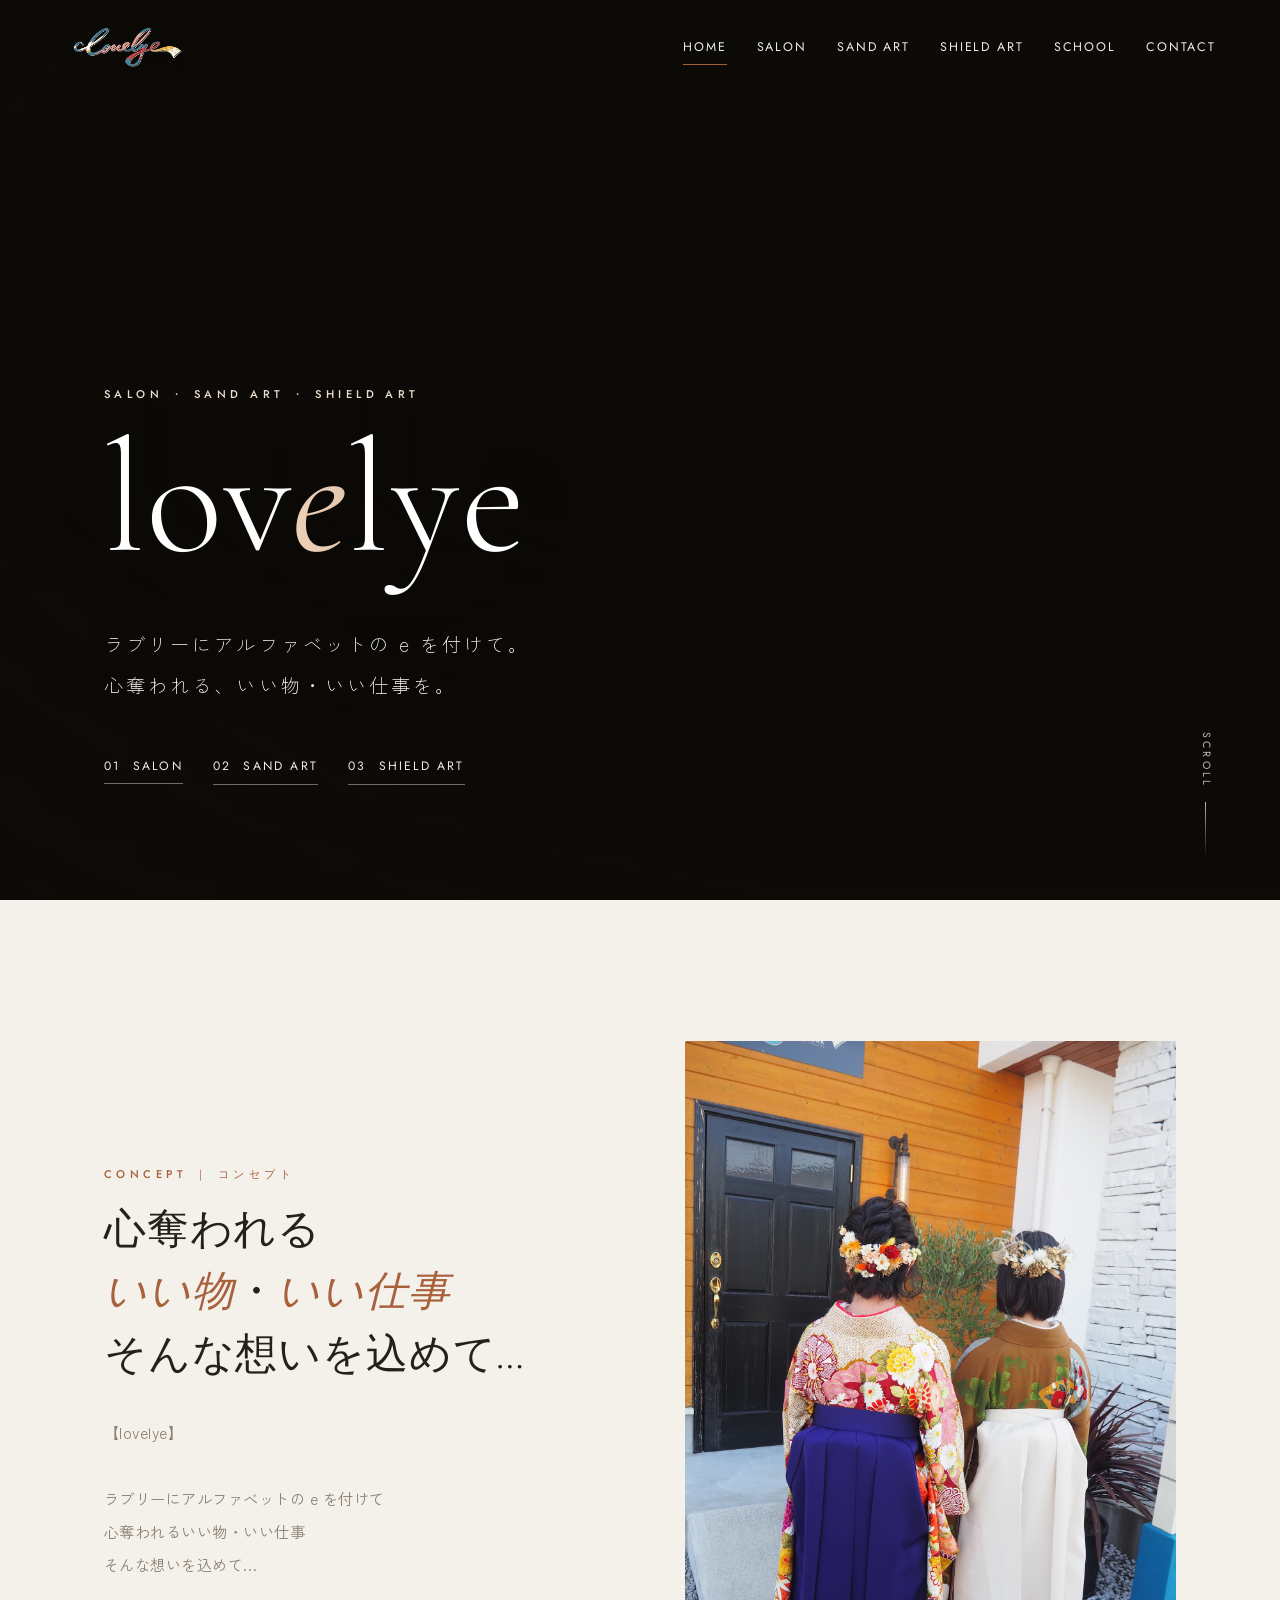
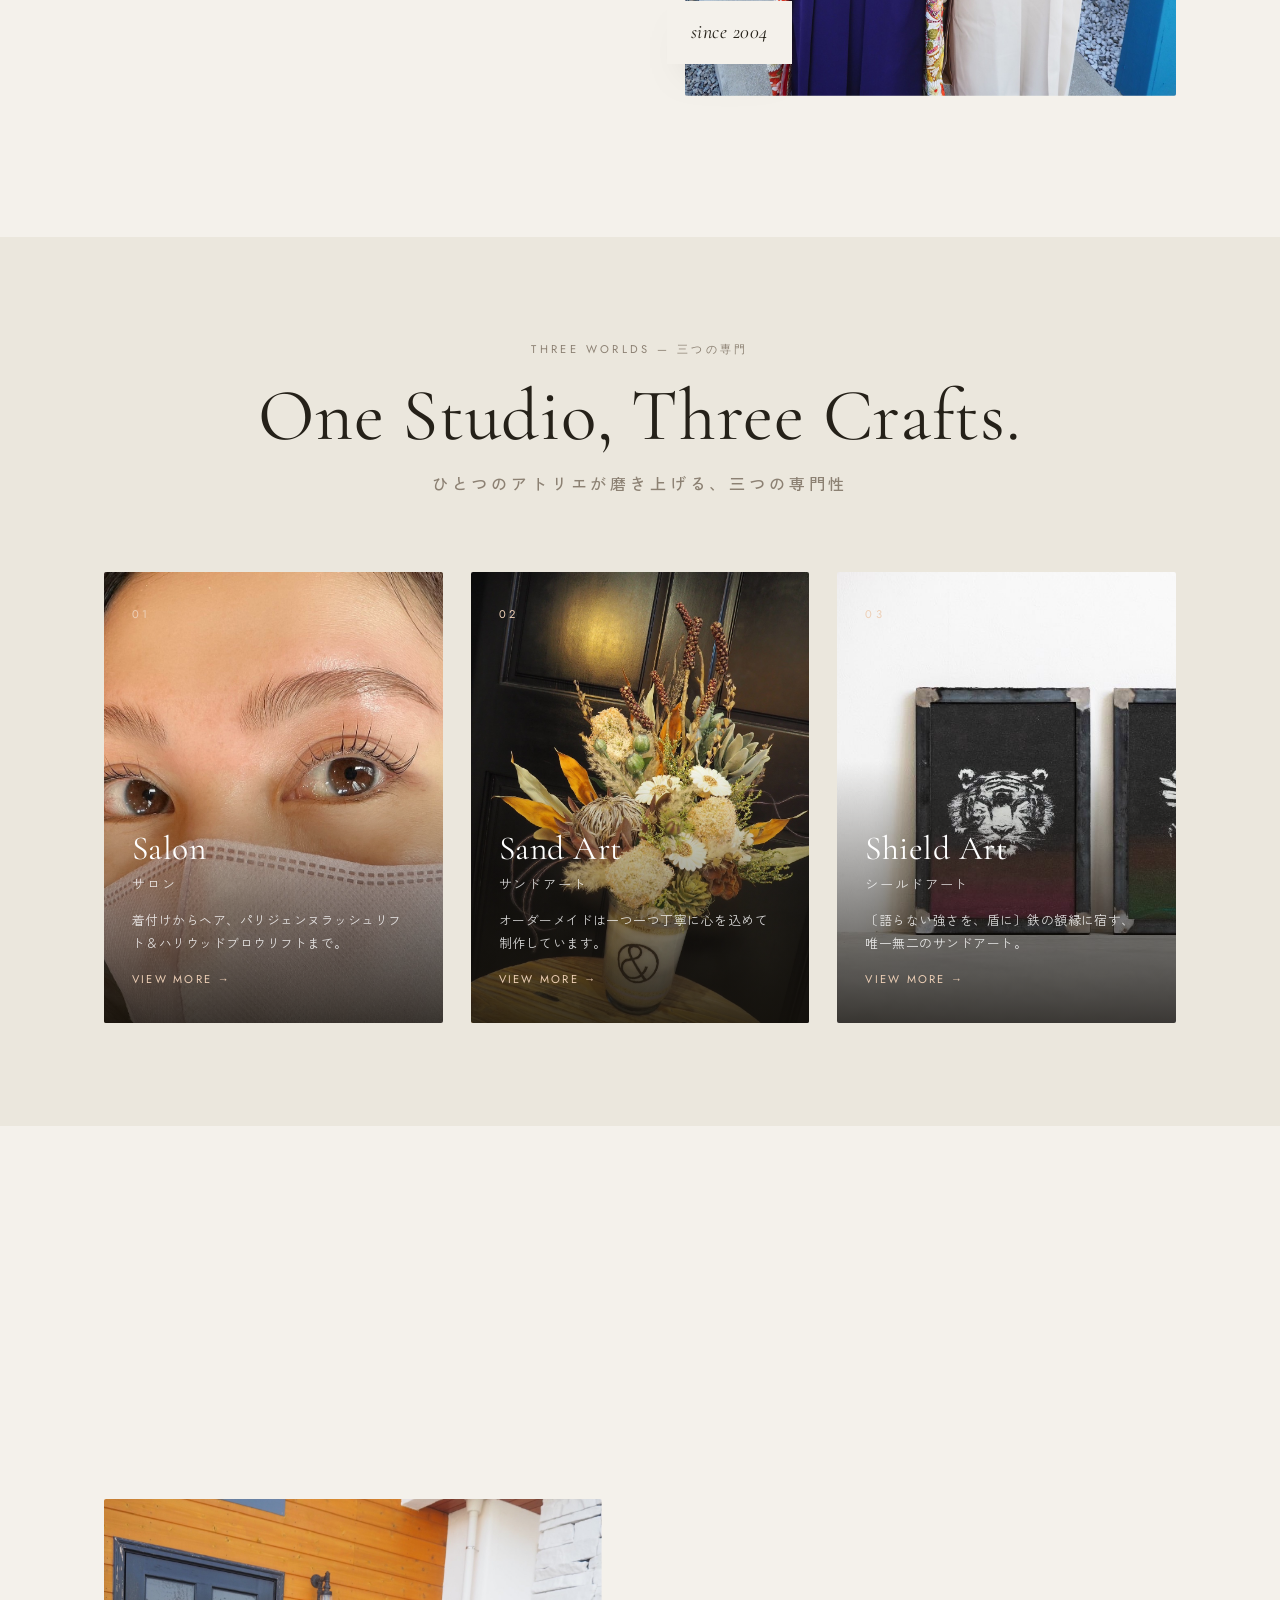
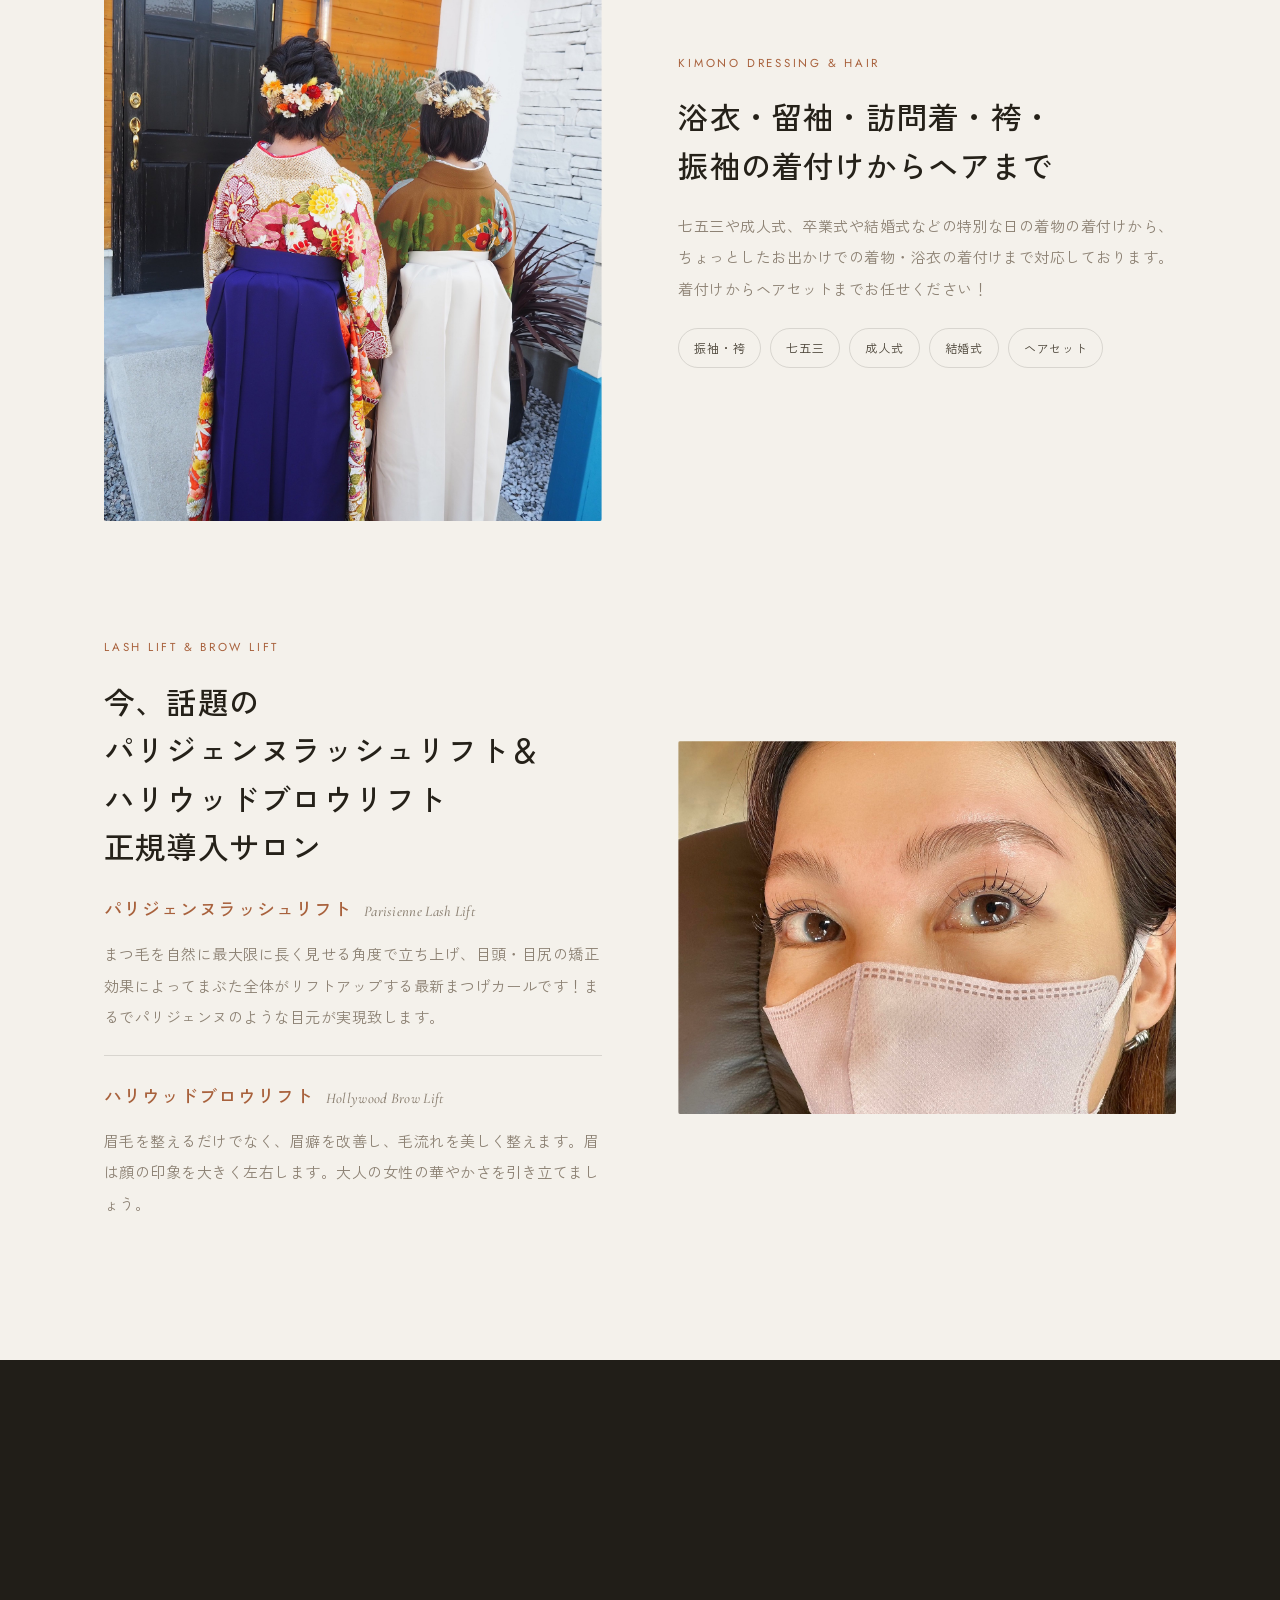
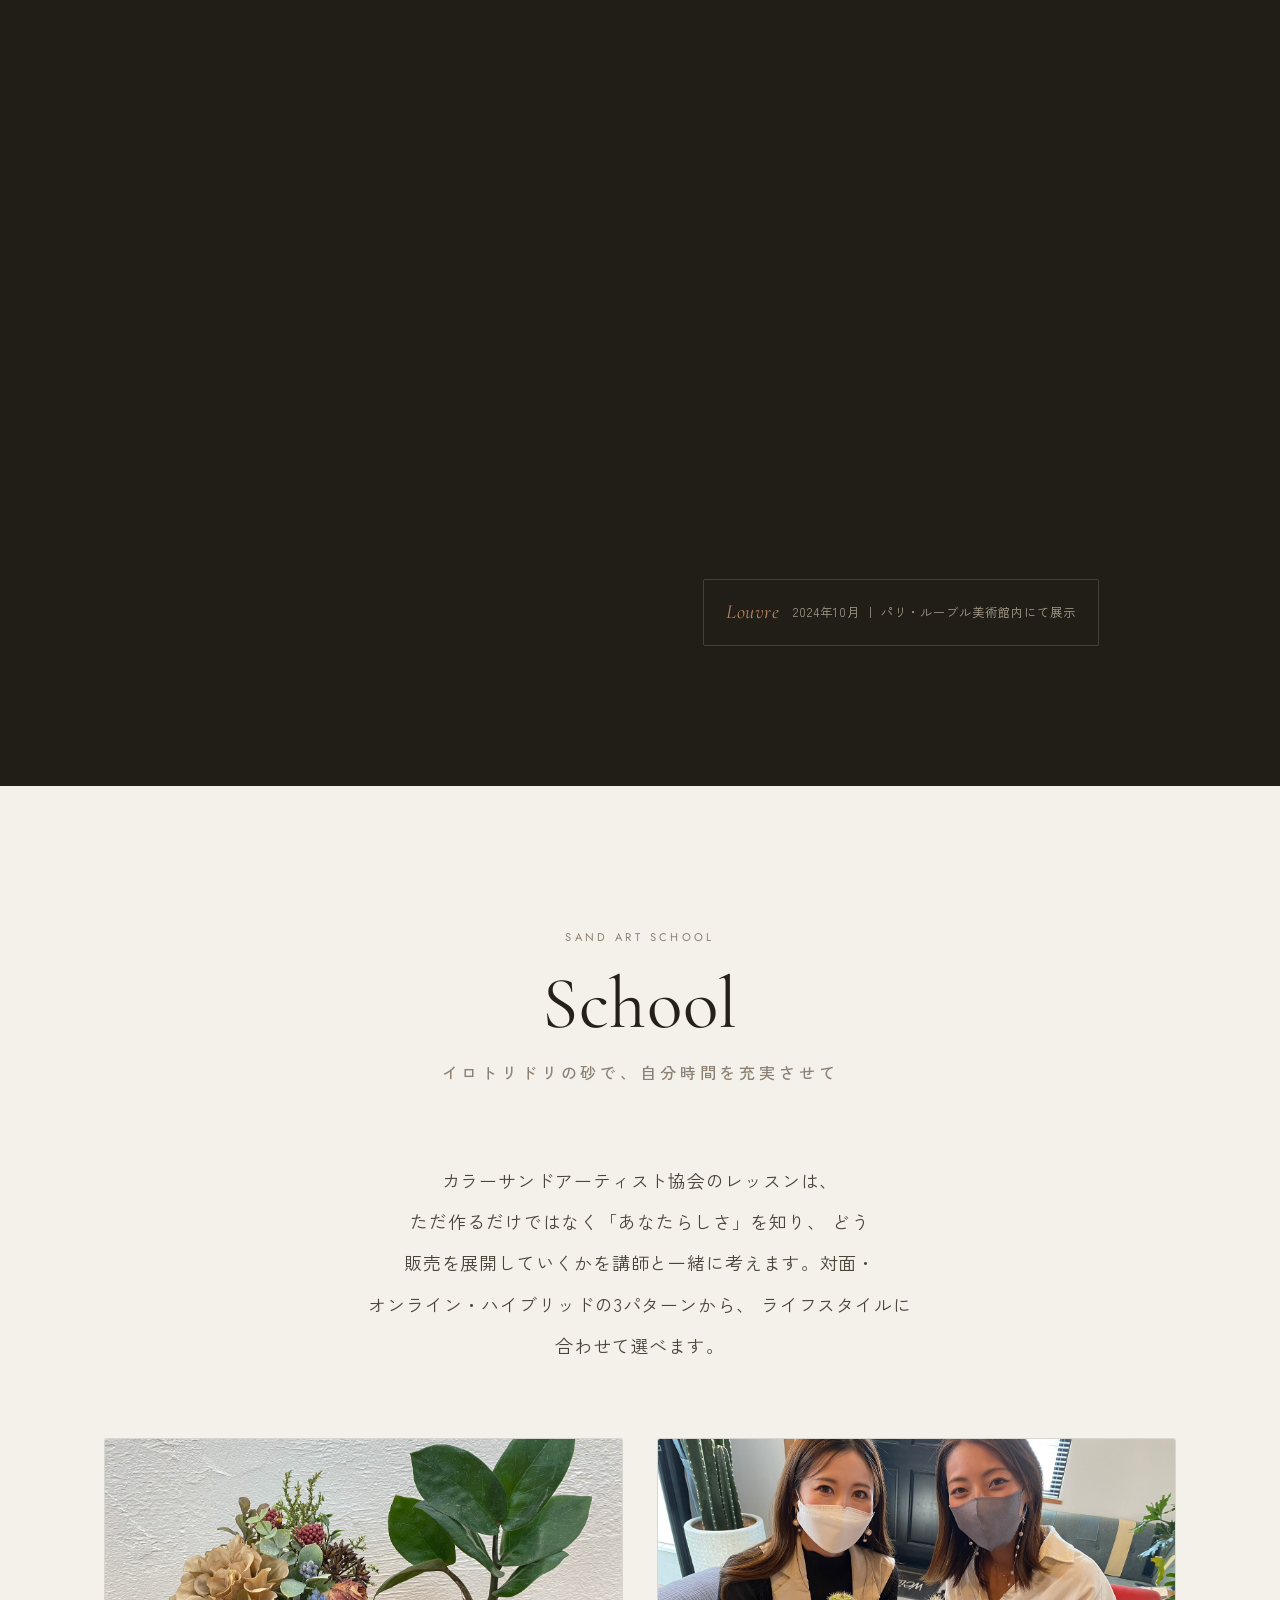
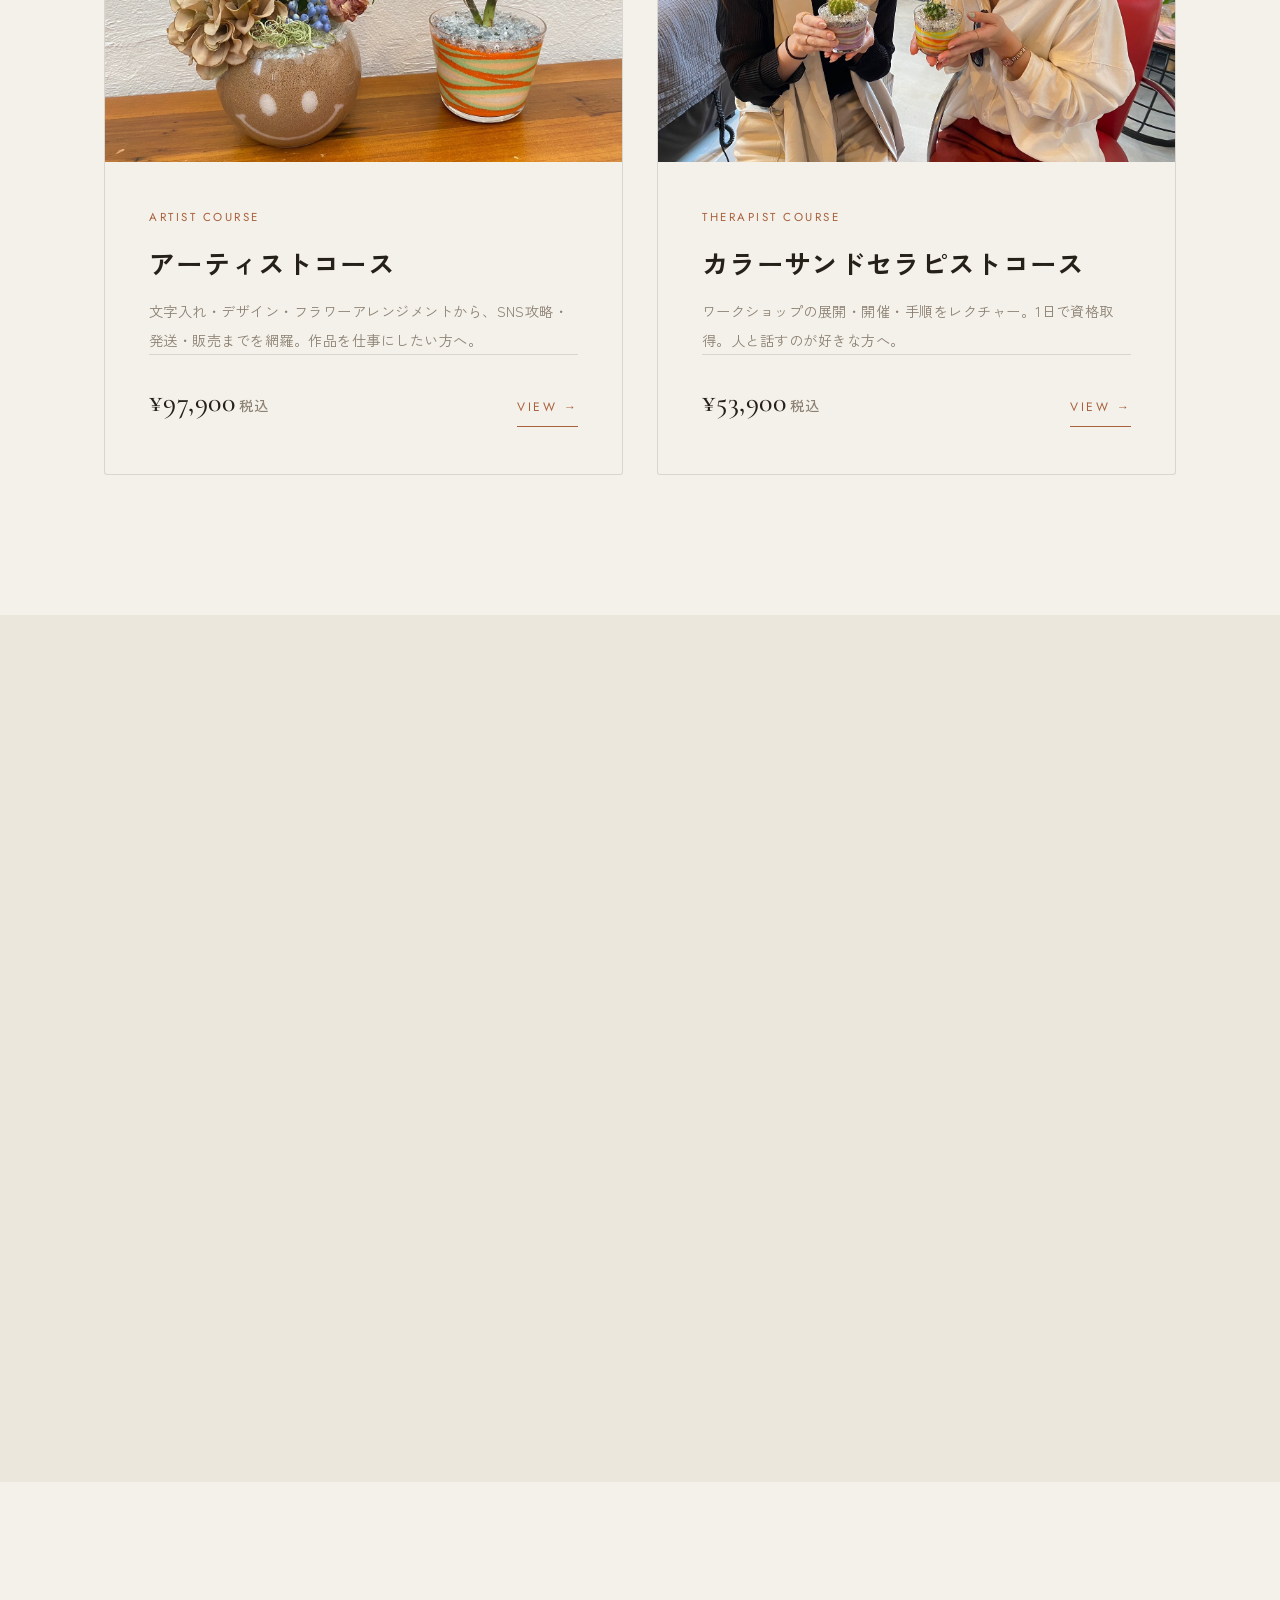
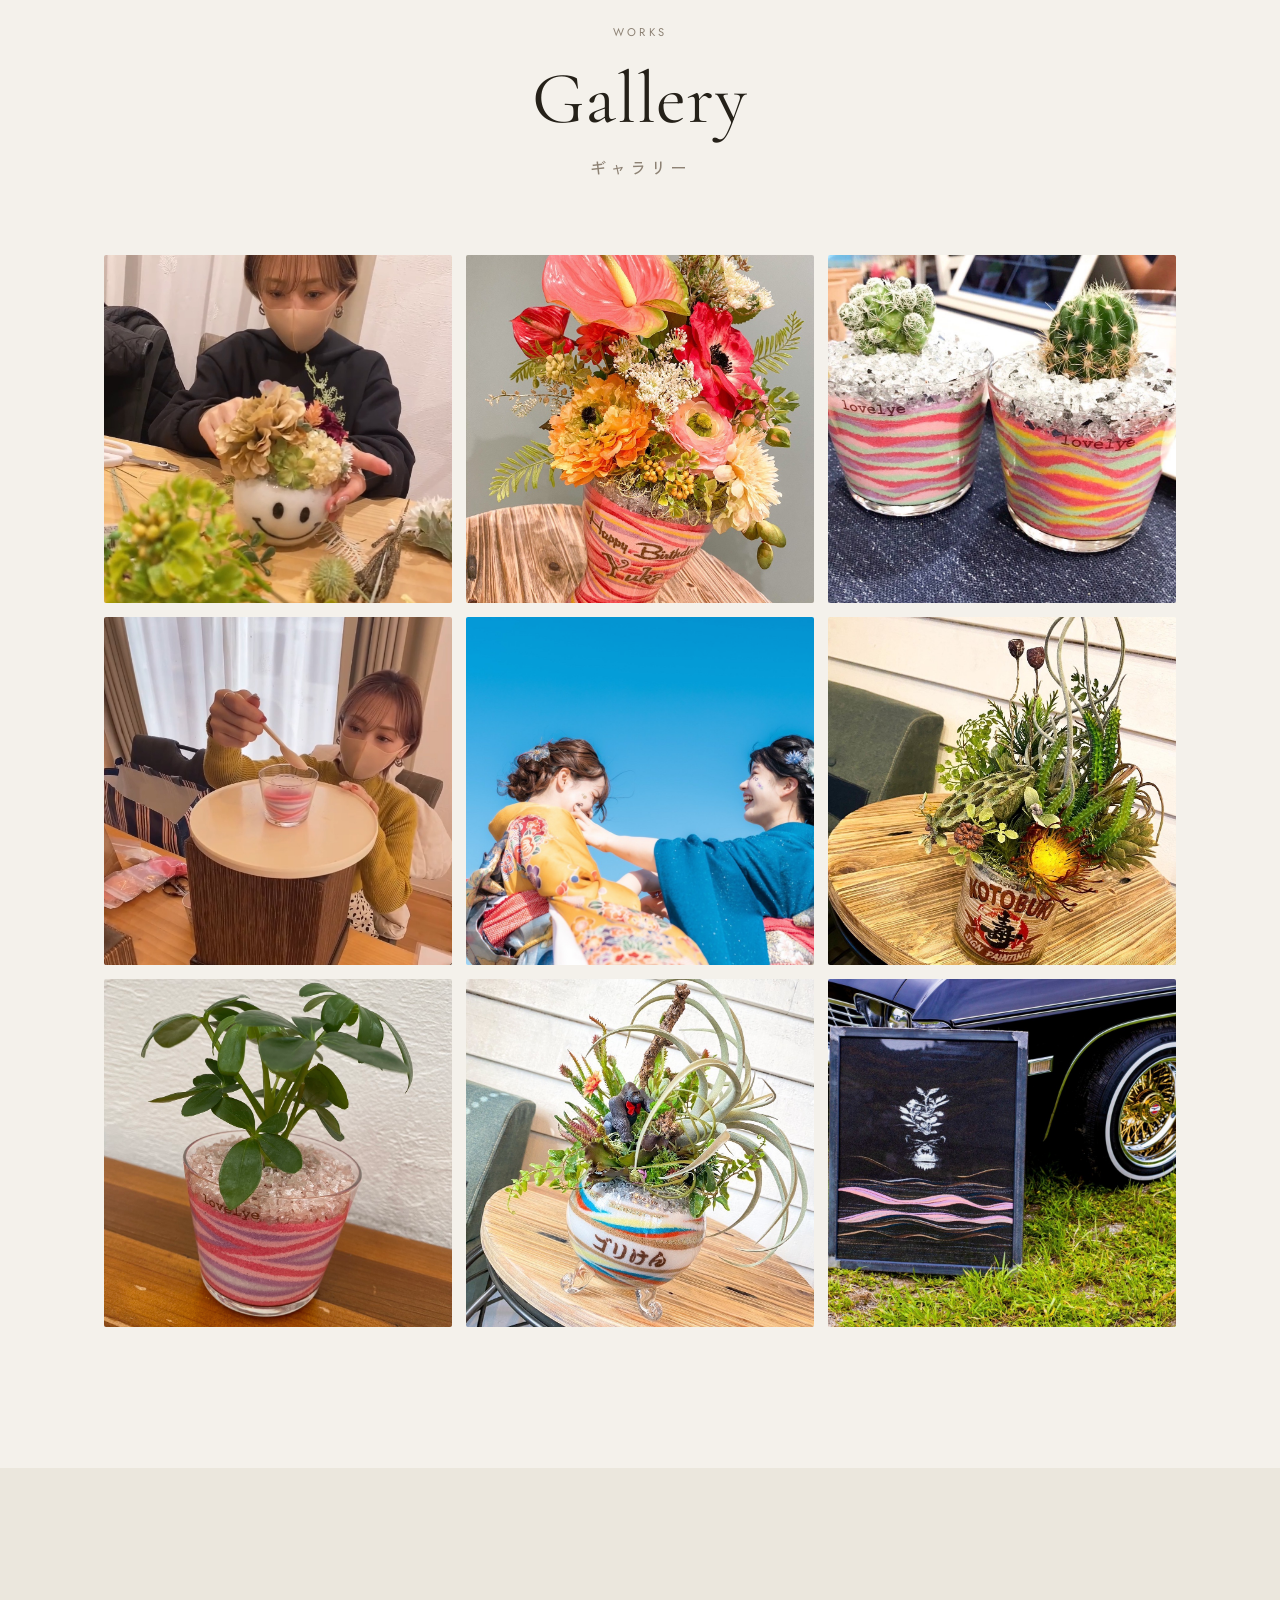
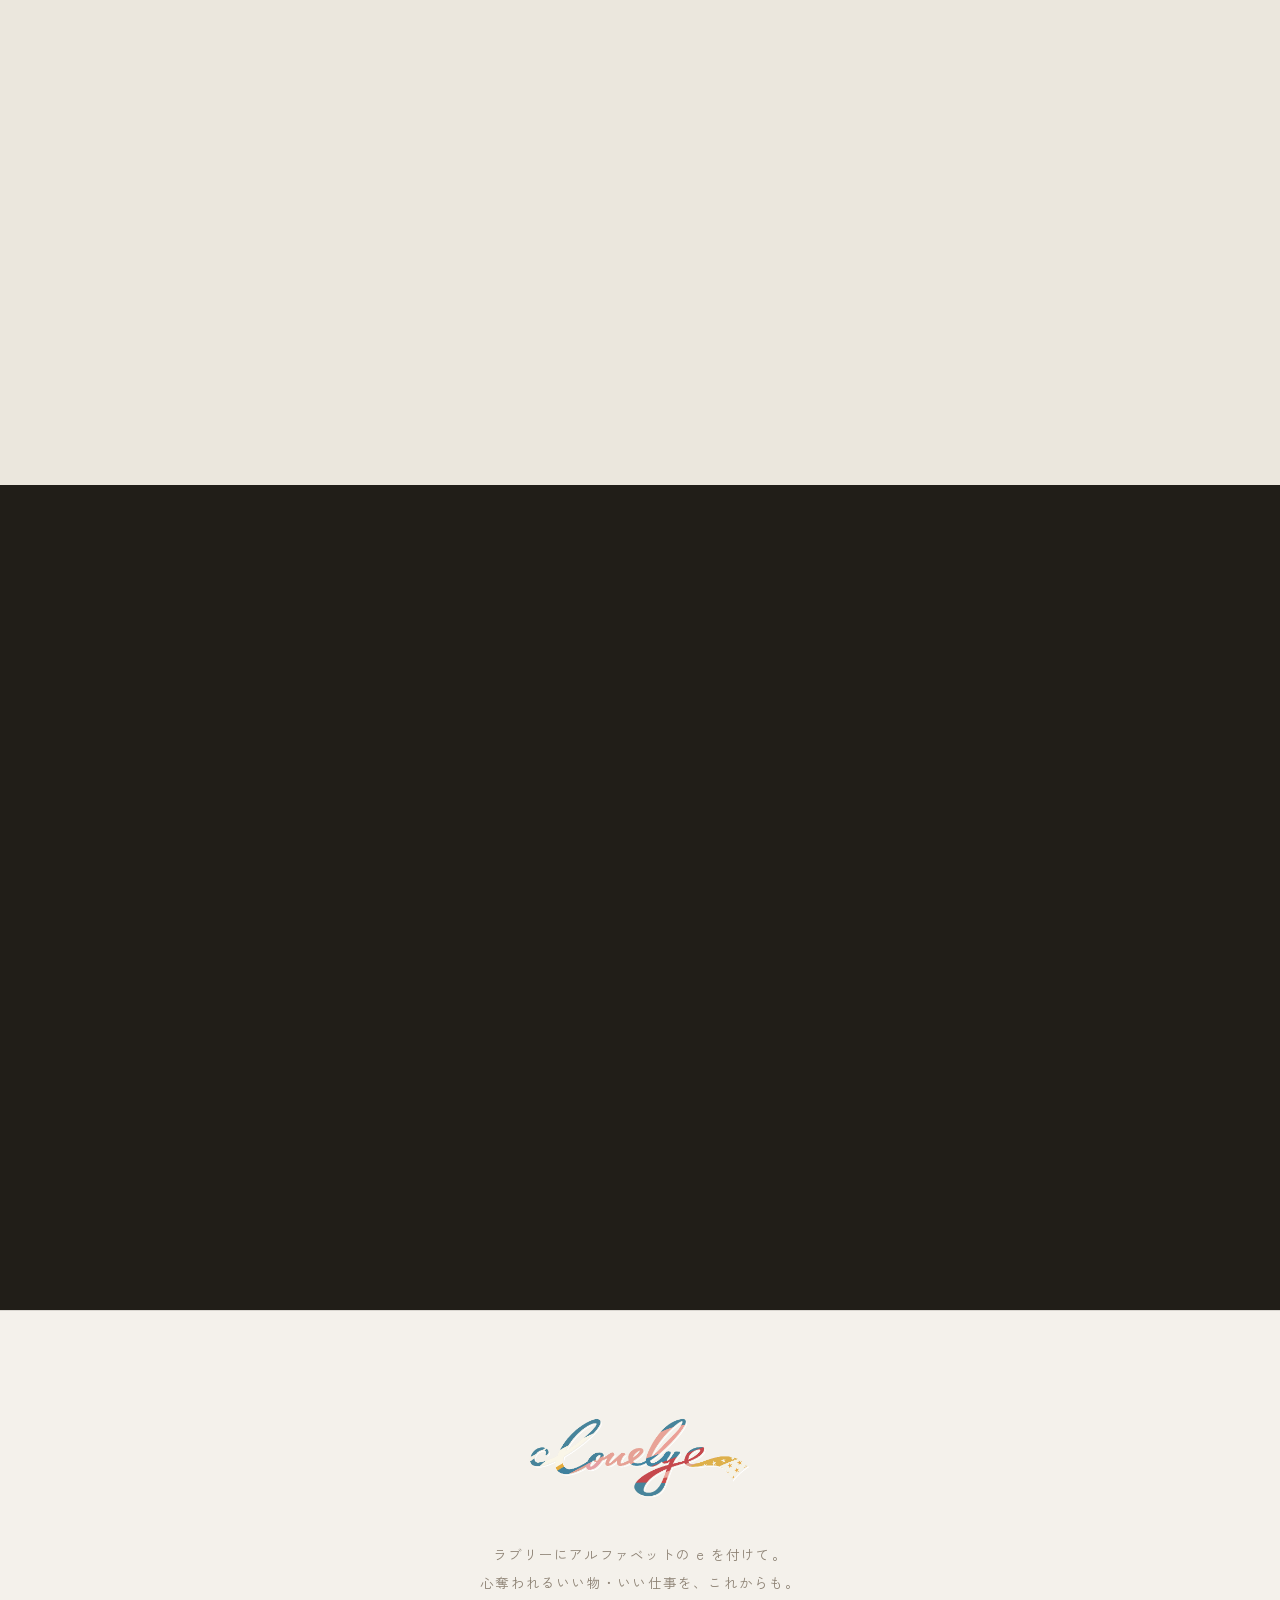
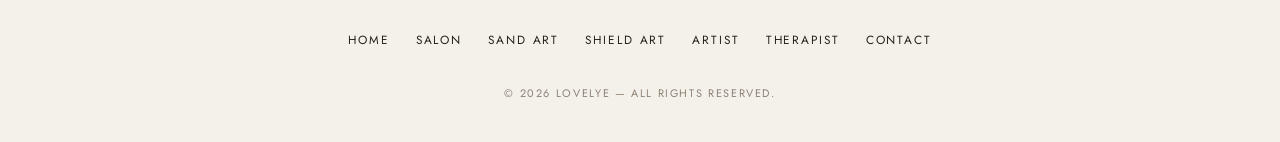
==== index.html @ d889514c "Swap Works gallery images 2/5/6 with high-res client photos - Replace positions 2, 5, 6 with high-qu" ====
<!DOCTYPE html>
<html lang="ja">
<head>
<meta charset="UTF-8">
<meta name="viewport" content="width=device-width, initial-scale=1.0">
<title>lovelye ｜ サロン・サンドアート・シールドアート</title>
<meta name="description" content="lovelye（ラブリエ）— 着付け・ヘア・まつ毛/眉のサロン、世界に一つの砂ギフト「サンドアート」、鉄額に宿す唯一無二の「シールドアート」。福岡・糸島。">
<link rel="preconnect" href="https://fonts.googleapis.com">
<link rel="preconnect" href="https://fonts.gstatic.com" crossorigin>
<link href="https://fonts.googleapis.com/css2?family=Cormorant+Garamond:ital,wght@0,300;0,400;0,500;1,300;1,400;1,500&family=Jost:wght@300;400;500&family=Zen+Kaku+Gothic+New:wght@300;400;500;700&display=swap" rel="stylesheet">
<link rel="stylesheet" href="assets/css/site.css?v=19">
</head>
<body>
<svg class="svg-defs" aria-hidden="true" focusable="false"><defs><filter id="sharpen"><feConvolveMatrix order="3" preserveAlpha="true" kernelMatrix="0 -0.45 0 -0.45 2.8 -0.45 0 -0.45 0"/></filter></defs></svg>

<header id="hdr">
  <a href="index.html" class="brand" aria-label="lovelye"><img src="assets/img/logo.png" alt="lovelye"></a>
  <nav class="nav">
    <a href="index.html" class="active">Home</a>
    <a href="index.html#salon">Salon</a>
    <a href="order.html">Sand&nbsp;Art</a>
    <a href="index.html#shieldart">Shield&nbsp;Art</a>
    <a href="artist.html">School</a>
    <a href="index.html#contact">Contact</a>
  </nav>
  <button class="burger" id="burger" aria-label="menu"><span></span><span></span><span></span></button>
</header>
<div class="mobile-nav" id="mnav">
  <a href="index.html">Home<span class="jp">ホーム</span></a>
  <a href="index.html#salon">Salon<span class="jp">サロン</span></a>
  <a href="order.html">Sand Art<span class="jp">サンドアート</span></a>
  <a href="index.html#shieldart">Shield Art<span class="jp">シールドアート</span></a>
  <a href="artist.html">Artist<span class="jp">アーティストコース</span></a>
  <a href="therapist.html">Therapist<span class="jp">セラピストコース</span></a>
  <a href="index.html#contact">Contact<span class="jp">お問い合わせ</span></a>
</div>

<!-- HERO -->
<section class="hero" id="home">
  <div class="hero-bg">
    <div class="hs s1"><img class="hbg" src="assets/img/top-orig-2.jpg" alt="" aria-hidden="true"><img class="hfg" src="assets/img/top-orig-2.jpg" alt="着物のふたり"></div>
    <div class="hs s2"><img class="hbg" src="assets/img/top-orig-3.jpg" alt="" aria-hidden="true"><img class="hfg" src="assets/img/top-orig-3.jpg" alt="庭園での着物姿"></div>
    <div class="hs s3"><img class="hbg" src="assets/img/top-orig-1.jpg" alt="" aria-hidden="true"><img class="hfg" src="assets/img/top-orig-1.jpg" alt="シールドアート作品"></div>
  </div>
  <div class="wrap hero-in">
    <span class="eyebrow">Salon ・ Sand Art ・ Shield Art</span>
    <h1>lov<em>e</em>lye</h1>
    <p class="tag">ラブリーにアルファベットの e を付けて。<br>心奪われる、いい物・いい仕事を。</p>
    <div class="hero-tri">
      <a href="index.html#salon">01&nbsp;&nbsp;Salon</a>
      <a href="order.html">02&nbsp;&nbsp;Sand Art</a>
      <a href="index.html#shieldart">03&nbsp;&nbsp;Shield Art</a>
    </div>
  </div>
  <div class="scrollcue">Scroll</div>
</section>

<!-- CONCEPT -->
<section class="pad" id="concept">
  <div class="wrap">
    <div class="split">
      <div>
        <span class="eyebrow reveal">Concept ｜ コンセプト</span>
        <p class="big reveal d1">心奪われる<br><em>いい物</em>・<em>いい仕事</em><br>そんな想いを込めて…</p>
        <p class="lead reveal d2">
          【lovelye】<br><br>
          ラブリーにアルファベットの e を付けて<br>
          心奪われるいい物・いい仕事<br>
          そんな想いを込めて…
        </p>
      </div>
      <div class="split-fig reveal d2">
        <img src="assets/img/hero-portrait.jpg" alt="着付け・ヘアセット">
        <span class="cap">since 2004</span>
      </div>
    </div>
  </div>
</section>

<!-- WORLDS -->
<section class="pad-s" style="background:var(--paper-2)">
  <div class="wrap">
    <div class="shead center reveal">
      <span class="num">Three Worlds — 三つの専門</span>
      <h2>One Studio, Three Crafts.</h2>
      <span class="jp">ひとつのアトリエが磨き上げる、三つの専門性</span>
    </div>
    <div class="tri">
      <a href="index.html#salon" class="tri-card reveal d1">
        <div class="ph"><img src="assets/img/feature-3.jpg" alt="サロン"></div>
        <div class="body"><span class="idx">01</span><h3>Salon</h3><span class="jp">サロン</span>
          <p>着付けからヘア、パリジェンヌラッシュリフト＆ハリウッドブロウリフトまで。</p>
          <span class="go">View more →</span></div>
      </a>
      <a href="order.html" class="tri-card reveal d2">
        <div class="ph"><img src="assets/img/prod-20-a.jpg" alt="サンドアート"></div>
        <div class="body"><span class="idx">02</span><h3>Sand Art</h3><span class="jp">サンドアート</span>
          <p>オーダーメイドは一つ一つ丁寧に心を込めて制作しています。</p>
          <span class="go">View more →</span></div>
      </a>
      <a href="index.html#shieldart" class="tri-card reveal d3">
        <div class="ph"><img src="assets/img/feature-4.jpg" alt="シールドアート" style="object-position:24% center"></div>
        <div class="body"><span class="idx">03</span><h3>Shield Art</h3><span class="jp">シールドアート</span>
          <p>〔語らない強さを、盾に〕鉄の額縁に宿す、唯一無二のサンドアート。</p>
          <span class="go">View more →</span></div>
      </a>
    </div>
  </div>
</section>

<!-- SALON -->
<section class="pad" id="salon">
  <div class="wrap">
    <div class="shead reveal">
      <span class="num">01 — Salon</span>
      <h2>Salon</h2>
      <span class="jp">サロン ｜ 特別な日を、いちばん美しく</span>
    </div>
    <div class="frow reveal">
      <div class="fig tall"><img src="assets/img/hero-portrait.jpg" alt="着付け・ヘア"></div>
      <div class="txt">
        <span class="kick">Kimono Dressing & Hair</span>
        <h3>浴衣・留袖・訪問着・袴・振袖の着付けからヘアまで</h3>
        <p>七五三や成人式、卒業式や結婚式などの特別な日の着物の着付けから、ちょっとしたお出かけでの着物・浴衣の着付けまで対応しております。着付けからヘアセットまでお任せください！</p>
        <div class="chips"><span>振袖・袴</span><span>七五三</span><span>成人式</span><span>結婚式</span><span>ヘアセット</span></div>
      </div>
    </div>
    <div class="frow rev reveal">
      <div class="fig"><img src="assets/img/feature-3.jpg" alt="まつ毛・眉"></div>
      <div class="txt">
        <span class="kick">Lash Lift & Brow Lift</span>
        <h3>今、話題の<br>パリジェンヌラッシュリフト＆<br>ハリウッドブロウリフト 正規導入サロン</h3>
        <div class="subitem">
          <h4>パリジェンヌラッシュリフト<span class="en">Parisienne Lash Lift</span></h4>
          <p>まつ毛を自然に最大限に長く見せる角度で立ち上げ、目頭・目尻の矯正効果によってまぶた全体がリフトアップする最新まつげカールです！まるでパリジェンヌのような目元が実現致します。</p>
        </div>
        <div class="subitem">
          <h4>ハリウッドブロウリフト<span class="en">Hollywood Brow Lift</span></h4>
          <p>眉毛を整えるだけでなく、眉癖を改善し、毛流れを美しく整えます。眉は顔の印象を大きく左右します。大人の女性の華やかさを引き立てましょう。</p>
        </div>
      </div>
    </div>
  </div>
</section>

<!-- SHIELD ART -->
<section class="dark pad" id="shieldart">
  <div class="wrap">
    <div class="shield-grid">
      <div class="shield-fig reveal">
        <img src="assets/img/profile.jpg" alt="シールドアート — 鉄額のサンドアート" style="aspect-ratio:4/3;object-position:center 40%">
        <span class="frame"></span>
      </div>
      <div class="shield-txt">
        <span class="eyebrow reveal">03 — Shield Art</span>
        <h2 class="reveal d1">Shield Art</h2>
        <p class="subt reveal d1">〔 語らない強さを、盾に 〕</p>
        <p class="poem reveal d2">
          日本が世界に誇る技術を持つ職人により仕立てられた<b>鉄の額縁</b>に、色砂をスプーンで一層ずつ丁寧に積み重ねて創り出す、唯一無二のサンドアート。<br><br>
          一度閉じ込めた砂は、もう戻せない。それは、後戻りのできない“今”を生きる覚悟の象徴でもあります。
          無骨で重厚な鉄のフレームは、<b>“信念を守る盾”</b>となり、語らない強さを、静かに支える。<br><br>
          内に込められた想いをそっと宿しながら、空間と心に、静かな力をもたらす──それが、Shield Art です。
        </p>
        <div class="louvre reveal d3">
          <span class="b">Louvre</span>
          <span class="s">2024年10月 ｜ パリ・ルーブル美術館内にて展示</span>
        </div>
      </div>
    </div>
  </div>
</section>

<!-- SCHOOL teaser -->
<section class="pad" id="school">
  <div class="wrap">
    <div class="shead center reveal">
      <span class="num">Sand Art School</span>
      <h2>School</h2>
      <span class="jp">イロトリドリの砂で、自分時間を充実させて</span>
    </div>
    <p class="intro reveal d1">
      カラーサンドアーティスト協会のレッスンは、ただ作るだけではなく「あなたらしさ」を知り、
      どう販売を展開していくかを講師と一緒に考えます。対面・オンライン・ハイブリッドの3パターンから、
      ライフスタイルに合わせて選べます。
    </p>
    <div class="courses" style="margin-top:clamp(44px,7vw,72px)">
      <a href="artist.html" class="course reveal d1">
        <div class="ph"><img src="assets/img/art-4.jpg" alt="アーティストコース"></div>
        <div class="cb">
          <span class="tag">Artist Course</span>
          <h3>アーティストコース</h3>
          <p>文字入れ・デザイン・フラワーアレンジメントから、SNS攻略・発送・販売までを網羅。作品を仕事にしたい方へ。</p>
          <div class="pr"><span class="amt">¥97,900<small>税込</small></span><span class="tlink" style="border-color:var(--clay);color:var(--clay)">View →</span></div>
        </div>
      </a>
      <a href="therapist.html" class="course reveal d2">
        <div class="ph"><img src="assets/img/ws-1.jpg" alt="セラピストコース"></div>
        <div class="cb">
          <span class="tag">Therapist Course</span>
          <h3>カラーサンドセラピストコース</h3>
          <p>ワークショップの展開・開催・手順をレクチャー。1日で資格取得。人と話すのが好きな方へ。</p>
          <div class="pr"><span class="amt">¥53,900<small>税込</small></span><span class="tlink" style="border-color:var(--clay);color:var(--clay)">View →</span></div>
        </div>
      </a>
    </div>
  </div>
</section>

<!-- PROFILE -->
<section class="pad-s" style="background:var(--paper-2)" id="profile">
  <div class="wrap">
    <div class="prof-grid">
      <div class="prof-fig reveal">
        <img src="assets/img/shield-louvre.jpg" alt="井上真衣子" style="object-position:center 32%">
        <span class="sig">Maiko</span>
      </div>
      <div class="prof-txt">
        <span class="eyebrow reveal">Profile</span>
        <h2 class="reveal d1">Maiko Inoue</h2>
        <p class="role reveal d1">井上 真衣子 ｜ 美容師・サンドアーティスト</p>
        <p class="reveal d2">
          2004年に美容師免許を取得し、特別な日の笑顔のお手伝いや、女性の美を追求するために美容業界で活動しています。また、2016年からはサンドアートの制作や資格取得のスクールも行っています。美容の経験を活かし、「笑顔のお手伝い」をコンセプトに、贈る方や贈られる方のパイプ役となり、一つ一つの作品に思いを込めて制作しています。<br><br>
          弊社のスクールでは、サンドアートの生徒数で業界トップの実績を持っており、制作することの楽しさも伝えています。さらに、2023年からは「シールドアート」という形でサンドアートの制作を始めました。このシールドは矛と盾を象徴しており、技術や自己表現、サンドアートへの信念を守り抜く意味が込められています。より多くの方にサンドアートの魅力を知っていただき、笑顔につながるお手伝いをしたいと思っています。これからも全力で頑張ります。
        </p>
        <div class="timeline reveal d3">
          <div><div class="y">2004</div><div class="lb">美容師免許を取得</div></div>
          <div><div class="y">2016</div><div class="lb">サンドアート制作・スクール開講</div></div>
          <div><div class="y">2023</div><div class="lb">シールドアートを始動</div></div>
        </div>
      </div>
    </div>
  </div>
</section>

<!-- GALLERY -->
<section class="pad">
  <div class="wrap">
    <div class="shead center reveal">
      <span class="num">Works</span>
      <h2>Gallery</h2>
      <span class="jp">ギャラリー</span>
    </div>
    <div class="masonry reveal d1">
      <figure><img src="assets/img/art-2.jpg" alt="作品"></figure>
      <figure><img src="assets/img/prod-20-b.jpg" alt="作品"></figure>
      <figure><img src="assets/img/ws-2.jpg" alt="作品"></figure>
      <figure><img src="assets/img/art-1.jpg" alt="作品"></figure>
      <figure><img src="assets/img/salon-1.jpg" alt="作品"></figure>
      <figure><img src="assets/img/prod-10-b.jpg" alt="作品"></figure>
      <figure><img src="assets/img/art-3.jpg" alt="作品"></figure>
      <figure><img src="assets/img/prod-15-b.jpg" alt="作品"></figure>
      <figure><img src="assets/img/profile.jpg" alt="シールドアート作品"></figure>
    </div>
  </div>
</section>

<!-- NEWS -->
<section class="pad-s" style="background:var(--paper-2)">
  <div class="wrap">
    <div class="shead reveal">
      <span class="num">Information</span>
      <h2>News</h2>
      <span class="jp">お知らせ</span>
    </div>
    <div class="news-list reveal d1">
      <div class="news-item">
        <span class="date">2025 . 03 . 12</span><span class="cat">Salon</span>
        <span class="t">📢 早朝料金改定のお知らせ（4月1日より）</span>
      </div>
      <div class="news-item">
        <span class="date">2024 . 09 . 19</span><span class="cat">Shield Art</span>
        <span class="t">2024年10月、パリ・ルーブル美術館内にシールドアートを展示いたします。</span>
      </div>
    </div>
  </div>
</section>

<!-- CONTACT -->
<section class="dark pad" id="contact">
  <div class="wrap cta">
    <span class="eyebrow reveal">Get in Touch</span>
    <h2 class="reveal d1">Contact</h2>
    <p class="reveal d1">お得なサービスやキャンペーンを配信しております。<br>各種SNS・メールにて、お気軽にお問い合わせください。</p>
    <div class="channels reveal d2">
      <a class="channel" href="https://www.instagram.com/lovelye_colorsand/" target="_blank" rel="noopener"><div class="ic">Instagram</div><div class="v">@lovelye_colorsand</div><div class="v2">Sand / Shield Art</div></a>
      <a class="channel" href="https://www.instagram.com/lovelye_salon/" target="_blank" rel="noopener"><div class="ic">Instagram</div><div class="v">@lovelye_salon</div><div class="v2">Salon</div></a>
      <a class="channel" href="https://line.me/R/ti/p/@ecl8422y" target="_blank" rel="noopener"><div class="ic">LINE</div><div class="v">@ecl8422y</div><div class="v2">ご相談・ご注文</div></a>
      <a class="channel" href="mailto:info@lovelye-salon.com"><div class="ic">Mail</div><div class="v">お問い合わせ</div><div class="v2">Email us</div></a>
    </div>
    <p class="locrow reveal">FUKUOKA ・ ITOSHIMA — 福岡・糸島より</p>
    <p class="warn reveal">※ 営業電話はご遠慮ください。</p>
  </div>
</section>

<footer>
  <div class="wrap">
    <img class="logo-img" src="assets/img/logo.png" alt="lovelye">
    <p class="ft-tag">ラブリーにアルファベットの e を付けて。<br>心奪われるいい物・いい仕事を、これからも。</p>
    <nav class="ft-nav">
      <a href="index.html">Home</a>
      <a href="index.html#salon">Salon</a>
      <a href="order.html">Sand Art</a>
      <a href="index.html#shieldart">Shield Art</a>
      <a href="artist.html">Artist</a>
      <a href="therapist.html">Therapist</a>
      <a href="index.html#contact">Contact</a>
    </nav>
    <p class="copy">© 2026 lovelye — All Rights Reserved.</p>
  </div>
</footer>

<script src="assets/js/site.js?v=19"></script>
</body>
</html>
---- assets/css/site.css ----
/* =========================================================
   lovelye — shared stylesheet
   Light editorial / Japanese-European atelier
   ========================================================= */
:root{
  --paper:#F4F1EB;
  --paper-2:#EBE7DD;
  --paper-3:#E2DCCF;
  --ink:#252119;
  --ink-soft:#4B4438;
  --muted:#8C8173;
  --muted-l:#A79C8C;
  --line:rgba(37,33,25,.13);
  --line-d:rgba(244,241,235,.16);
  --clay:#A8613C;
  --clay-soft:#BE855F;
  --dark:#211E18;
  --dark-2:#2A251E;
  --serif:"Cormorant Garamond",serif;
  --gothic:"Zen Kaku Gothic New",sans-serif;
  --jost:"Jost",sans-serif;
  --e:cubic-bezier(.16,.8,.24,1);
}
*{margin:0;padding:0;box-sizing:border-box}
html{scroll-behavior:smooth;-webkit-text-size-adjust:100%}
body{
  font-family:var(--gothic);
  color:var(--ink);
  background:var(--paper);
  line-height:1.95;
  font-weight:400;
  letter-spacing:.03em;
  -webkit-font-smoothing:antialiased;
  overflow-x:hidden;
}
img{display:block;max-width:100%}
a{color:inherit;text-decoration:none}
::selection{background:var(--clay);color:#fff}

/* --- Japanese-aware line breaking (natural 改行) --- */
h1,h2,h3,h4,.disp,.subt{text-wrap:balance}
p,.lead,.intro,.poem,.voice p,.faq .a,.frow .txt p,.prof-txt p,.point p,.way p,.scene p,.subitem p{text-wrap:pretty}
.intro,.frow h3,.course h3,.subitem h4,.point h4,.way h4,.scene .n,.shead .jp,.subt,.step h4,.hero .tag,.subhero .sub{word-break:auto-phrase;line-break:strict}
.big{word-break:keep-all;text-wrap:wrap}

/* ---------- helpers ---------- */
.wrap{max-width:1200px;margin:0 auto;padding:0 clamp(22px,5vw,64px)}
.pad{padding:clamp(80px,11vw,150px) 0}
.pad-s{padding:clamp(60px,8vw,110px) 0}
.center{text-align:center}

.eyebrow{
  font-family:var(--jost);font-weight:500;font-size:.7rem;
  letter-spacing:.4em;text-transform:uppercase;color:var(--clay);
  display:inline-block;
}
.disp{font-family:var(--serif);font-weight:400;line-height:1.02;letter-spacing:.01em}
.lead{color:var(--muted);font-weight:400;font-size:.96rem;line-height:2.15}

/* section head */
.shead{margin-bottom:clamp(44px,6vw,72px)}
.shead .num{font-family:var(--jost);font-size:.7rem;letter-spacing:.3em;text-transform:uppercase;color:var(--muted);display:block;margin-bottom:18px}
.shead h2{font-family:var(--serif);font-weight:400;font-size:clamp(2.5rem,6.2vw,4.6rem);line-height:1;letter-spacing:.01em}
.shead .jp{font-family:var(--gothic);font-weight:500;font-size:clamp(.86rem,2.3vw,1rem);letter-spacing:.24em;color:var(--muted);margin-top:16px;display:block}
.center .shead{text-align:center}
.center .shead h2{display:block}

/* text link */
.tlink{
  font-family:var(--jost);font-size:.76rem;letter-spacing:.2em;text-transform:uppercase;
  color:var(--ink);display:inline-flex;align-items:center;gap:11px;padding-bottom:6px;
  border-bottom:1px solid var(--ink);transition:gap .4s var(--e),color .4s var(--e),border-color .4s var(--e);
}
.tlink:hover{gap:19px;color:var(--clay);border-color:var(--clay)}
.tlink.light{color:#fff;border-color:rgba(255,255,255,.6)}
.tlink.light:hover{color:var(--clay-soft);border-color:var(--clay-soft)}

/* button */
.btn{
  display:inline-flex;align-items:center;gap:12px;font-family:var(--jost);font-size:.78rem;
  letter-spacing:.18em;text-transform:uppercase;padding:17px 34px;border:1px solid var(--ink);
  color:var(--ink);transition:.45s var(--e);border-radius:2px;
}
.btn:hover{background:var(--ink);color:var(--paper)}
.btn.clay{background:var(--clay);border-color:var(--clay);color:#fff}
.btn.clay:hover{background:var(--ink);border-color:var(--ink)}

/* ---------- header ---------- */
header{
  position:fixed;top:0;left:0;width:100%;z-index:100;
  display:flex;align-items:center;justify-content:space-between;
  padding:18px clamp(22px,5vw,64px);
  transition:background .5s var(--e),padding .5s var(--e),box-shadow .5s var(--e);
}
header.solid{background:rgba(244,241,235,.9);backdrop-filter:blur(14px);
  padding:11px clamp(22px,5vw,64px);box-shadow:0 1px 0 var(--line)}
.brand{font-family:var(--serif);font-style:italic;font-weight:500;font-size:1.78rem;color:#fff;transition:color .5s var(--e);line-height:1;letter-spacing:.02em;display:flex;align-items:center}
.brand img{height:58px;width:auto;display:block;transition:height .5s var(--e),filter .5s var(--e)}
header:not(.solid) .brand img{filter:drop-shadow(0 2px 8px rgba(0,0,0,.6))}
header.solid .brand img{height:44px}
.brand .txt-mark{display:none}
header.solid .brand{color:var(--ink)}
/* header on light (inner pages without dark hero) */
header.on-light .brand{color:var(--ink)}
header.on-light .nav a{color:var(--ink)}
header.on-light .burger span{background:var(--ink)}
.nav{display:flex;align-items:center;gap:30px}
.nav a{font-family:var(--jost);font-size:.78rem;letter-spacing:.15em;text-transform:uppercase;color:rgba(255,255,255,.92);position:relative;transition:color .4s var(--e)}
header.solid .nav a{color:var(--ink)}
.nav a::after{content:"";position:absolute;left:0;bottom:-6px;width:0;height:1px;background:var(--clay);transition:width .4s var(--e)}
.nav a:hover{color:var(--clay-soft)}
header.solid .nav a:hover,header.on-light .nav a:hover{color:var(--clay)}
.nav a:hover::after{width:100%}
.nav a.active::after{width:100%}
.burger{display:none;flex-direction:column;gap:5px;background:none;border:0;cursor:pointer;padding:8px;z-index:110}
.burger span{width:25px;height:1.5px;background:#fff;transition:.4s var(--e)}
header.solid .burger span{background:var(--ink)}
.menu-open .burger span{background:var(--paper)}
.menu-open .burger span:nth-child(1){transform:translateY(6.5px) rotate(45deg)}
.menu-open .burger span:nth-child(2){opacity:0}
.menu-open .burger span:nth-child(3){transform:translateY(-6.5px) rotate(-45deg)}

.mobile-nav{position:fixed;inset:0;z-index:105;background:var(--dark);
  display:flex;flex-direction:column;align-items:center;justify-content:center;gap:22px;
  opacity:0;visibility:hidden;transition:opacity .5s var(--e),visibility .5s var(--e)}
.menu-open .mobile-nav{opacity:1;visibility:visible}
.mobile-nav a{font-family:var(--serif);font-size:1.9rem;color:var(--paper);letter-spacing:.02em;text-align:center}
.mobile-nav a .jp{display:block;font-family:var(--gothic);font-size:.74rem;letter-spacing:.2em;color:var(--muted-l);margin-top:2px}

/* ---------- reveal ---------- */
.reveal{opacity:0;transform:translateY(30px);transition:opacity 1s var(--e),transform 1s var(--e)}
.reveal.in{opacity:1;transform:none}
.d1{transition-delay:.1s}.d2{transition-delay:.22s}.d3{transition-delay:.34s}.d4{transition-delay:.46s}
/* image wipe-reveal on scroll */
.frow.reveal .fig img,.split-fig.reveal img,.prof-fig.reveal img,.shield-fig.reveal img{
  clip-path:inset(0 0 16% 0);transform:scale(1.05);
  transition:clip-path 1.2s var(--e) .12s,transform 1.5s var(--e) .12s}
.frow.reveal.in .fig img,.split-fig.reveal.in img,.prof-fig.reveal.in img,.shield-fig.reveal.in img{
  clip-path:inset(0 0 0 0);transform:scale(1)}
@media(prefers-reduced-motion:reduce){
  .frow.reveal .fig img,.split-fig.reveal img,.prof-fig.reveal img,.shield-fig.reveal img{clip-path:none;transform:none}
}

/* ---------- hero (home) ---------- */
.hero{min-height:100vh;min-height:100svh;display:flex;align-items:flex-end;position:relative;overflow:hidden;color:#fff}
.hero-bg{position:absolute;inset:0;z-index:-2;overflow:hidden;background:#0c0a07}
.hero-bg .hs{position:absolute;inset:0;display:block;width:100%;height:100%;
  opacity:0;animation:heroFade 21s infinite;will-change:opacity}
.hero-bg .hs img{position:absolute;inset:0;width:100%;height:100%;object-fit:cover;object-position:center 42%;
  filter:url(#sharpen) saturate(1) contrast(1.02) brightness(1.04);transform:scale(1.05)}
.hero-bg .hs .hbg{display:none}
.hero-bg .hs .hfg{z-index:1}
.hero-bg .s2{animation-delay:7s}
.hero-bg .s3{animation-delay:14s}
/* per-slide framing (desktop) */
.hero-bg .s1 img{object-position:center 34%}
.hero-bg .s2 img{object-position:64% 50%}
.hero-bg .s3 img{object-position:center 46%}
@keyframes heroFade{0%{opacity:0}4%{opacity:1}29%{opacity:1}34%{opacity:0}100%{opacity:0}}
.svg-defs{position:absolute;width:0;height:0;overflow:hidden}
@media(prefers-reduced-motion:reduce){.hero-bg .hs{transition:none}}
.hero::after{content:"";position:absolute;inset:0;z-index:-1;
  background:
    linear-gradient(92deg,rgba(14,11,8,.46) 0%,rgba(14,11,8,.16) 34%,rgba(14,11,8,0) 62%),
    linear-gradient(180deg,rgba(14,11,8,.2) 0%,rgba(14,11,8,0) 22%,rgba(14,11,8,0) 54%,rgba(14,11,8,.5) 100%)}
.hero-in{padding-bottom:clamp(54px,9vw,120px);width:100%}
.hero .eyebrow{color:#Ebdccb;opacity:0;animation:fu 1s var(--e) .3s forwards}
.hero h1{font-family:var(--serif);font-weight:300;font-size:clamp(3.8rem,12.5vw,10rem);line-height:.88;letter-spacing:.005em;margin:.14em 0 .34em;opacity:0;animation:fu 1.1s var(--e) .45s forwards;text-shadow:0 8px 60px rgba(0,0,0,.45)}
.hero h1 em{font-style:italic;font-weight:400;color:#EdCFB6}
.hero .tag{font-family:var(--gothic);font-weight:300;font-size:clamp(.94rem,2.4vw,1.2rem);letter-spacing:.16em;line-height:2.1;max-width:min(92vw,30em);opacity:0;animation:fu 1.1s var(--e) .6s forwards;text-shadow:0 2px 26px rgba(0,0,0,.55)}
.hero-tri{display:flex;gap:12px 30px;margin-top:clamp(30px,5vw,50px);flex-wrap:wrap;opacity:0;animation:fu 1.1s var(--e) .78s forwards}
.hero-tri a{font-family:var(--jost);font-size:.76rem;letter-spacing:.18em;text-transform:uppercase;padding-bottom:5px;border-bottom:1px solid rgba(255,255,255,.4);color:rgba(255,255,255,.92);transition:.4s var(--e)}
.hero-tri a:hover{border-color:var(--clay-soft);color:#EdCFB6}
.scrollcue{position:absolute;right:clamp(22px,5vw,64px);bottom:42px;z-index:2;writing-mode:vertical-rl;font-family:var(--jost);font-size:.66rem;letter-spacing:.3em;text-transform:uppercase;color:rgba(255,255,255,.72);display:flex;align-items:center;gap:14px}
.scrollcue::after{content:"";width:1px;height:56px;background:linear-gradient(rgba(255,255,255,.7),transparent);animation:cue 2.2s var(--e) infinite}
@keyframes cue{0%{transform:scaleY(0);transform-origin:top}45%{transform:scaleY(1);transform-origin:top}55%{transform:scaleY(1);transform-origin:bottom}100%{transform:scaleY(0);transform-origin:bottom}}
@keyframes fu{from{opacity:0;transform:translateY(26px)}to{opacity:1;transform:none}}

/* ---------- subhero (inner pages) ---------- */
.subhero{position:relative;min-height:64vh;min-height:64svh;display:flex;align-items:flex-end;overflow:hidden;color:#fff}
.subhero-bg{position:absolute;inset:0;z-index:-2;overflow:hidden}
.subhero-bg picture{position:absolute;inset:0;display:block;width:100%;height:100%}
.subhero-bg img{position:absolute;inset:0;width:100%;height:100%;object-fit:cover;object-position:center 42%;transform:scale(1.03);filter:url(#sharpen) saturate(.9) contrast(1.03) brightness(.94)}
/* whole-photo (no crop) with soft blurred fill */
.subhero-bg .sbg{object-fit:cover;object-position:center;transform:scale(1.14);filter:blur(28px) saturate(1.08) brightness(.58)}
.subhero-bg .sfg{object-fit:contain;object-position:center;transform:none;filter:url(#sharpen) saturate(.95) contrast(1.03) brightness(.98);z-index:1}
.subhero::after{content:"";position:absolute;inset:0;z-index:-1;background:
  linear-gradient(94deg,rgba(14,11,8,.6) 0%,rgba(14,11,8,.28) 36%,rgba(14,11,8,0) 70%),
  linear-gradient(180deg,rgba(14,11,8,.24),rgba(14,11,8,0) 38%,rgba(14,11,8,.55))}
.subhero-in{padding-bottom:clamp(44px,7vw,84px);width:100%}
.subhero .crumb{font-family:var(--jost);font-size:.7rem;letter-spacing:.24em;text-transform:uppercase;color:#Ebdccb;margin-bottom:20px;opacity:0;animation:fu .9s var(--e) .2s forwards}
.subhero .crumb a{color:rgba(255,255,255,.7)}
.subhero .crumb a:hover{color:#fff}
.subhero h1{font-family:var(--serif);font-weight:300;font-size:clamp(2.9rem,8vw,6rem);line-height:.98;opacity:0;animation:fu 1s var(--e) .34s forwards}
.subhero .sub{font-family:var(--gothic);font-weight:500;font-size:clamp(.9rem,2.3vw,1.05rem);letter-spacing:.2em;margin-top:14px;color:rgba(255,255,255,.9);opacity:0;animation:fu 1s var(--e) .5s forwards}

/* ---------- concept split ---------- */
.split{display:grid;grid-template-columns:1fr 1fr;gap:clamp(38px,7vw,92px);align-items:center}
.split .big{font-family:var(--serif);font-weight:400;font-size:clamp(1.7rem,4vw,2.6rem);line-height:1.5;letter-spacing:.02em;margin:12px 0 30px}
.split .big em{font-style:italic;color:var(--clay)}
.split-fig{position:relative}
.split-fig img{width:100%;aspect-ratio:3/4;object-fit:cover;border-radius:2px}
.split-fig .cap{position:absolute;left:-18px;bottom:32px;background:var(--paper);color:var(--ink);font-family:var(--serif);font-style:italic;font-size:1.25rem;padding:12px 24px;box-shadow:0 20px 40px -26px rgba(37,33,25,.5)}

/* ---------- worlds triad ---------- */
.tri{display:grid;grid-template-columns:repeat(3,1fr);gap:clamp(16px,2.4vw,28px)}
.tri-card{position:relative;overflow:hidden;border-radius:2px;background:var(--paper-2)}
.tri-card .ph{aspect-ratio:3/4;overflow:hidden}
.tri-card img{width:100%;height:100%;object-fit:cover;transition:transform 1.2s var(--e);filter:saturate(.98)}
.tri-card:hover img{transform:scale(1.06)}
.tri-card .body{position:absolute;inset:0;display:flex;flex-direction:column;justify-content:flex-end;padding:32px 28px;background:linear-gradient(180deg,transparent 42%,rgba(20,17,12,.82) 100%);color:#fff}
.tri-card .idx{font-family:var(--jost);font-size:.7rem;letter-spacing:.3em;color:#EdCFB6;margin-bottom:auto}
.tri-card h3{font-family:var(--serif);font-weight:400;font-size:2.1rem;line-height:1;margin-bottom:5px}
.tri-card .jp{font-family:var(--gothic);font-size:.82rem;letter-spacing:.14em;color:rgba(255,255,255,.8)}
.tri-card p{font-size:.8rem;color:rgba(255,255,255,.82);margin-top:12px;line-height:1.8}
.tri-card .go{margin-top:15px;font-family:var(--jost);font-size:.7rem;letter-spacing:.2em;text-transform:uppercase;color:#EdCFB6;display:inline-flex;gap:9px;transition:gap .4s var(--e)}
.tri-card:hover .go{gap:16px}

/* ---------- feature rows ---------- */
.frow{display:grid;grid-template-columns:1fr 1fr;gap:clamp(34px,6vw,82px);align-items:center;margin-bottom:clamp(56px,9vw,116px)}
.frow:last-child{margin-bottom:0}
.frow.rev .fig{order:2}
.frow .fig img{width:100%;aspect-ratio:4/3;object-fit:cover;border-radius:2px}
.frow .fig.tall img{aspect-ratio:4/5}
.frow .txt .kick{font-family:var(--jost);font-size:.72rem;letter-spacing:.24em;text-transform:uppercase;color:var(--clay);display:block;margin-bottom:18px}
.frow .txt h3{font-family:var(--gothic);font-weight:500;font-size:clamp(1.35rem,3vw,1.9rem);line-height:1.6;letter-spacing:.04em;margin-bottom:20px}
.frow .txt p{color:var(--muted);font-size:.94rem;line-height:2.1}
.chips{display:flex;flex-wrap:wrap;gap:9px;margin-top:24px}
.chips span{font-size:.75rem;letter-spacing:.06em;color:var(--ink-soft);border:1px solid var(--line);padding:7px 15px;border-radius:100px}
/* separated sub items (e.g. lash / brow) */
.subitem{padding-top:22px;margin-top:22px;border-top:1px solid var(--line)}
.subitem:first-of-type{border-top:none;padding-top:0;margin-top:0}
.subitem h4{font-family:var(--gothic);font-weight:500;font-size:1.12rem;letter-spacing:.06em;color:var(--clay);margin-bottom:12px;display:flex;align-items:baseline;gap:12px}
.subitem h4 .en{font-family:var(--serif);font-style:italic;font-size:.92rem;color:var(--muted);letter-spacing:.02em}
.subitem p{color:var(--muted);font-size:.92rem;line-height:2.05}

/* ---------- intro copy ---------- */
.intro{max-width:62ch;margin:0 auto;text-align:center;font-family:var(--gothic);font-weight:400;font-size:clamp(.98rem,2.2vw,1.12rem);line-height:2.3;letter-spacing:.05em;color:var(--ink-soft)}

/* ---------- scenes grid ---------- */
.scenes{display:grid;grid-template-columns:repeat(3,1fr);gap:1px;background:var(--line);border:1px solid var(--line);margin-top:clamp(44px,7vw,76px)}
.scene{background:var(--paper);padding:34px 28px;transition:background .5s var(--e)}
.scene:hover{background:var(--paper-2)}
.scene .t{font-family:var(--serif);font-style:italic;font-size:1.45rem;color:var(--clay);margin-bottom:8px}
.scene .n{font-family:var(--gothic);font-weight:500;font-size:1rem;letter-spacing:.05em;margin-bottom:7px}
.scene p{font-size:.82rem;color:var(--muted);line-height:1.85}

/* ---------- products ---------- */
.prods{display:grid;grid-template-columns:repeat(4,1fr);gap:clamp(14px,2vw,24px)}
.prod{background:var(--paper);border:1px solid var(--line);border-radius:2px;overflow:hidden;transition:transform .6s var(--e),box-shadow .6s var(--e);display:flex;flex-direction:column}
.prod:hover{transform:translateY(-6px);box-shadow:0 24px 48px -30px rgba(37,33,25,.4)}
.prod .ph{aspect-ratio:3/4;overflow:hidden;flex-shrink:0}
.prod .ph img{width:100%;height:100%;object-fit:cover;object-position:center;transition:transform 1s var(--e)}
.prod:hover .ph img{transform:scale(1.05)}
.prod .info{padding:22px 20px 24px;flex:1;display:flex;flex-direction:column}
.prod .size{font-family:var(--jost);font-size:.68rem;letter-spacing:.14em;text-transform:uppercase;color:var(--muted);display:block;margin-bottom:8px}
.prod .price{font-family:var(--serif);font-weight:500;font-size:1.7rem;letter-spacing:.01em;line-height:1}
.prod .price small{font-size:.55em;color:var(--muted);margin-left:3px;font-family:var(--gothic)}
.prod .desc{font-size:.8rem;color:var(--muted);line-height:1.8;margin-top:12px;margin-bottom:16px}
.prod .cust{display:inline-block;align-self:flex-start;margin-top:auto;font-size:.66rem;letter-spacing:.08em;color:var(--clay);border:1px solid var(--line);border-radius:100px;padding:5px 12px}

/* ---------- flow ---------- */
.flow{display:grid;grid-template-columns:repeat(4,1fr);gap:clamp(20px,3vw,40px);counter-reset:st}
.step{position:relative;padding-top:36px}
.step::before{counter-increment:st;content:"0" counter(st);position:absolute;top:0;left:0;font-family:var(--serif);font-style:italic;font-size:2.2rem;color:var(--clay);line-height:1}
.step .l{height:1px;background:var(--line);margin-bottom:20px;position:relative;top:18px}
.step h4{font-family:var(--gothic);font-weight:500;font-size:1.08rem;letter-spacing:.06em;margin-bottom:11px}
.step p{font-size:.83rem;color:var(--muted);line-height:1.85}
.note{margin-top:clamp(36px,6vw,56px);font-size:.82rem;color:var(--muted);border-left:2px solid var(--clay);padding:5px 0 5px 20px;max-width:72ch;line-height:1.95}

/* ---------- voices ---------- */
.voices{display:grid;grid-template-columns:repeat(3,1fr);gap:clamp(18px,2.5vw,28px)}
.voice{background:var(--paper);border:1px solid var(--line);padding:32px 28px;border-radius:2px}
.voice .q{font-family:var(--serif);font-style:italic;font-size:3.2rem;color:var(--clay-soft);line-height:.6;height:24px;display:block}
.voice p{font-size:.85rem;color:var(--ink-soft);line-height:1.95;margin:8px 0 16px}
.voice .who{font-family:var(--jost);font-size:.7rem;letter-spacing:.16em;text-transform:uppercase;color:var(--clay)}

/* ---------- faq ---------- */
.faq{max-width:860px;margin:0 auto;border-top:1px solid var(--line)}
.faq details{border-bottom:1px solid var(--line)}
.faq summary{list-style:none;cursor:pointer;padding:26px 44px 26px 40px;position:relative;font-family:var(--gothic);font-weight:500;font-size:1rem;letter-spacing:.03em;transition:color .3s var(--e)}
.faq summary::-webkit-details-marker{display:none}
.faq summary::before{content:"Q";position:absolute;left:0;top:26px;font-family:var(--serif);font-style:italic;font-size:1.2rem;color:var(--clay)}
.faq summary::after{content:"+";position:absolute;right:6px;top:24px;font-size:1.5rem;font-weight:300;color:var(--muted);transition:transform .3s var(--e)}
.faq details[open] summary::after{transform:rotate(45deg)}
.faq summary:hover{color:var(--clay)}
.faq .a{padding:0 6px 28px 40px;font-size:.9rem;color:var(--muted);line-height:2.05}

/* ---------- course cards ---------- */
.courses{display:grid;grid-template-columns:1fr 1fr;gap:clamp(22px,3vw,34px)}
.course{border:1px solid var(--line);border-radius:3px;overflow:hidden;display:flex;flex-direction:column;background:var(--paper)}
.course .ph{aspect-ratio:16/10;overflow:hidden}
.course .ph img{width:100%;height:100%;object-fit:cover;transition:transform 1s var(--e)}
.course:hover .ph img{transform:scale(1.05)}
.course .cb{padding:clamp(28px,3.5vw,44px);display:flex;flex-direction:column;flex:1}
.course .tag{font-family:var(--jost);font-size:.72rem;letter-spacing:.22em;text-transform:uppercase;color:var(--clay);margin-bottom:14px}
.course h3{font-family:var(--gothic);font-weight:700;font-size:clamp(1.3rem,2.6vw,1.65rem);letter-spacing:.05em;line-height:1.5;margin-bottom:15px}
.course p{font-size:.89rem;color:var(--muted);line-height:2}
.course ul{list-style:none;margin:20px 0;display:flex;flex-direction:column;gap:10px}
.course ul li{font-size:.85rem;padding-left:22px;position:relative;color:var(--ink-soft)}
.course ul li::before{content:"";position:absolute;left:0;top:.72em;width:7px;height:7px;border:1px solid var(--clay);border-radius:50%}
.course .pr{margin-top:auto;padding-top:20px;border-top:1px solid var(--line);display:flex;align-items:baseline;justify-content:space-between;flex-wrap:wrap;gap:6px}
.course .pr .amt{font-family:var(--serif);font-weight:500;font-size:1.75rem}
.course .pr .amt small{font-size:.5em;color:var(--muted);margin-left:4px;font-family:var(--gothic)}
.course .pr .n{font-size:.73rem;color:var(--muted);letter-spacing:.05em}

/* course toggle (school pages) */
.toggle{display:inline-flex;border:1px solid var(--line);border-radius:100px;padding:5px;background:var(--paper);gap:4px}
.toggle a{font-family:var(--jost);font-size:.76rem;letter-spacing:.14em;text-transform:uppercase;padding:11px 26px;border-radius:100px;color:var(--muted);transition:.4s var(--e)}
.toggle a.on{background:var(--ink);color:var(--paper)}
.toggle a:not(.on):hover{color:var(--ink)}

/* pattern list (3 ways) */
.ways{display:grid;grid-template-columns:repeat(3,1fr);gap:clamp(16px,2.4vw,26px)}
.way{border:1px solid var(--line);border-radius:2px;padding:34px 28px;background:var(--paper);transition:.5s var(--e)}
.way:hover{background:var(--paper-2)}
.way .no{font-family:var(--serif);font-style:italic;font-size:2rem;color:var(--clay);line-height:1;margin-bottom:14px}
.way h4{font-family:var(--gothic);font-weight:500;font-size:1.05rem;letter-spacing:.04em;margin-bottom:8px}
.way p{font-size:.82rem;color:var(--muted);line-height:1.85}

/* feature list (appeal points) */
.points{display:grid;grid-template-columns:repeat(3,1fr);gap:clamp(18px,2.4vw,28px)}
.point{padding:30px 26px;border:1px solid var(--line);border-radius:2px;background:var(--paper)}
.point .ic{font-family:var(--serif);font-style:italic;font-size:1.7rem;color:var(--clay);line-height:1;margin-bottom:14px}
.point h4{font-family:var(--gothic);font-weight:500;font-size:1rem;letter-spacing:.03em;margin-bottom:9px;line-height:1.5}
.point p{font-size:.82rem;color:var(--muted);line-height:1.85}

/* tag badges row */
.badges{display:flex;flex-wrap:wrap;gap:10px;justify-content:center;margin-top:clamp(30px,5vw,48px)}
.badges span{font-size:.8rem;letter-spacing:.05em;color:var(--ink-soft);border:1px solid var(--line);border-radius:100px;padding:9px 20px;background:var(--paper)}

/* ---------- dark section (shield / cta) ---------- */
.dark{background:var(--dark);color:var(--paper)}
.dark .shead h2{color:var(--paper)}
.dark .shead .jp,.dark .shead .num{color:var(--muted-l)}
.dark .lead{color:var(--muted-l)}
.shield-grid{display:grid;grid-template-columns:1.05fr .95fr;gap:clamp(40px,6vw,80px);align-items:center}
.shield-fig{position:relative}
.shield-fig img{width:100%;aspect-ratio:3/4;object-fit:cover;border-radius:2px}
.shield-fig .frame{position:absolute;inset:14px;border:1px solid rgba(244,241,235,.22);pointer-events:none}
.shield-txt .eyebrow{color:var(--clay-soft)}
.shield-txt h2{font-family:var(--serif);font-weight:300;font-size:clamp(2.5rem,6.2vw,4.4rem);line-height:1;margin:14px 0 4px}
.shield-txt .subt{font-family:var(--gothic);font-weight:500;font-size:1.02rem;letter-spacing:.16em;color:#E8D8C6;margin-bottom:28px}
.shield-txt .poem{font-family:var(--gothic);font-weight:300;font-size:clamp(.94rem,2.1vw,1.06rem);line-height:2.5;letter-spacing:.05em;color:#DAD1C4}
.shield-txt .poem b{color:#fff;font-weight:500}
.louvre{display:inline-flex;align-items:center;gap:14px;margin-top:32px;padding:13px 22px;border:1px solid var(--line-d);border-radius:2px}
.louvre .b{font-family:var(--serif);font-style:italic;font-size:1.25rem;color:var(--clay-soft)}
.louvre .s{font-size:.77rem;letter-spacing:.08em;color:var(--muted-l)}

/* cta band */
.cta{text-align:center}
.cta h2{font-family:var(--serif);font-weight:300;font-size:clamp(2.4rem,7vw,4.6rem);line-height:1.02;margin-bottom:18px}
.cta p{font-family:var(--gothic);font-size:.96rem;letter-spacing:.06em;color:var(--muted-l);max-width:52ch;margin:0 auto 40px;line-height:2.1}

/* ---------- gallery ---------- */
.masonry{display:grid;grid-template-columns:repeat(3,1fr);gap:clamp(8px,1.2vw,14px)}
.masonry figure{position:relative;margin:0;overflow:hidden;border-radius:2px;aspect-ratio:1/1}
.masonry figure::after{content:"";position:absolute;inset:0;background:rgba(23,19,15,0);transition:background .6s var(--e)}
.masonry figure:hover::after{background:rgba(23,19,15,.08)}
.masonry img{width:100%;height:100%;object-fit:cover;transition:transform 1.2s var(--e),filter 1.2s var(--e);filter:saturate(.97)}
.masonry figure:hover img{transform:scale(1.07);filter:saturate(1.06)}

/* ---------- profile ---------- */
.prof-grid{display:grid;grid-template-columns:.85fr 1.15fr;gap:clamp(40px,6vw,88px);align-items:center}
.prof-fig{position:relative}
.prof-fig img{width:100%;aspect-ratio:4/5;object-fit:cover;object-position:center 22%;border-radius:2px}
.prof-fig .sig{position:absolute;right:-14px;bottom:26px;background:var(--clay);color:#fff;font-family:var(--serif);font-style:italic;font-size:1.3rem;padding:11px 22px}
.prof-txt h2{font-family:var(--serif);font-weight:400;font-size:clamp(2.3rem,5.4vw,3.6rem);line-height:1.02;margin:14px 0 4px}
.prof-txt .role{font-family:var(--gothic);font-size:.9rem;letter-spacing:.16em;color:var(--muted);margin-bottom:28px}
.prof-txt p{font-size:.91rem;line-height:2.15;color:var(--ink-soft)}
.timeline{display:flex;gap:26px;margin-top:32px;flex-wrap:wrap}
.timeline div{flex:1;min-width:110px}
.timeline .y{font-family:var(--serif);font-style:italic;font-size:1.85rem;color:var(--clay);line-height:1}
.timeline .lb{font-size:.79rem;color:var(--muted);margin-top:8px;letter-spacing:.04em}

/* ---------- news ---------- */
.news-list{border-top:1px solid var(--line)}
.news-item{display:grid;grid-template-columns:180px 130px 1fr;gap:24px;align-items:center;padding:28px 4px;border-bottom:1px solid var(--line);transition:background .4s var(--e),padding-left .4s var(--e)}
.news-item:hover{background:var(--paper-2);padding-left:14px}
.news-item .date{font-family:var(--jost);font-size:.8rem;letter-spacing:.1em;color:var(--muted)}
.news-item .cat{font-family:var(--jost);font-size:.66rem;letter-spacing:.14em;text-transform:uppercase;color:var(--clay);border:1px solid var(--clay);border-radius:100px;padding:5px 0;text-align:center}
.news-item .t{font-family:var(--gothic);font-weight:500;font-size:.98rem;letter-spacing:.03em}

/* ---------- contact ---------- */
.channels{display:grid;grid-template-columns:repeat(4,1fr);gap:1px;background:var(--line-d);border:1px solid var(--line-d);max-width:900px;margin:0 auto}
.channel{background:var(--dark);padding:38px 20px;transition:background .5s var(--e);text-align:center}
.channel:hover{background:var(--dark-2)}
.channel .ic{font-family:var(--jost);font-size:.68rem;letter-spacing:.22em;text-transform:uppercase;color:var(--clay-soft);margin-bottom:13px}
.channel .v{font-family:var(--gothic);font-size:.95rem;letter-spacing:.04em;word-break:break-all}
.channel .v2{font-size:.75rem;color:var(--muted-l);margin-top:5px}
.locrow{margin-top:44px;font-size:.82rem;letter-spacing:.16em;color:var(--muted-l);text-align:center}
.warn{margin-top:12px;font-size:.74rem;color:var(--muted);letter-spacing:.05em;text-align:center}

/* ---------- footer ---------- */
footer{background:var(--paper);padding:clamp(54px,8vw,88px) 0 38px;text-align:center;border-top:1px solid var(--line)}
footer .logo-img{width:min(260px,58vw);margin:0 auto 24px}
footer .ft-tag{font-family:var(--gothic);font-size:.85rem;letter-spacing:.09em;color:var(--muted);max-width:min(92vw,34em);margin:0 auto 32px;line-height:2;text-wrap:balance;word-break:auto-phrase}
footer .ft-nav{display:flex;justify-content:center;flex-wrap:wrap;gap:14px 26px;margin-bottom:32px}
footer .ft-nav a{font-family:var(--jost);font-size:.74rem;letter-spacing:.16em;text-transform:uppercase;color:var(--ink);transition:color .4s}
footer .ft-nav a:hover{color:var(--clay)}
footer .copy{font-family:var(--jost);font-size:.68rem;letter-spacing:.15em;color:var(--muted);text-transform:uppercase}

/* ---------- responsive ---------- */
@media(max-width:1024px){
  .nav{display:none}
  .burger{display:flex}
}
@media(max-width:900px){
  .split,.frow,.frow.rev,.shield-grid,.prof-grid{grid-template-columns:1fr;gap:38px}
  .frow.rev .fig{order:0}
  .tri{grid-template-columns:1fr;max-width:440px;margin:0 auto}
  .scenes,.ways,.points{grid-template-columns:1fr 1fr}
  .prods{grid-template-columns:1fr 1fr}
  .flow{grid-template-columns:1fr 1fr;gap:38px 28px}
  .voices,.courses{grid-template-columns:1fr}
  .voices .voice:nth-child(n+2){display:none}
  .voices.all .voice:nth-child(n+2){display:block}
  .masonry{grid-template-columns:repeat(3,1fr)}
  .channels{grid-template-columns:1fr;max-width:330px}
  .split-fig{order:-1}
  .prof-fig{max-width:410px;margin:0 auto}
  .news-item{grid-template-columns:auto 1fr;gap:8px 16px}
  .news-item .cat{width:110px}
  .news-item .t{grid-column:1/-1}
}
@media(max-width:560px){
  .scenes,.ways,.points,.prods,.flow{grid-template-columns:1fr}
  .masonry{grid-template-columns:repeat(2,1fr)}
  .prof-fig .sig,.split-fig .cap{font-size:1.05rem;padding:9px 16px}
  .faq summary{font-size:.94rem}
  .shead h2{font-size:clamp(2.1rem,10.5vw,2.9rem)}
  .tri{max-width:100%}
  .tri-card .body{padding:26px 22px}
  .split .big{font-size:clamp(1.5rem,7vw,2rem)}
  .cta h2,.dark .shead h2{font-size:clamp(2rem,9.5vw,2.8rem)}
}
/* mobile hero/subhero framing — keep subjects in frame */
@media(max-width:700px){
  /* full-height hero kept; show the WHOLE photo (no crop / no zoom) over a soft blurred fill */
  .hero-bg .hs .hfg{object-fit:contain;object-position:center 46%;transform:none;filter:url(#sharpen) saturate(1.02) contrast(1.02)}
  .hero-bg .hs .hbg{display:block;object-fit:cover;object-position:center;transform:scale(1.15);filter:blur(26px) saturate(1.1) brightness(.62)}
  .subhero-bg img{object-position:center 40%}
}
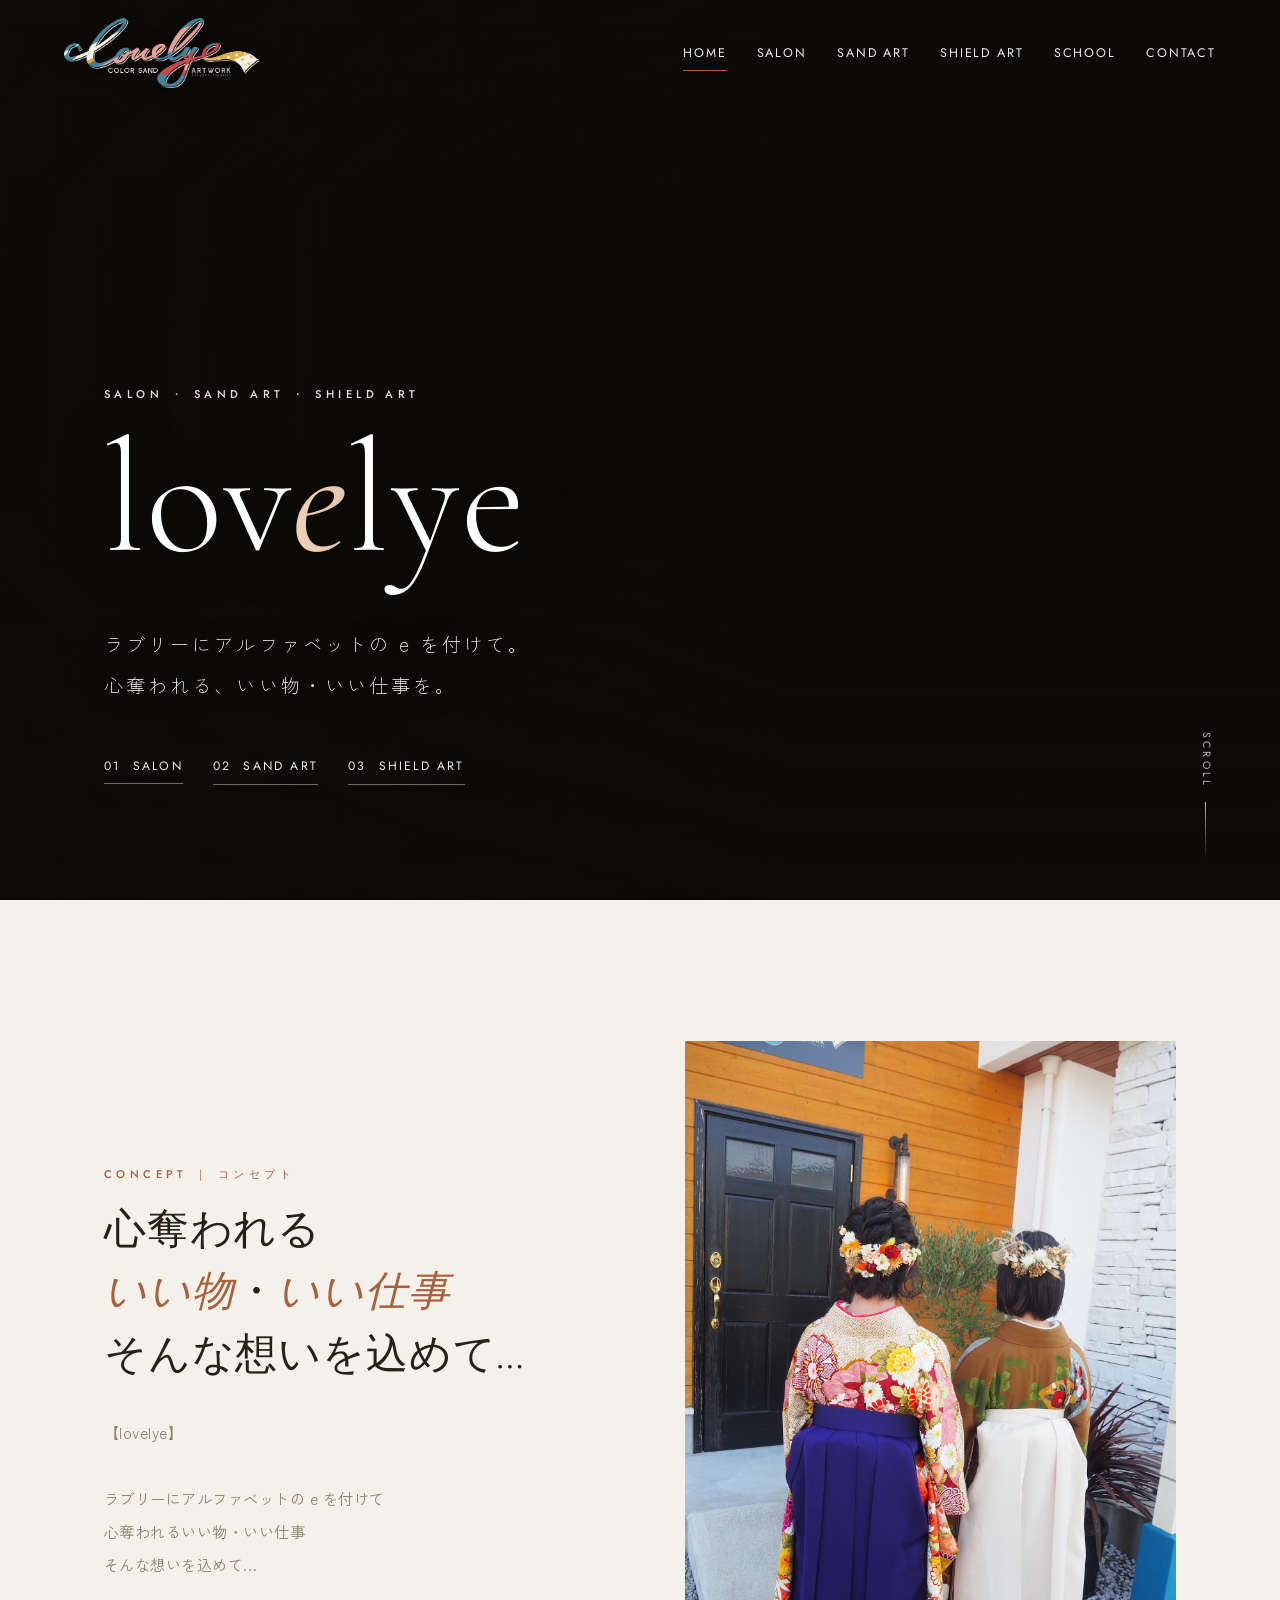
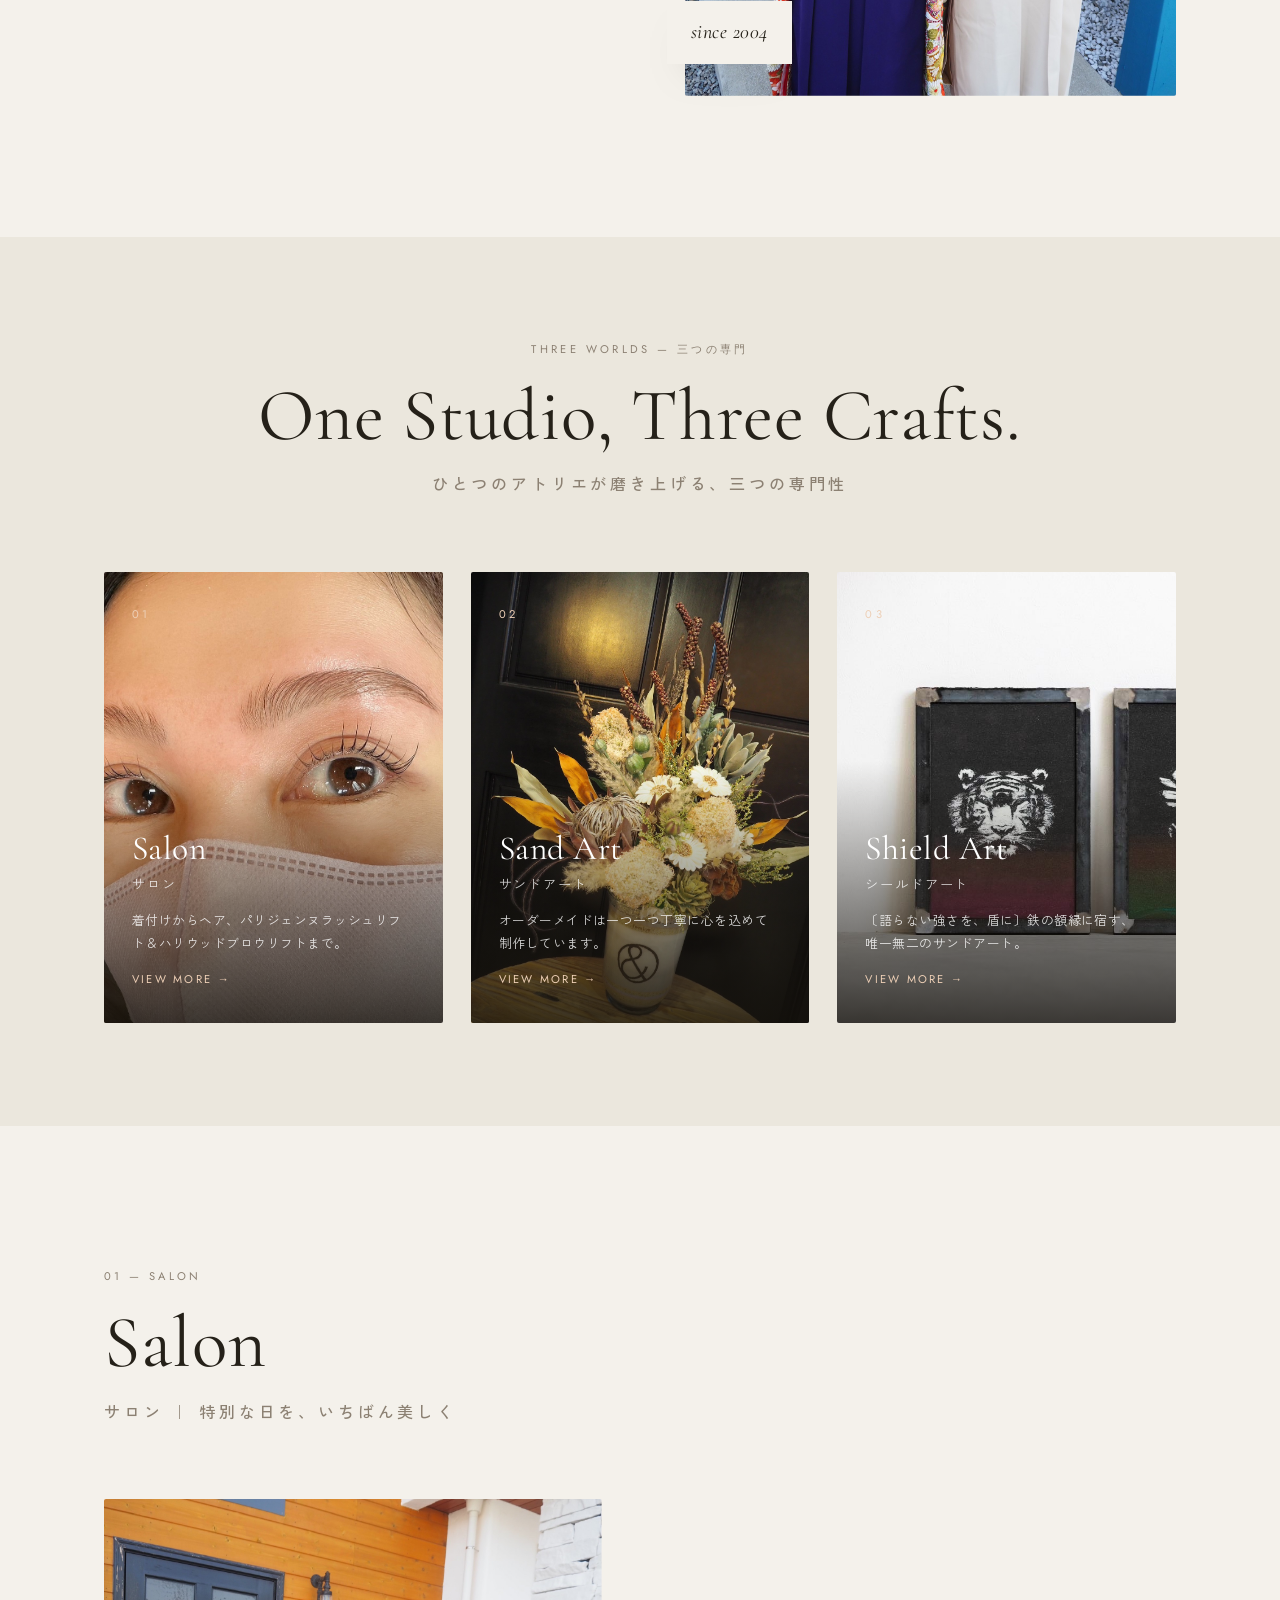
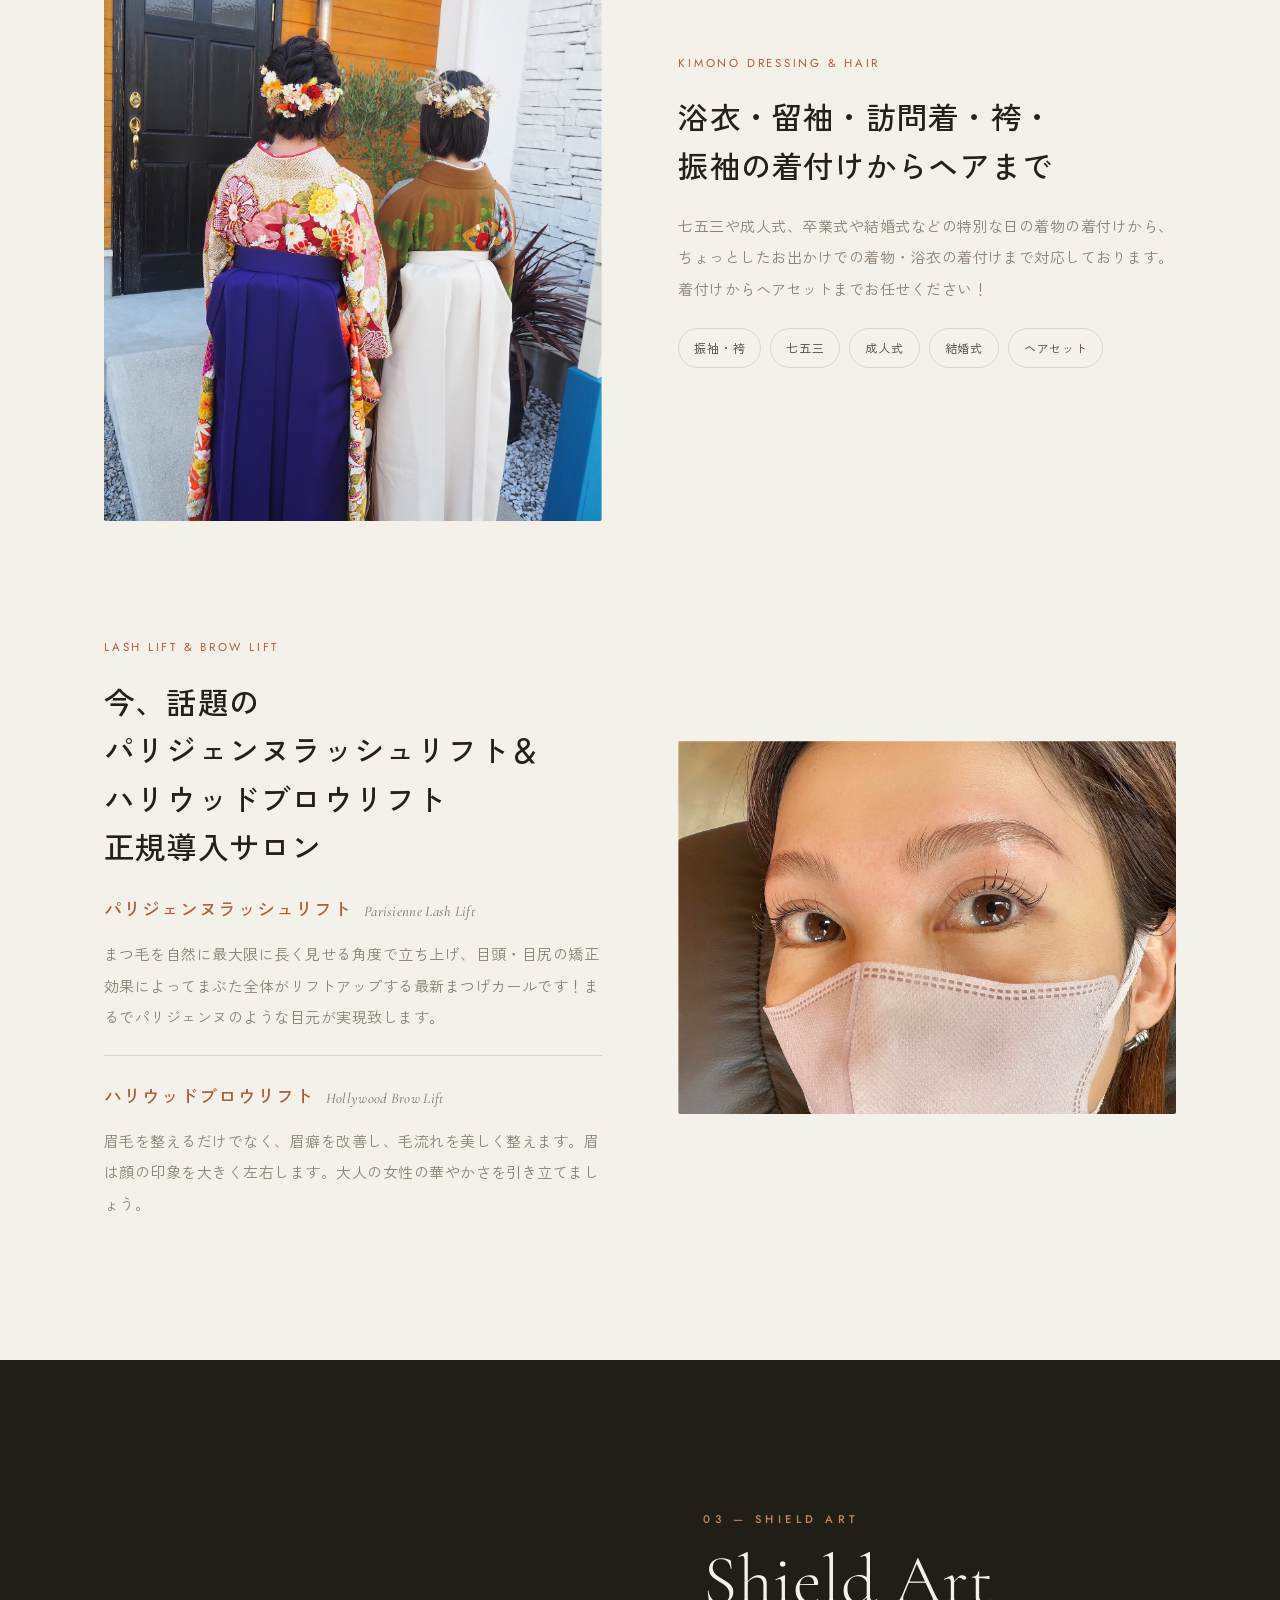
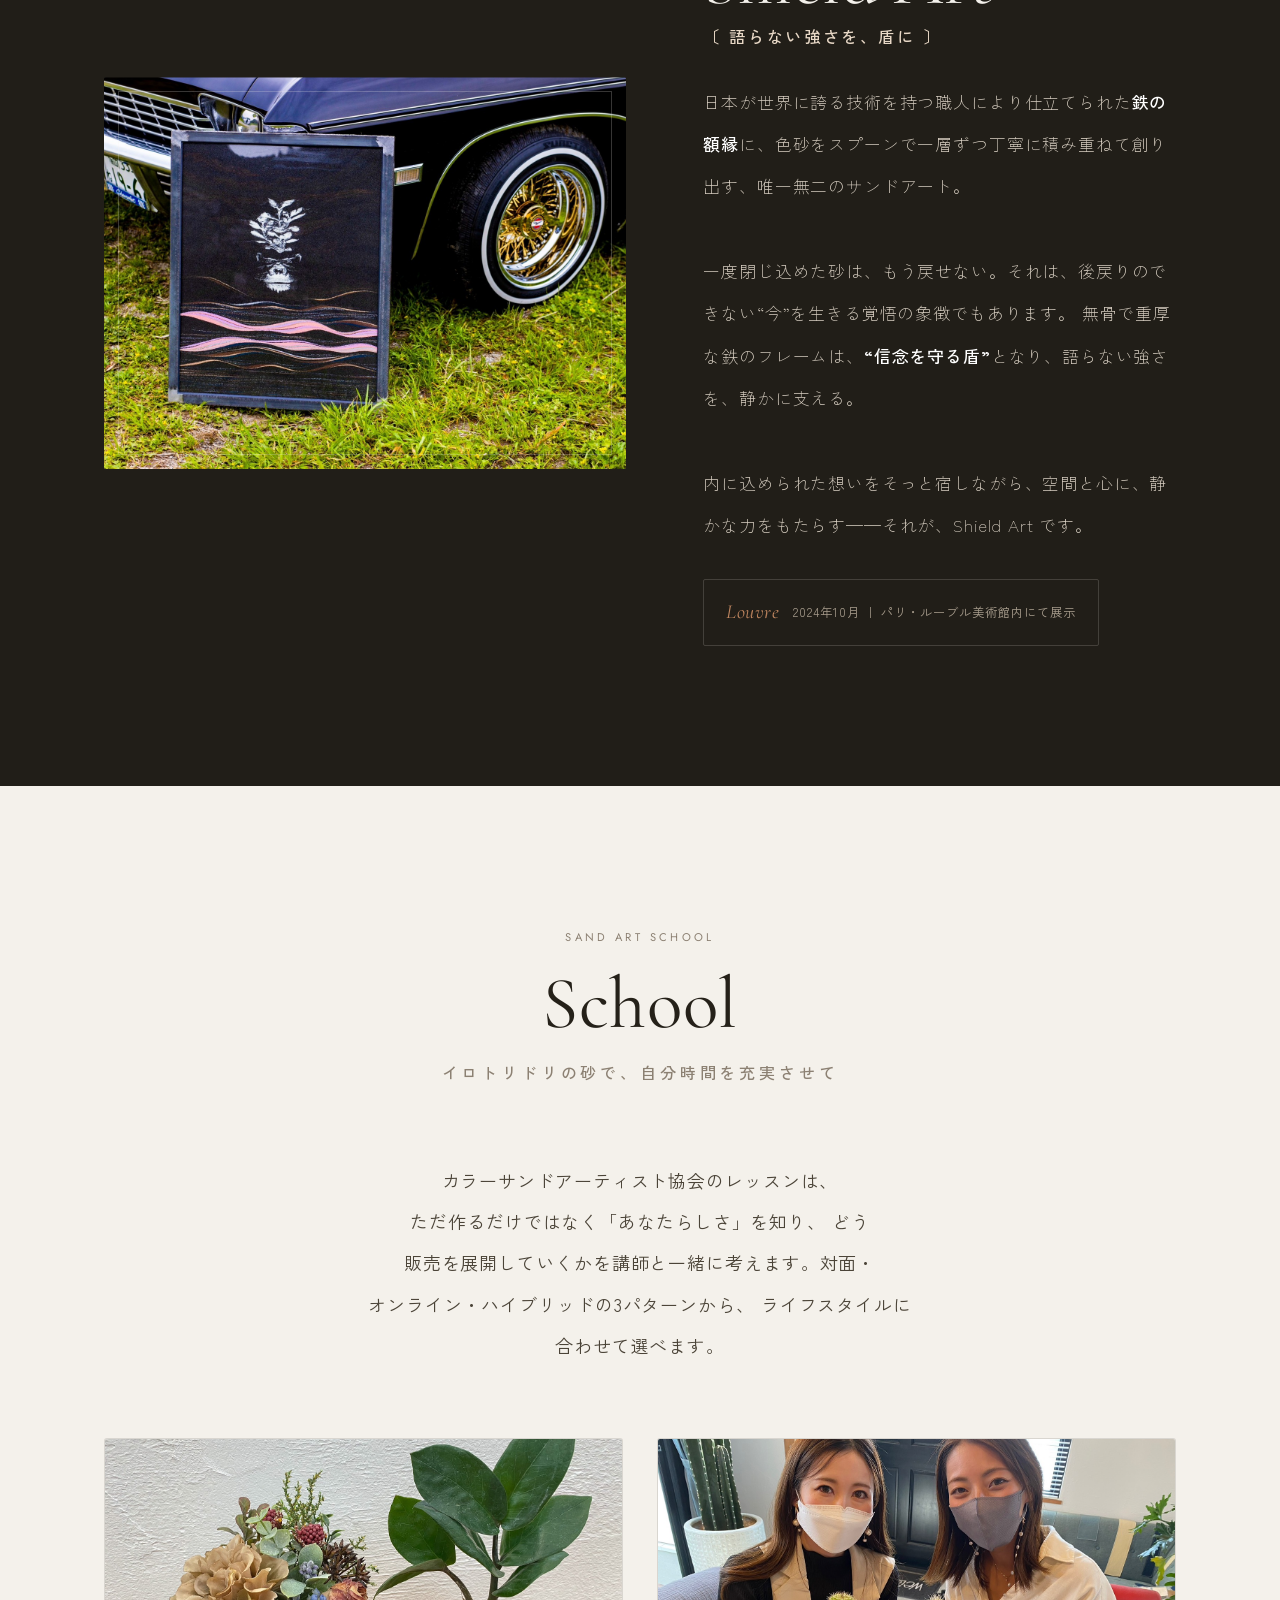
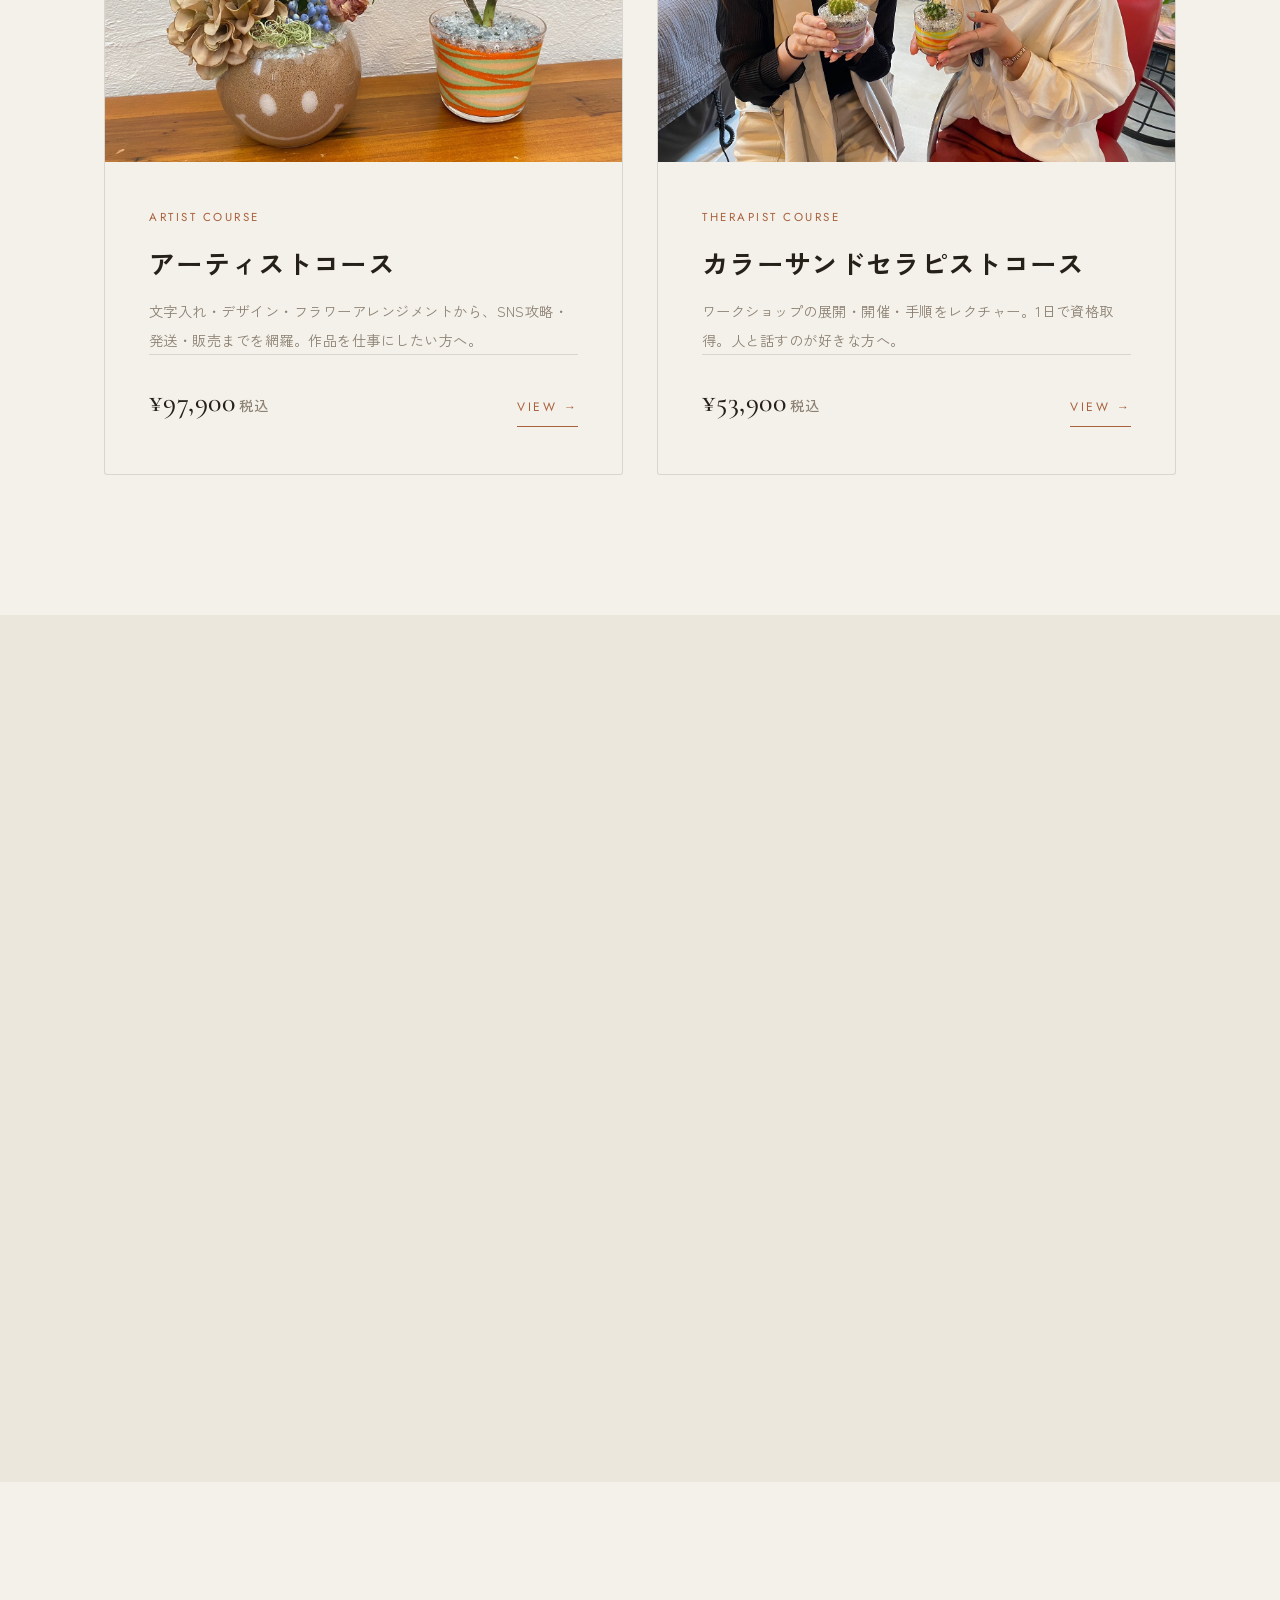
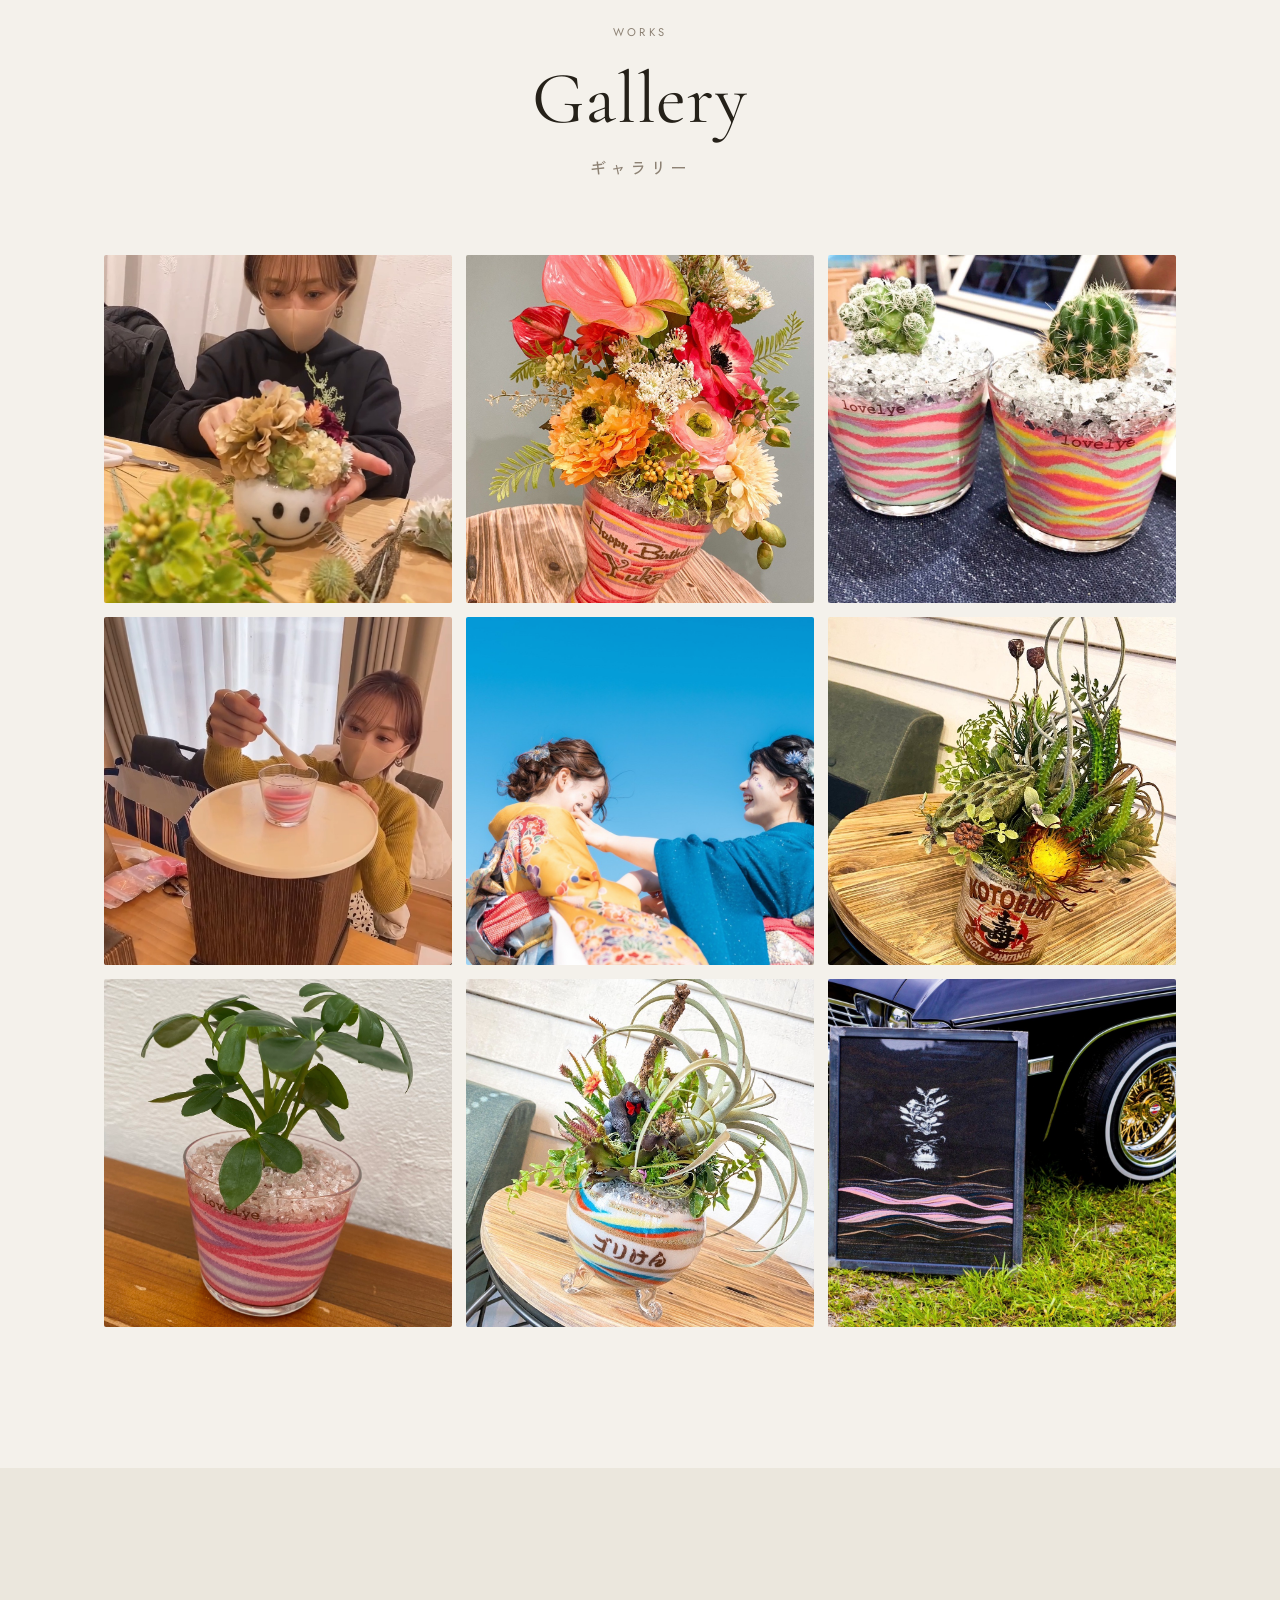
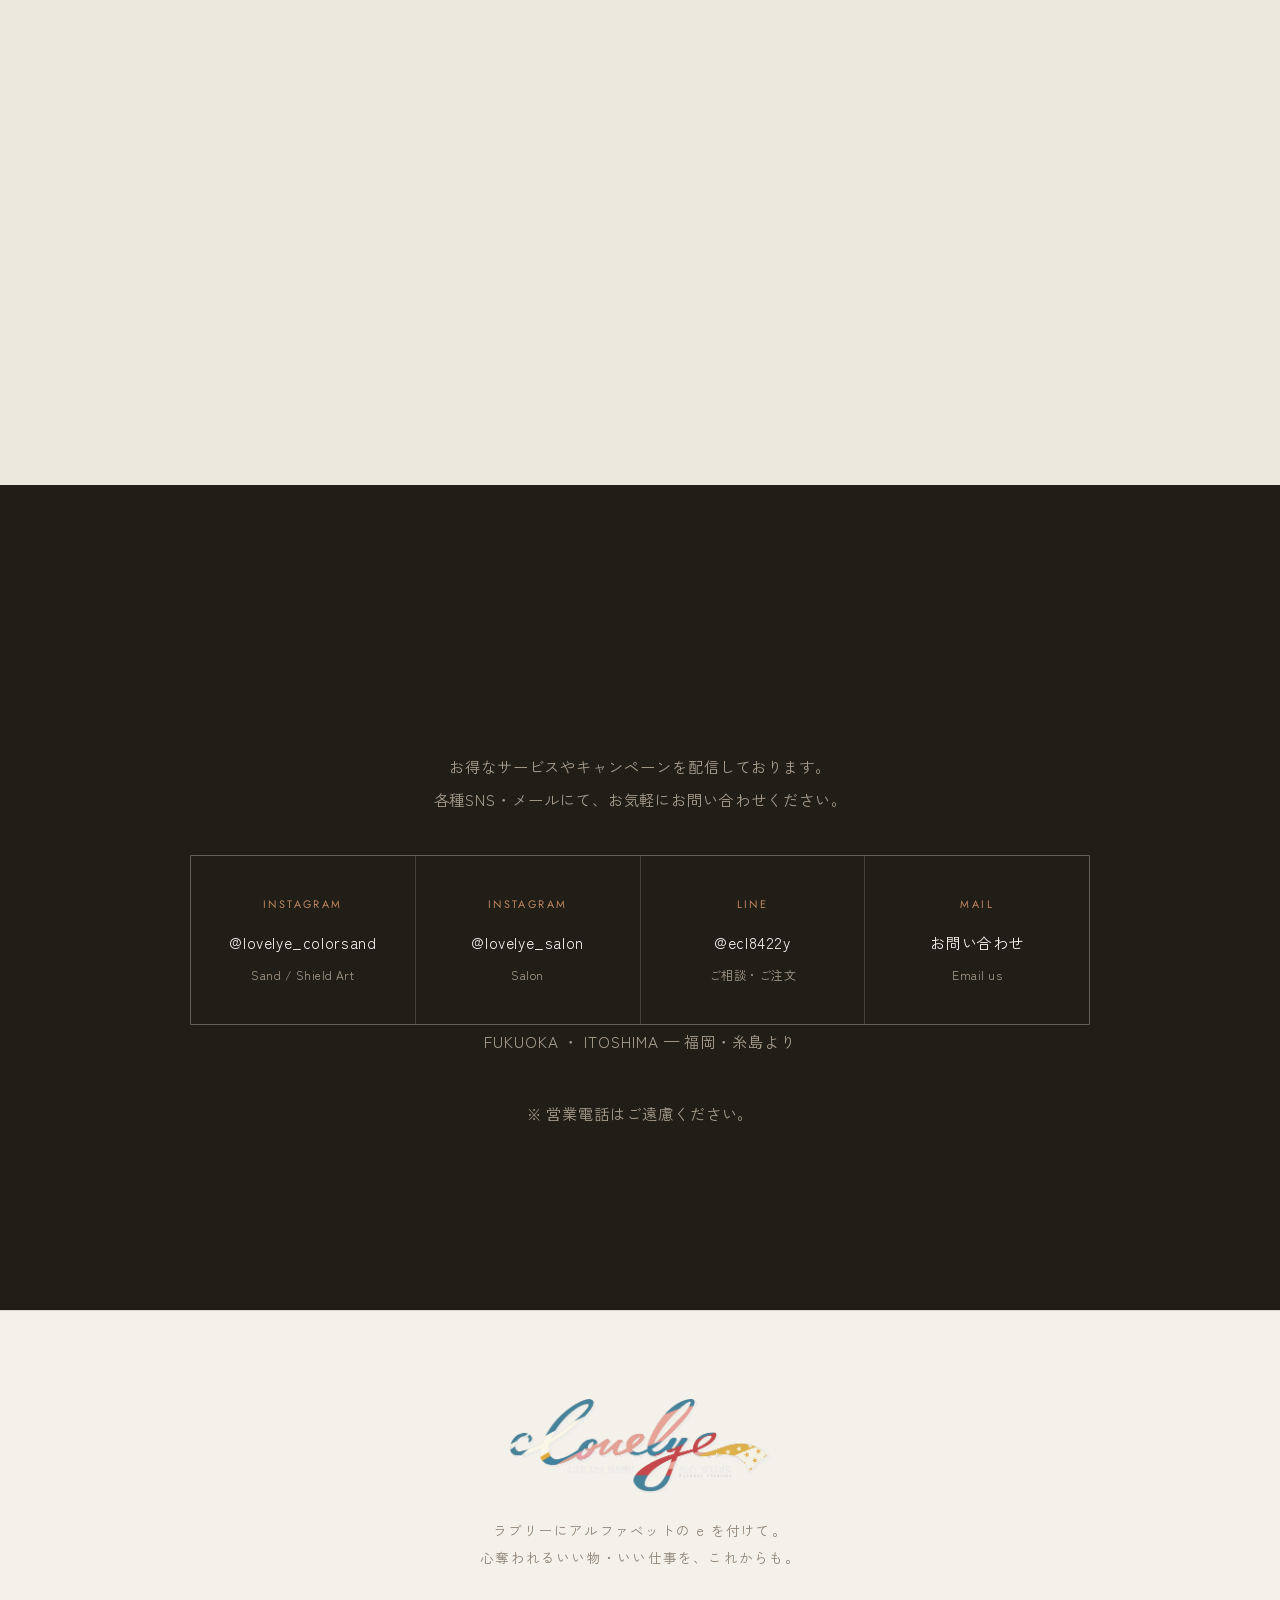
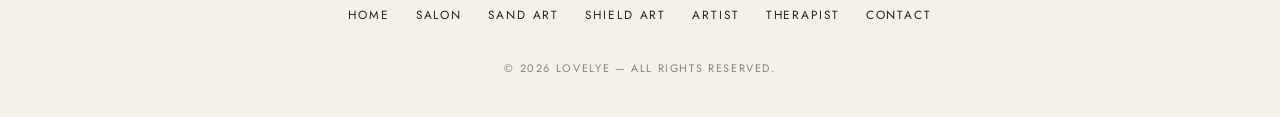
==== commit 1345afec: "Swap site logo to new lovelye COLOR SAND ARTWORK mark - Replace logo.png with the new logo (transpar" ====
--- a/index.html
+++ b/index.html
@@ -8,7 +8,7 @@
 <link rel="preconnect" href="https://fonts.googleapis.com">
 <link rel="preconnect" href="https://fonts.gstatic.com" crossorigin>
 <link href="https://fonts.googleapis.com/css2?family=Cormorant+Garamond:ital,wght@0,300;0,400;0,500;1,300;1,400;1,500&family=Jost:wght@300;400;500&family=Zen+Kaku+Gothic+New:wght@300;400;500;700&display=swap" rel="stylesheet">
-<link rel="stylesheet" href="assets/css/site.css?v=19">
+<link rel="stylesheet" href="assets/css/site.css?v=20">
 </head>
 <body>
 <svg class="svg-defs" aria-hidden="true" focusable="false"><defs><filter id="sharpen"><feConvolveMatrix order="3" preserveAlpha="true" kernelMatrix="0 -0.45 0 -0.45 2.8 -0.45 0 -0.45 0"/></filter></defs></svg>
@@ -309,6 +309,6 @@
   </div>
 </footer>
 
-<script src="assets/js/site.js?v=19"></script>
+<script src="assets/js/site.js?v=20"></script>
 </body>
 </html>
--- a/assets/css/site.css
+++ b/assets/css/site.css
@@ -95,9 +95,9 @@
 header.solid{background:rgba(244,241,235,.9);backdrop-filter:blur(14px);
   padding:11px clamp(22px,5vw,64px);box-shadow:0 1px 0 var(--line)}
 .brand{font-family:var(--serif);font-style:italic;font-weight:500;font-size:1.78rem;color:#fff;transition:color .5s var(--e);line-height:1;letter-spacing:.02em;display:flex;align-items:center}
-.brand img{height:58px;width:auto;display:block;transition:height .5s var(--e),filter .5s var(--e)}
+.brand img{height:70px;width:auto;display:block;transition:height .5s var(--e),filter .5s var(--e)}
 header:not(.solid) .brand img{filter:drop-shadow(0 2px 8px rgba(0,0,0,.6))}
-header.solid .brand img{height:44px}
+header.solid .brand img{height:52px}
 .brand .txt-mark{display:none}
 header.solid .brand{color:var(--ink)}
 /* header on light (inner pages without dark hero) */
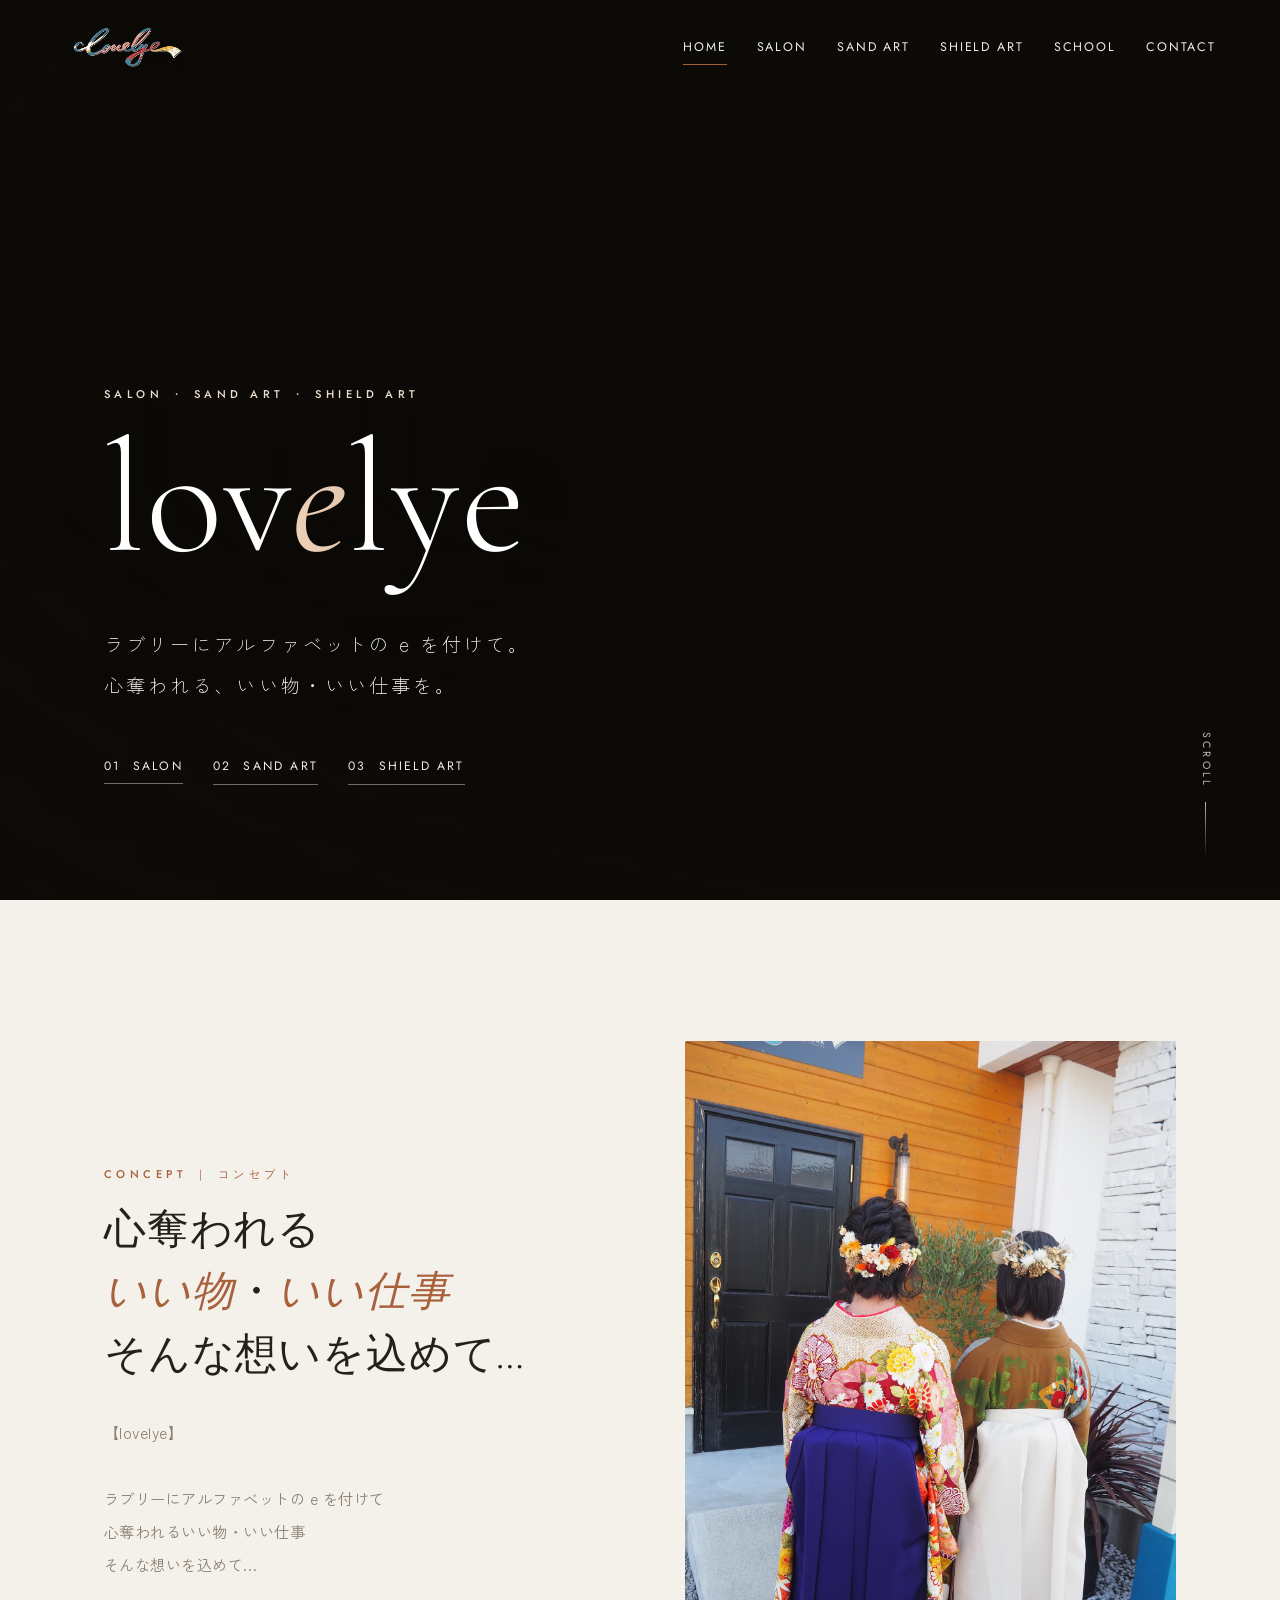
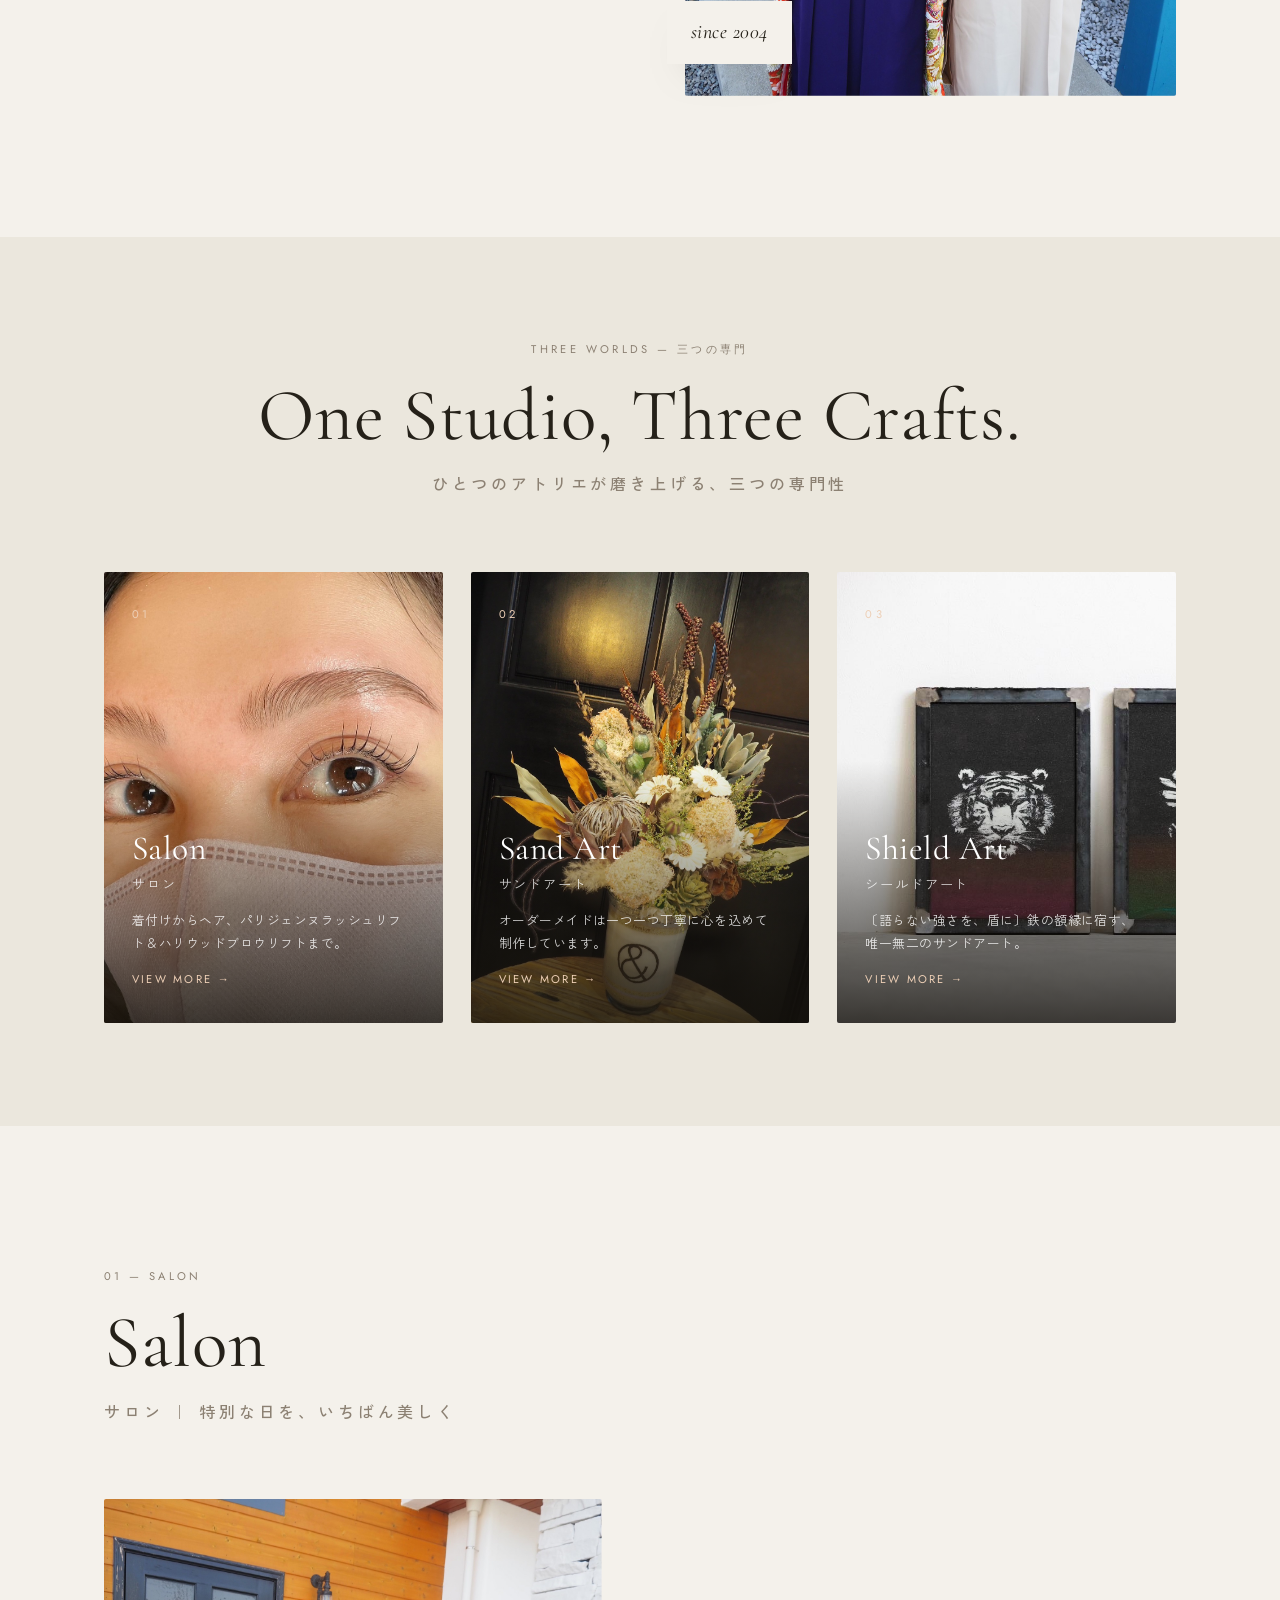
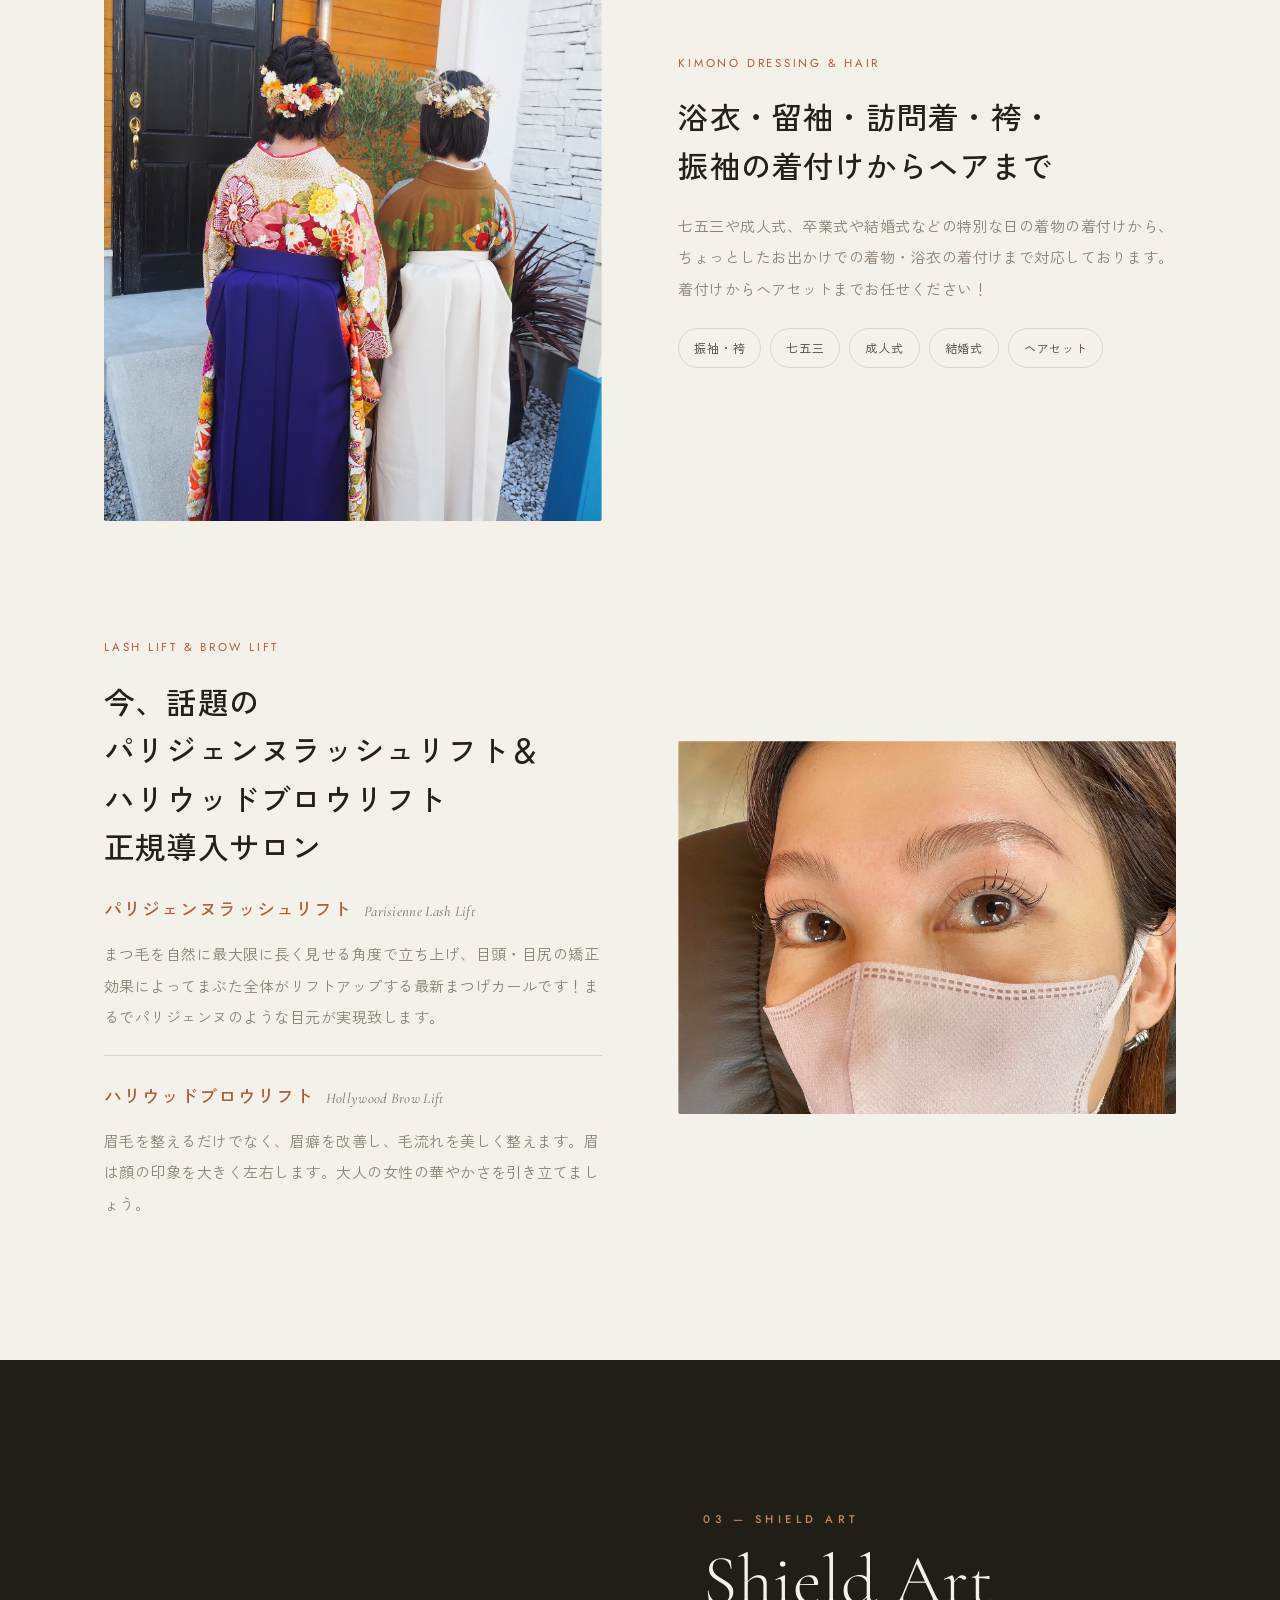
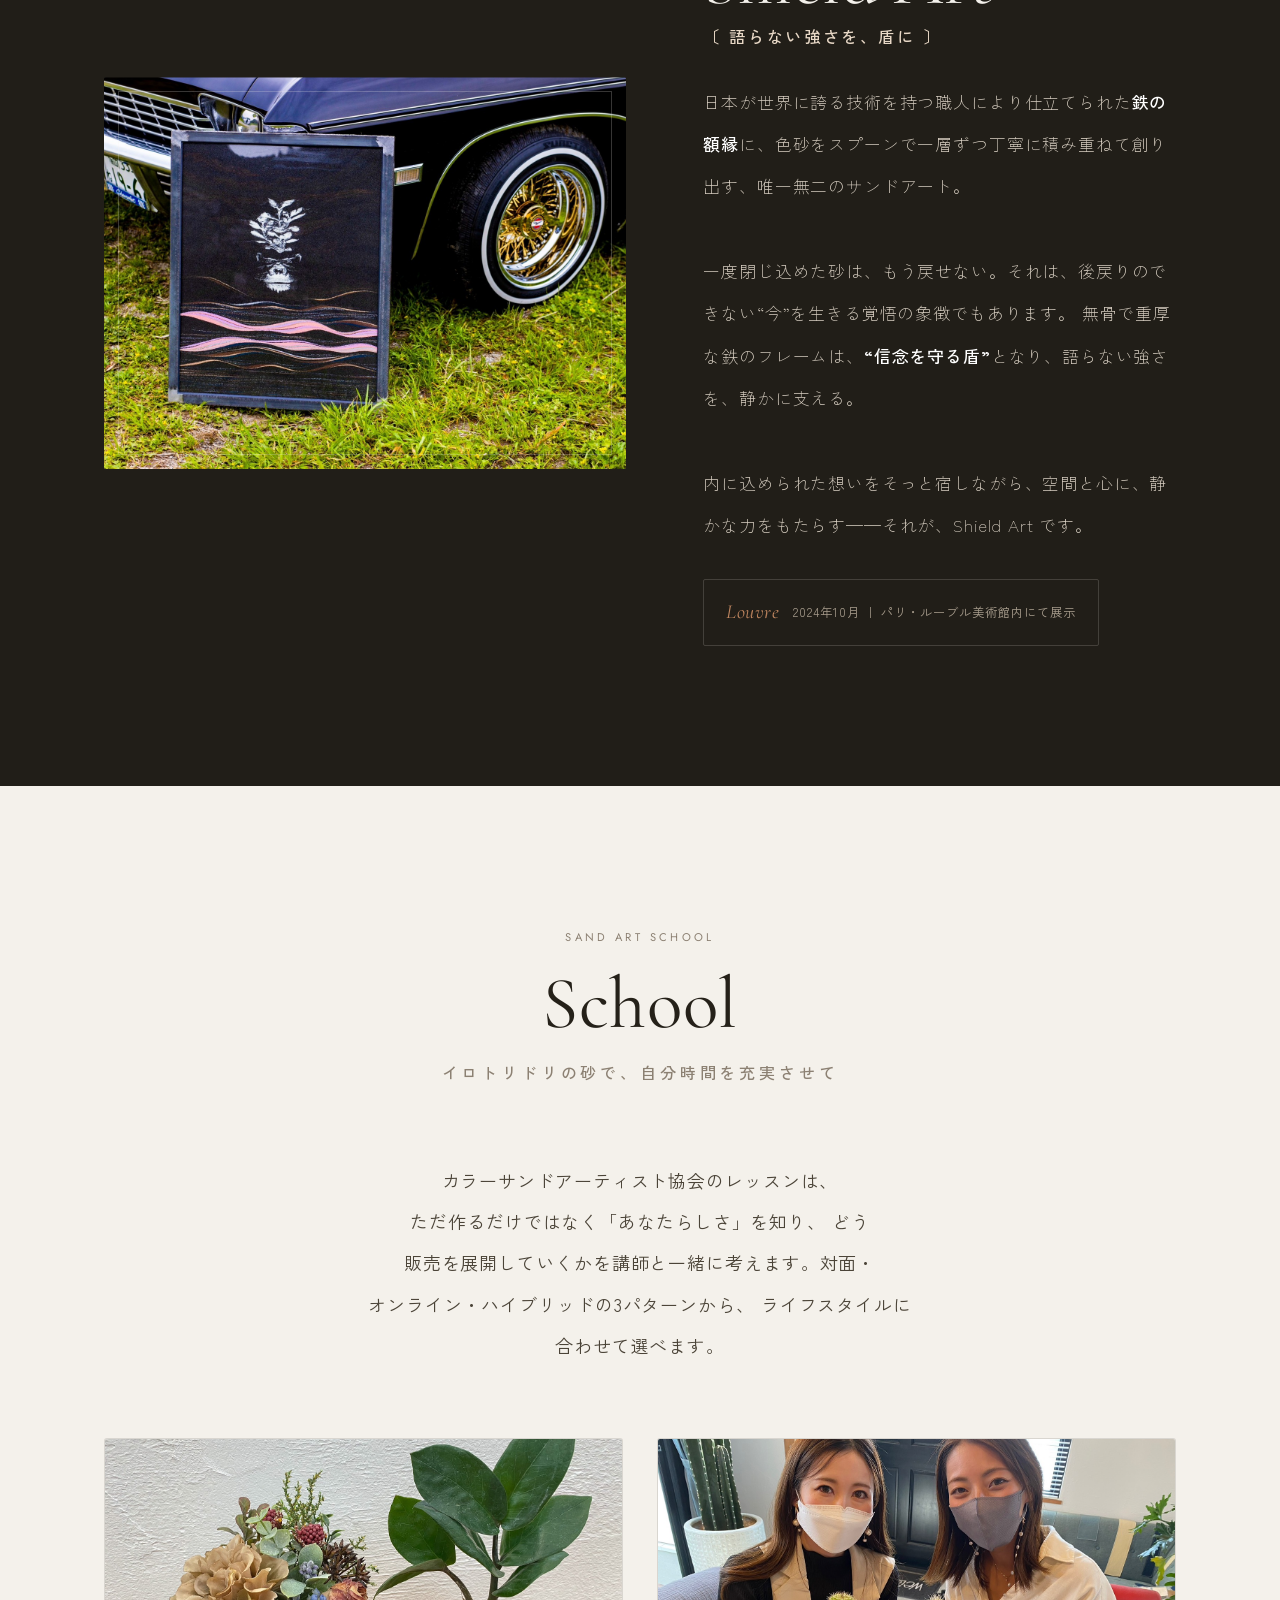
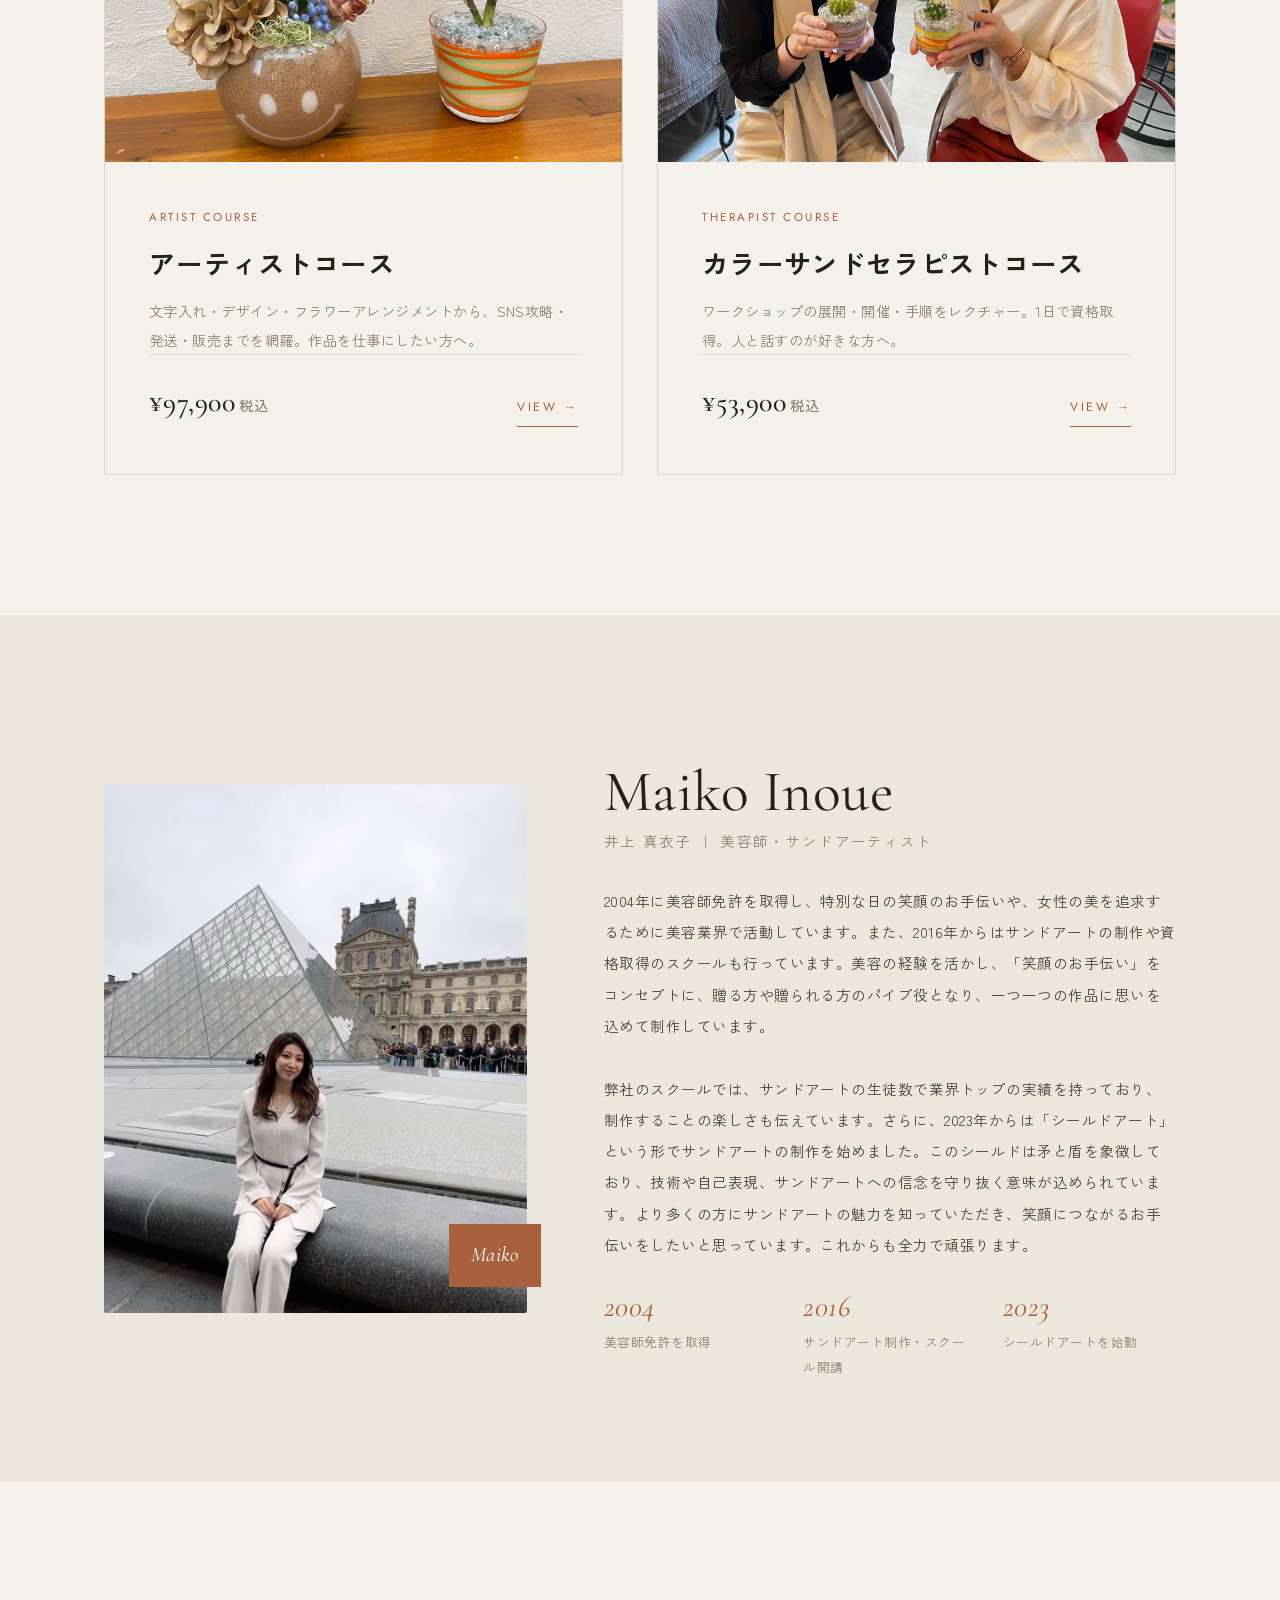
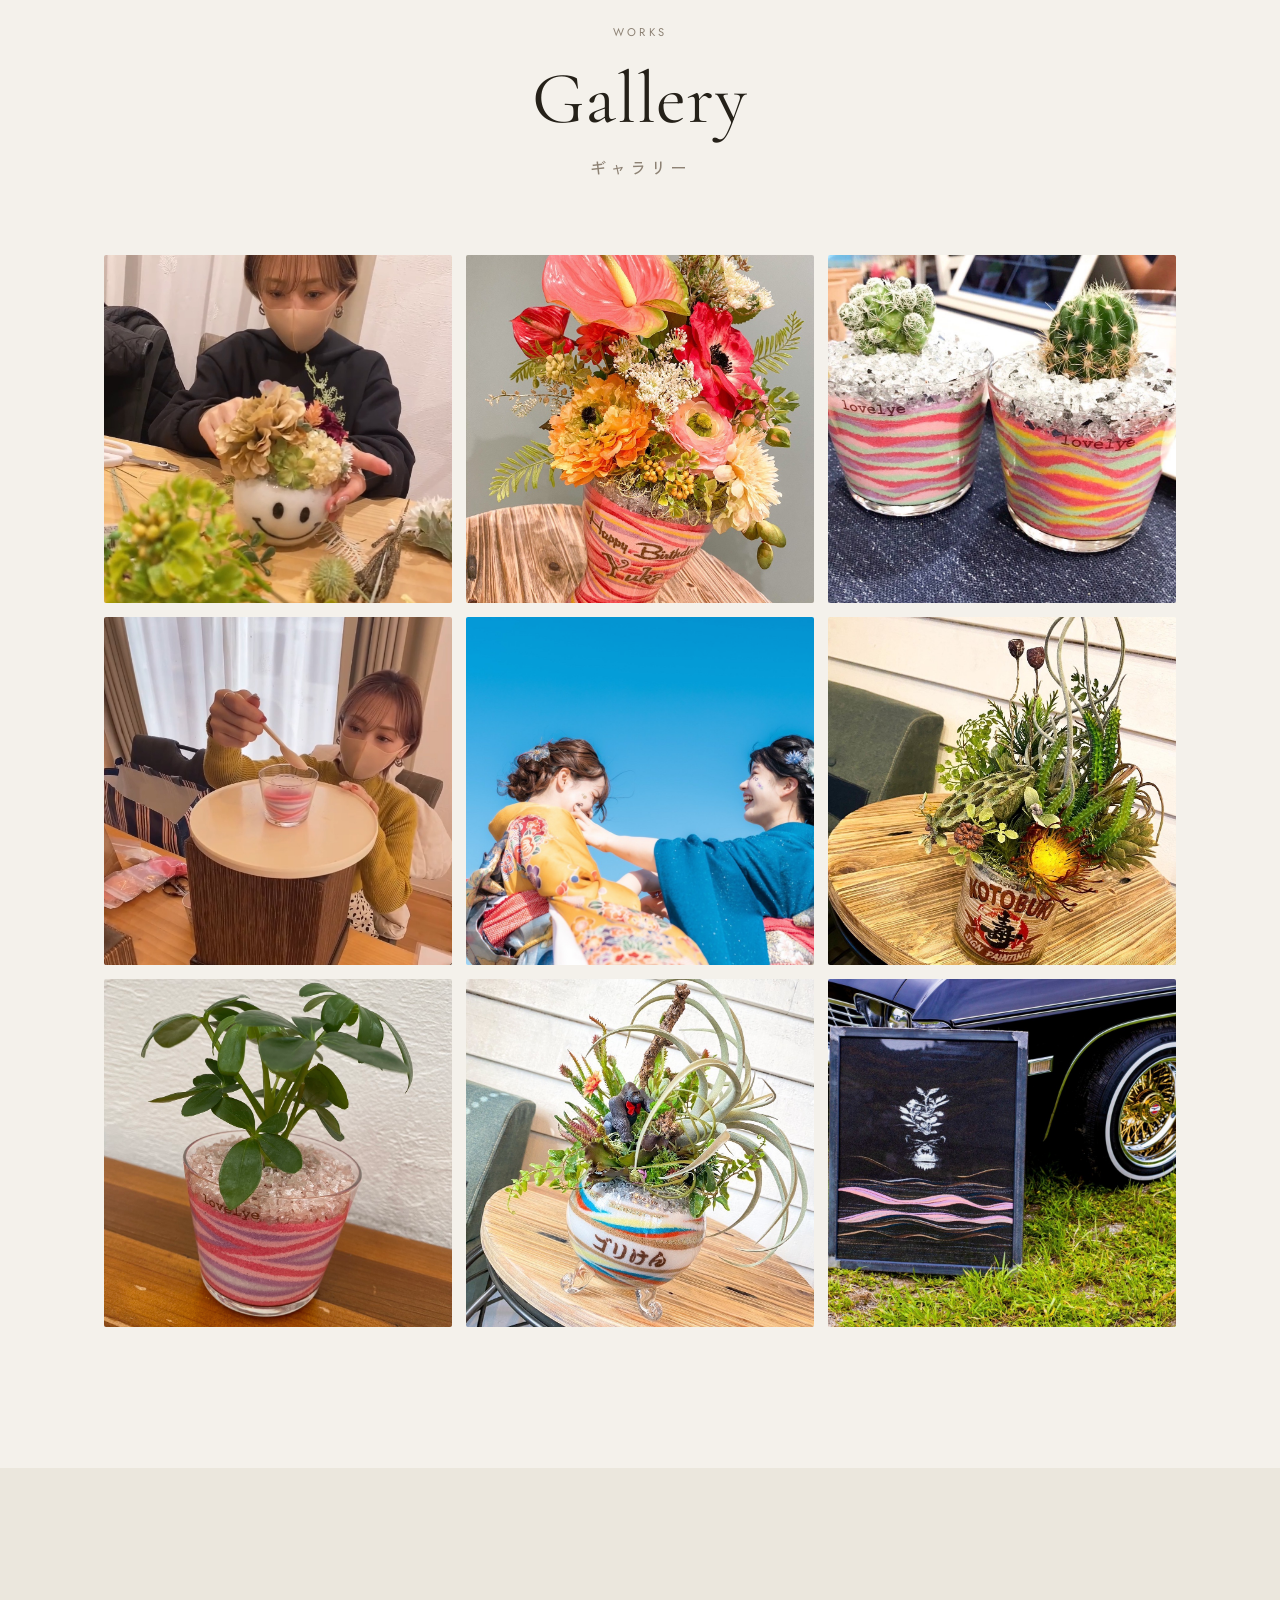
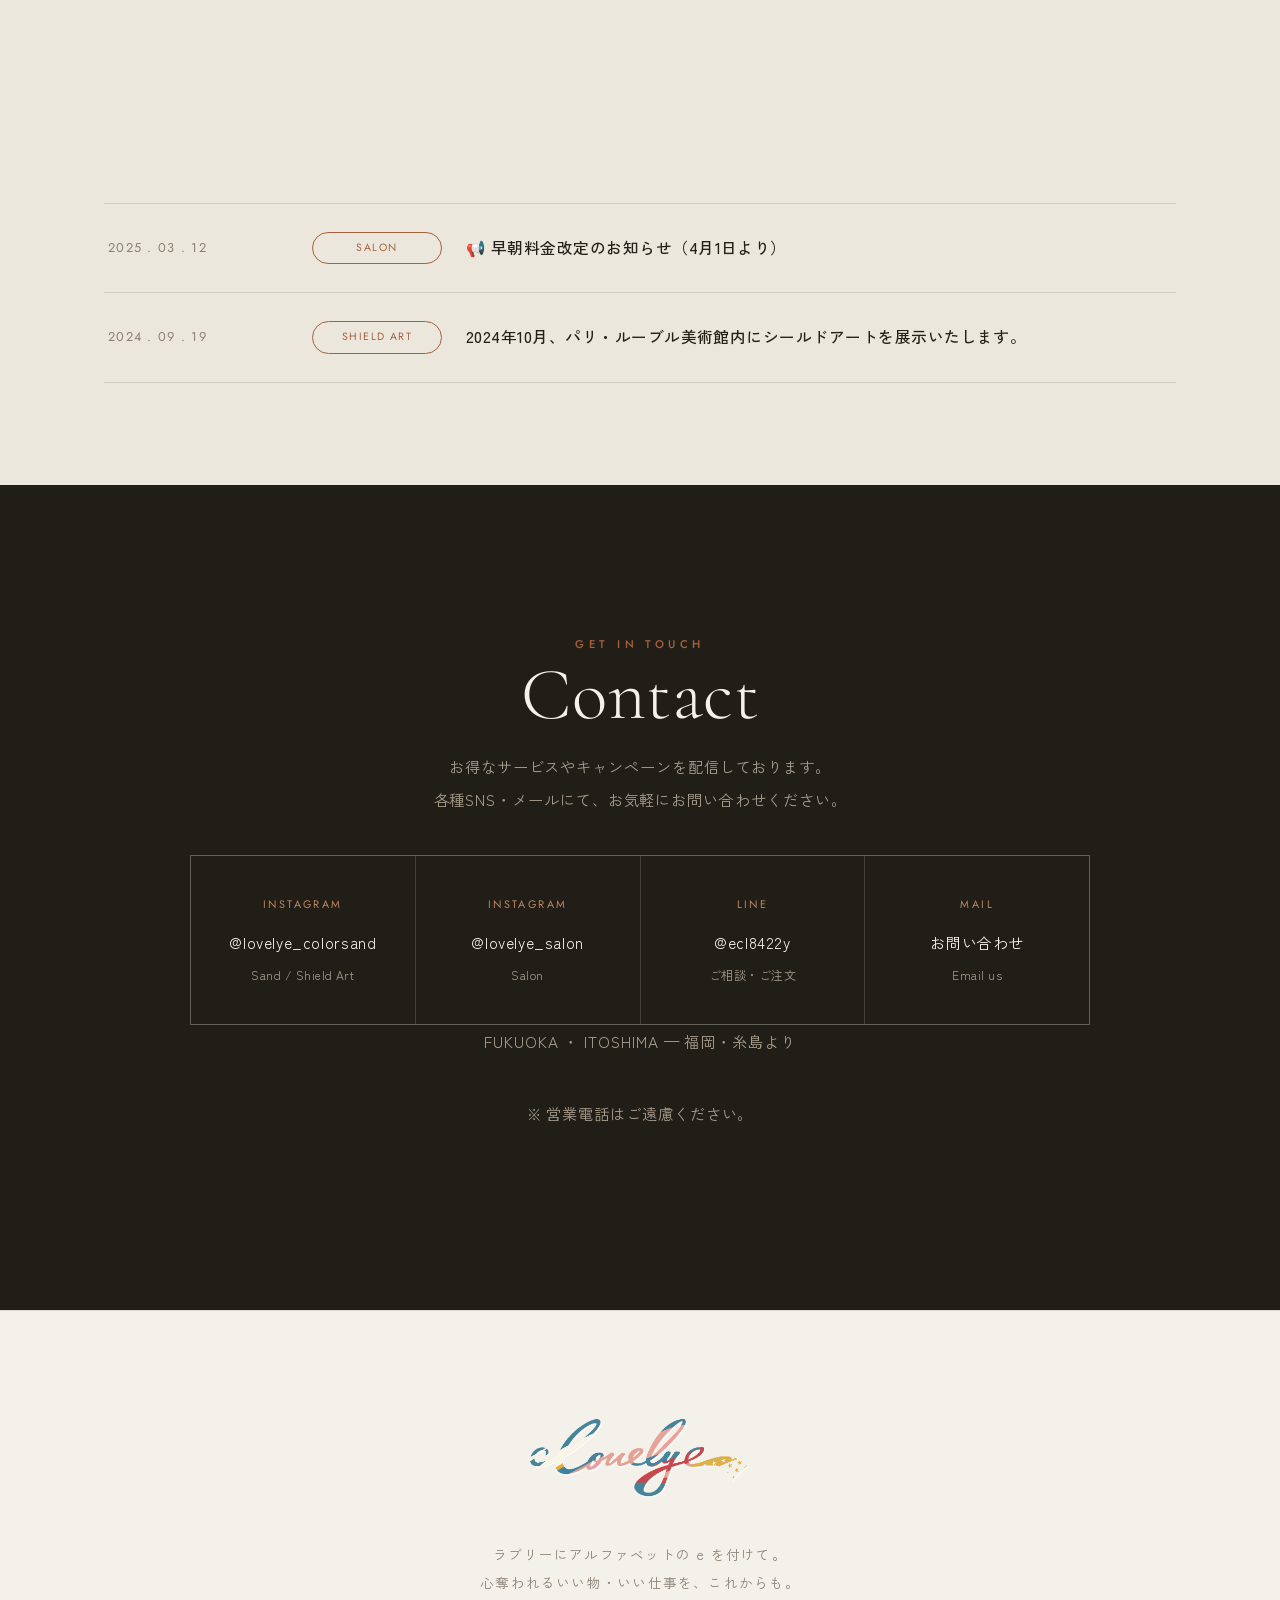
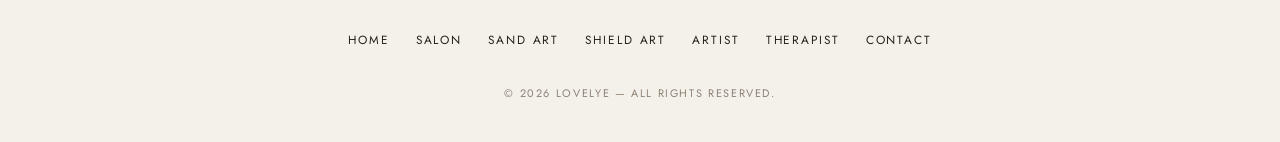
==== commit f590a6b4: "Revert header logo; use logo as the Artist page hero image - Restore original header logo.png (and h" ====
--- a/index.html
+++ b/index.html
@@ -8,7 +8,7 @@
 <link rel="preconnect" href="https://fonts.googleapis.com">
 <link rel="preconnect" href="https://fonts.gstatic.com" crossorigin>
 <link href="https://fonts.googleapis.com/css2?family=Cormorant+Garamond:ital,wght@0,300;0,400;0,500;1,300;1,400;1,500&family=Jost:wght@300;400;500&family=Zen+Kaku+Gothic+New:wght@300;400;500;700&display=swap" rel="stylesheet">
-<link rel="stylesheet" href="assets/css/site.css?v=20">
+<link rel="stylesheet" href="assets/css/site.css?v=21">
 </head>
 <body>
 <svg class="svg-defs" aria-hidden="true" focusable="false"><defs><filter id="sharpen"><feConvolveMatrix order="3" preserveAlpha="true" kernelMatrix="0 -0.45 0 -0.45 2.8 -0.45 0 -0.45 0"/></filter></defs></svg>
@@ -309,6 +309,6 @@
   </div>
 </footer>
 
-<script src="assets/js/site.js?v=20"></script>
+<script src="assets/js/site.js?v=21"></script>
 </body>
 </html>
--- a/assets/css/site.css
+++ b/assets/css/site.css
@@ -95,9 +95,9 @@
 header.solid{background:rgba(244,241,235,.9);backdrop-filter:blur(14px);
   padding:11px clamp(22px,5vw,64px);box-shadow:0 1px 0 var(--line)}
 .brand{font-family:var(--serif);font-style:italic;font-weight:500;font-size:1.78rem;color:#fff;transition:color .5s var(--e);line-height:1;letter-spacing:.02em;display:flex;align-items:center}
-.brand img{height:70px;width:auto;display:block;transition:height .5s var(--e),filter .5s var(--e)}
+.brand img{height:58px;width:auto;display:block;transition:height .5s var(--e),filter .5s var(--e)}
 header:not(.solid) .brand img{filter:drop-shadow(0 2px 8px rgba(0,0,0,.6))}
-header.solid .brand img{height:52px}
+header.solid .brand img{height:44px}
 .brand .txt-mark{display:none}
 header.solid .brand{color:var(--ink)}
 /* header on light (inner pages without dark hero) */
@@ -184,6 +184,9 @@
 /* whole-photo (no crop) with soft blurred fill */
 .subhero-bg .sbg{object-fit:cover;object-position:center;transform:scale(1.14);filter:blur(28px) saturate(1.08) brightness(.58)}
 .subhero-bg .sfg{object-fit:contain;object-position:center;transform:none;filter:url(#sharpen) saturate(.95) contrast(1.03) brightness(.98);z-index:1}
+/* logo used as the hero visual (seamless on its own dark background) */
+.subhero-bg.brand-bg{background:#3C3D42}
+.subhero-bg.brand-bg .sfg{object-fit:contain;filter:none;padding:clamp(28px,7vh,72px) clamp(20px,6vw,90px) clamp(104px,20vh,176px)}
 .subhero::after{content:"";position:absolute;inset:0;z-index:-1;background:
   linear-gradient(94deg,rgba(14,11,8,.6) 0%,rgba(14,11,8,.28) 36%,rgba(14,11,8,0) 70%),
   linear-gradient(180deg,rgba(14,11,8,.24),rgba(14,11,8,0) 38%,rgba(14,11,8,.55))}
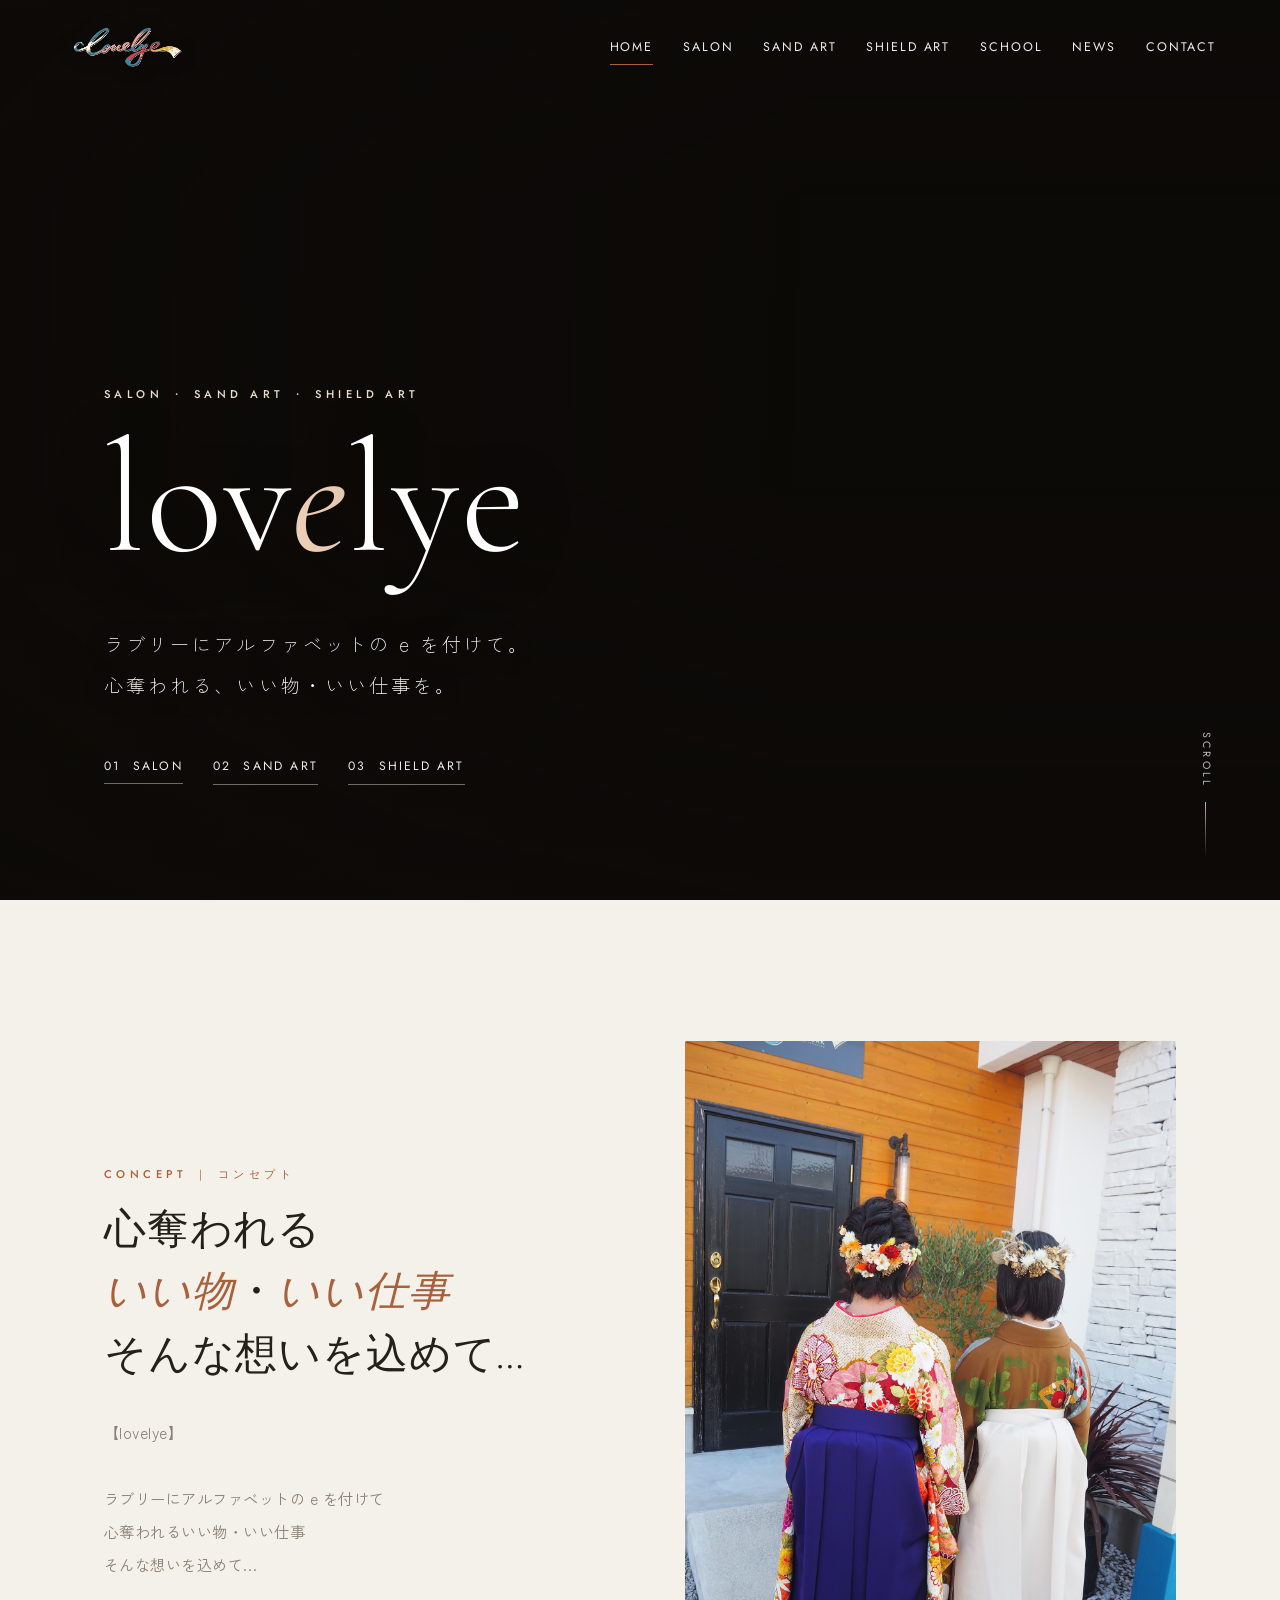
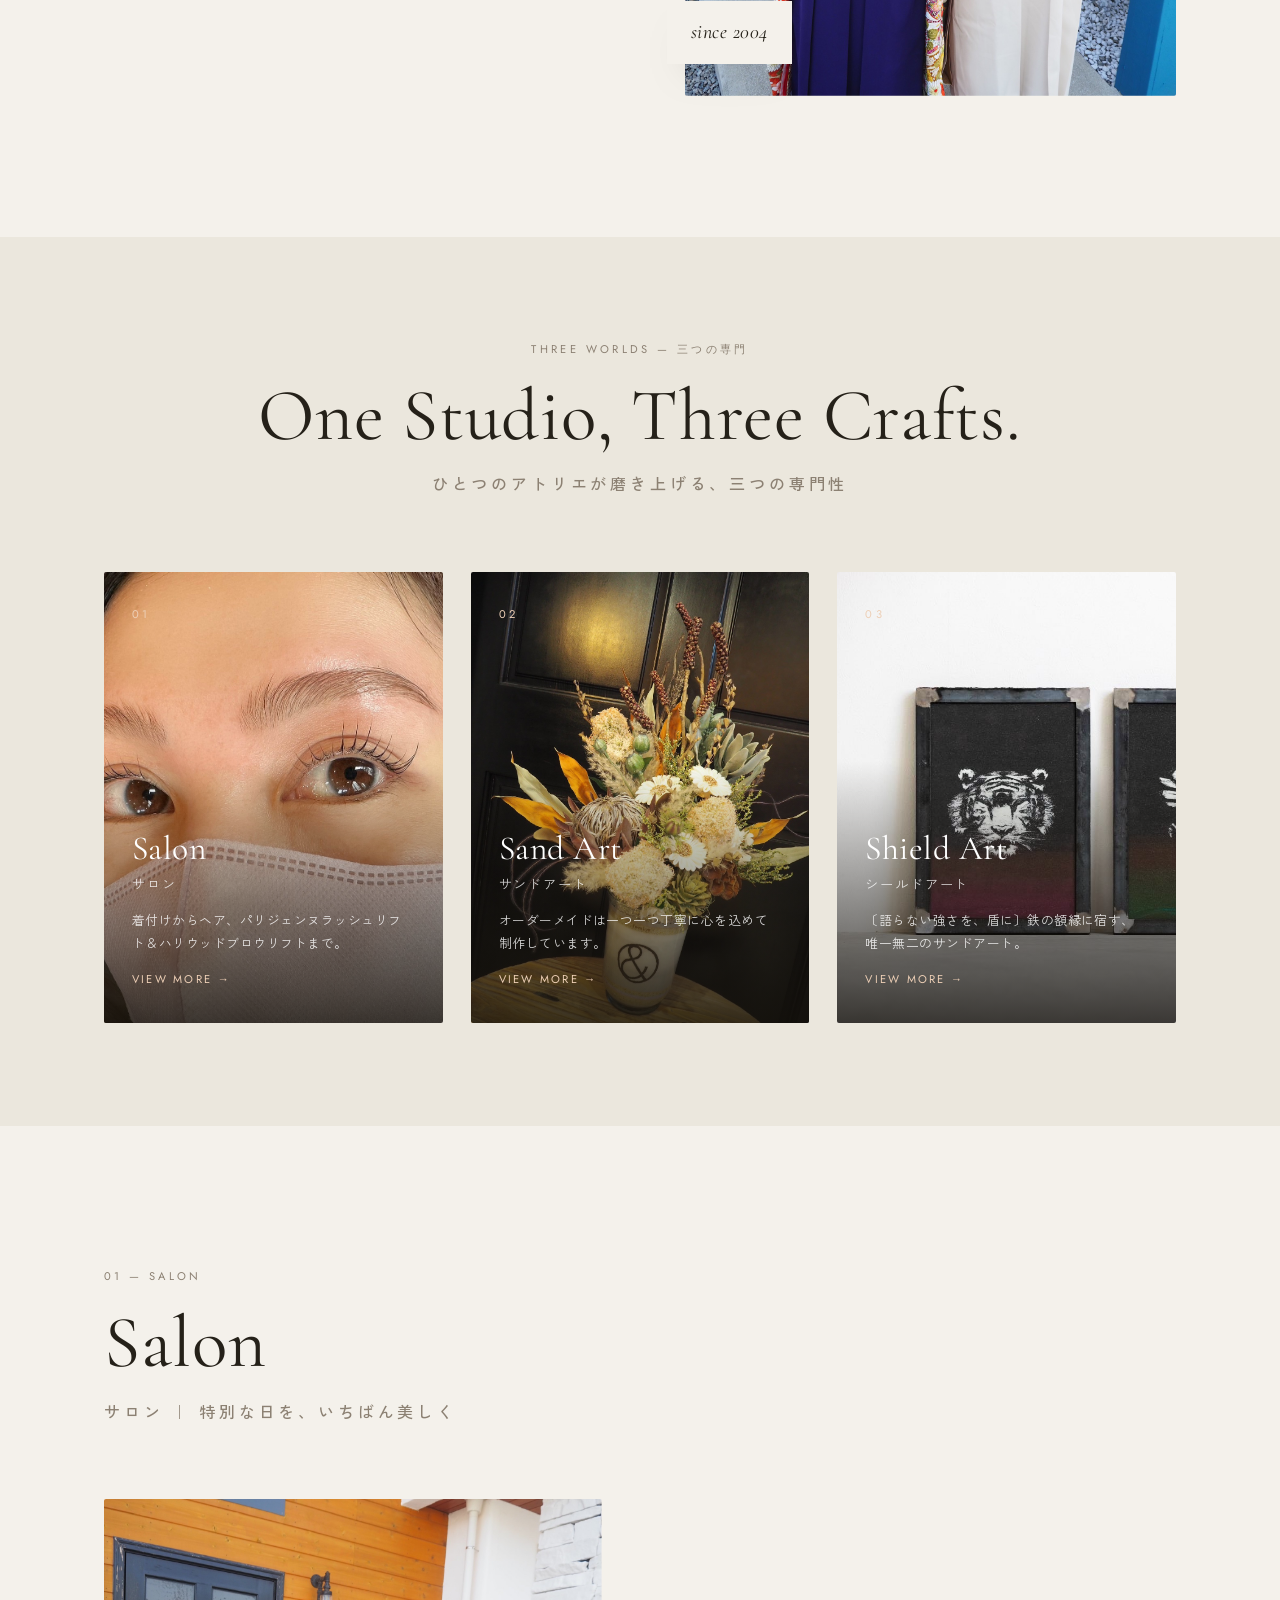
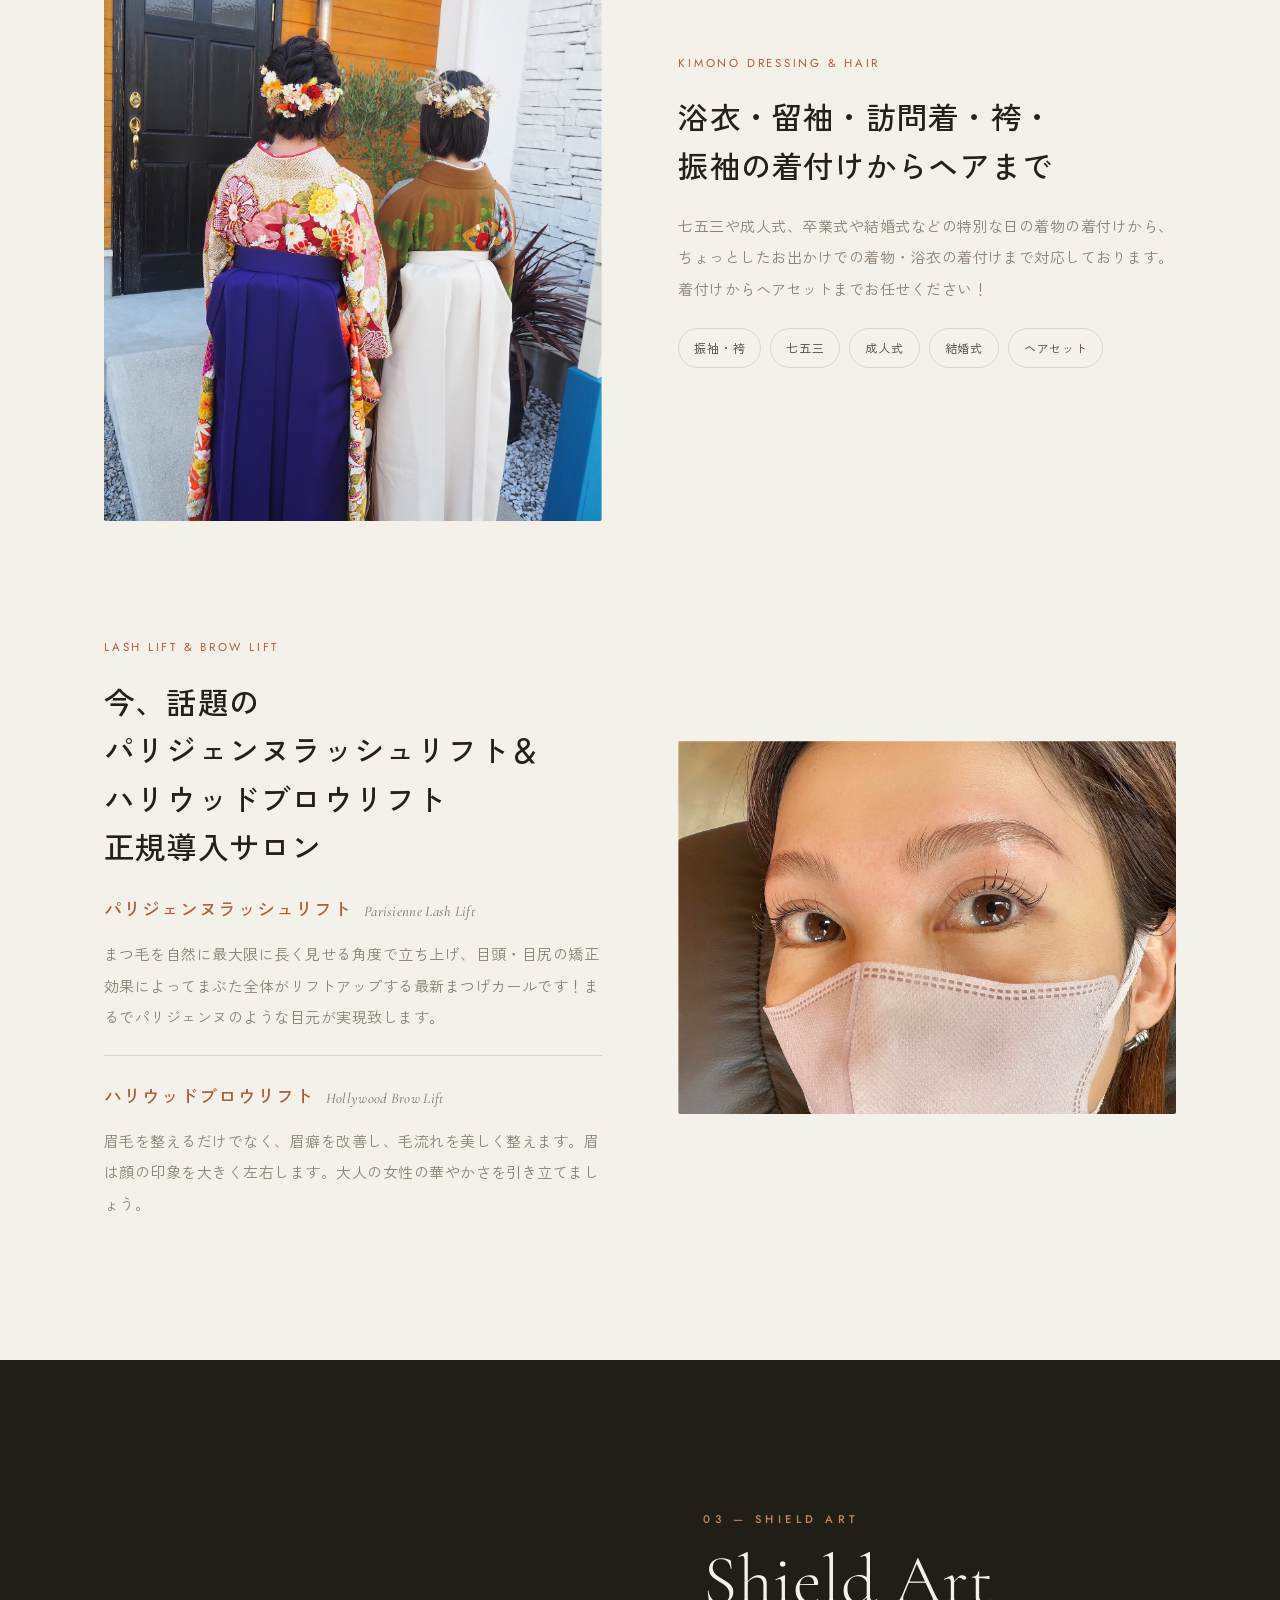
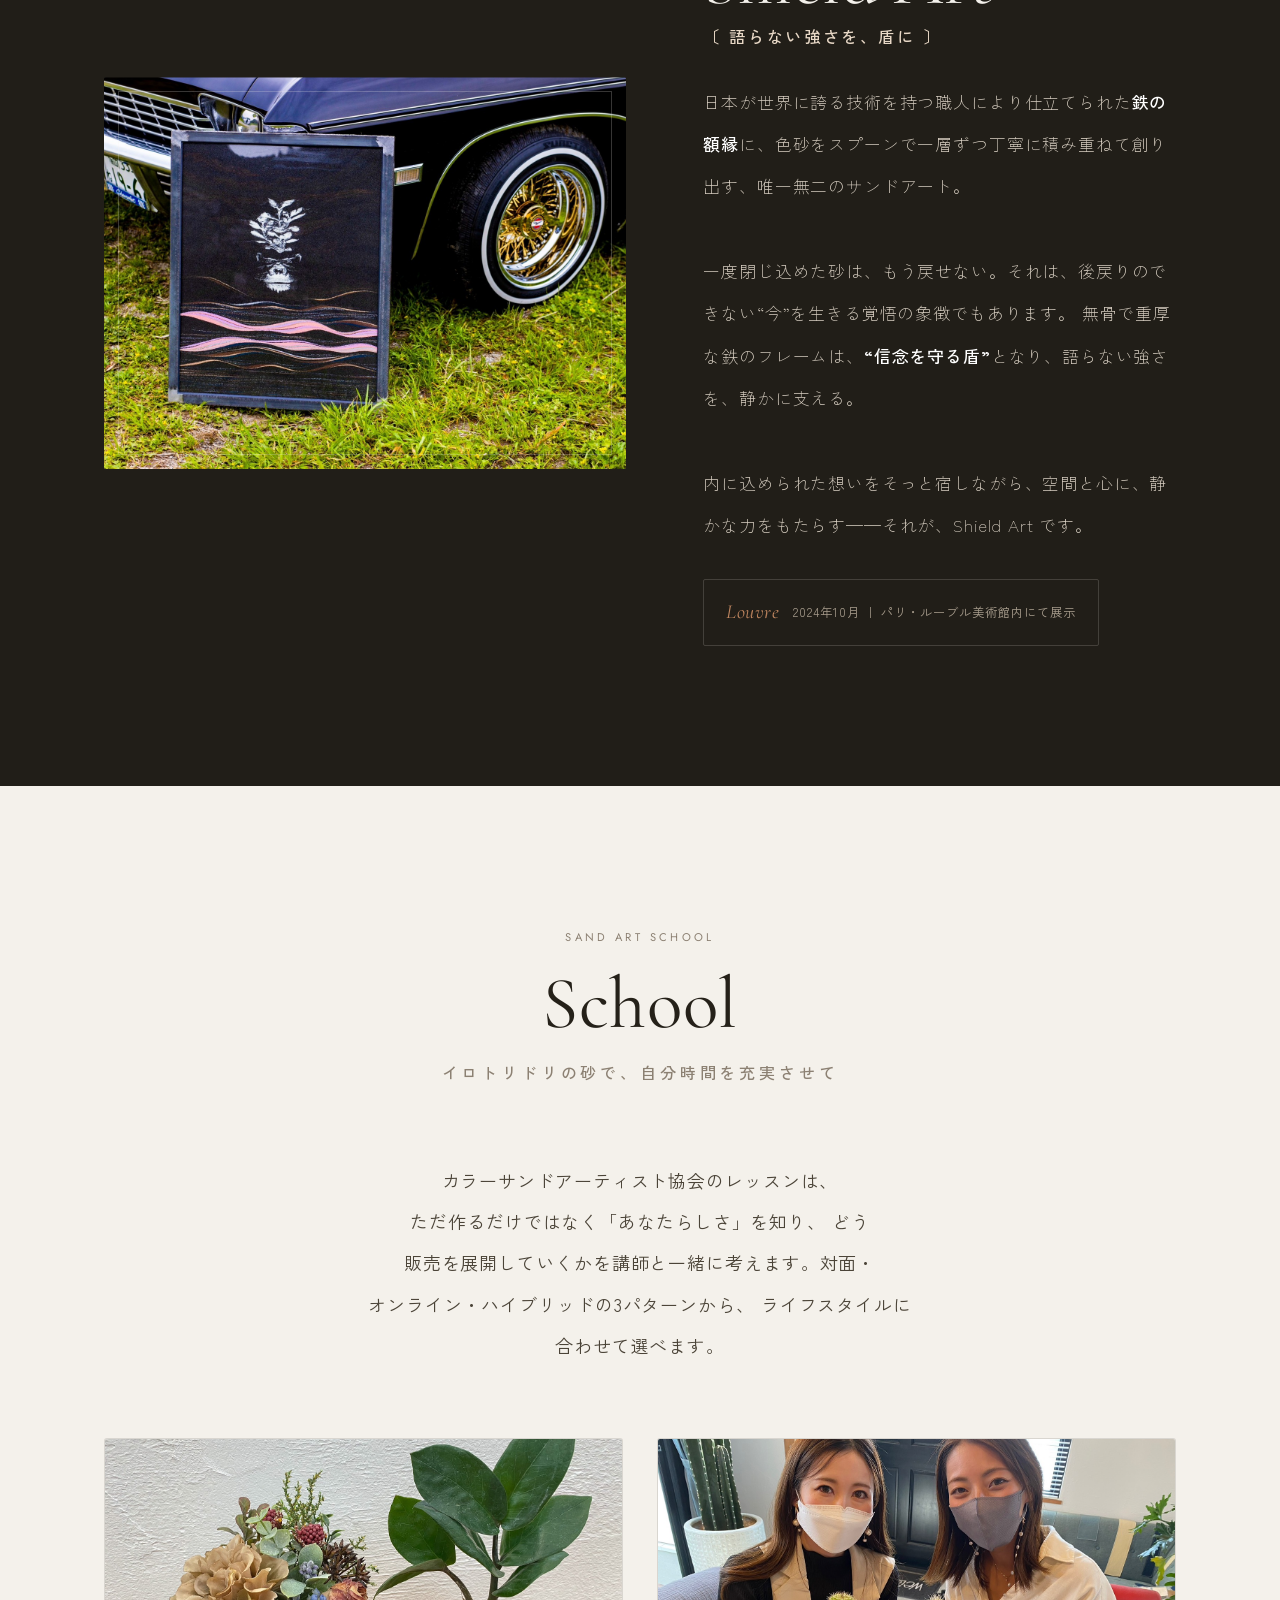
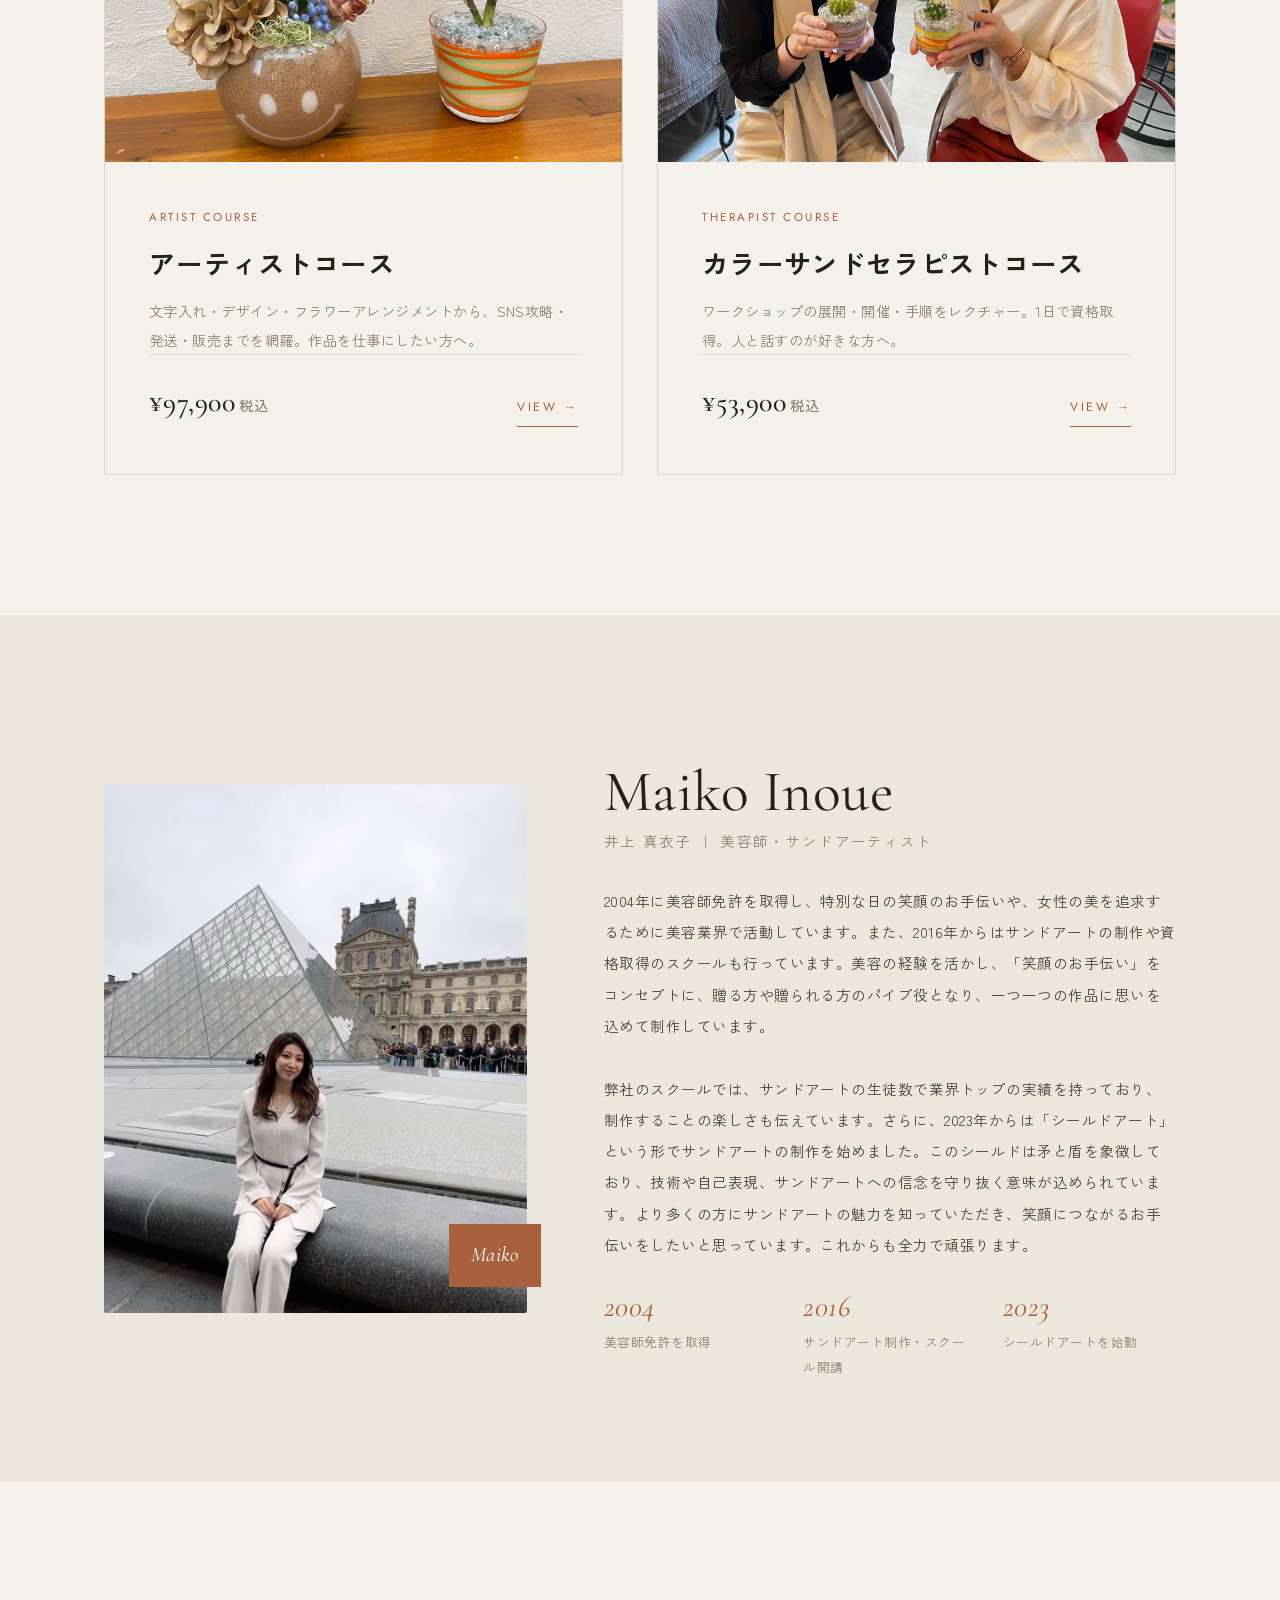
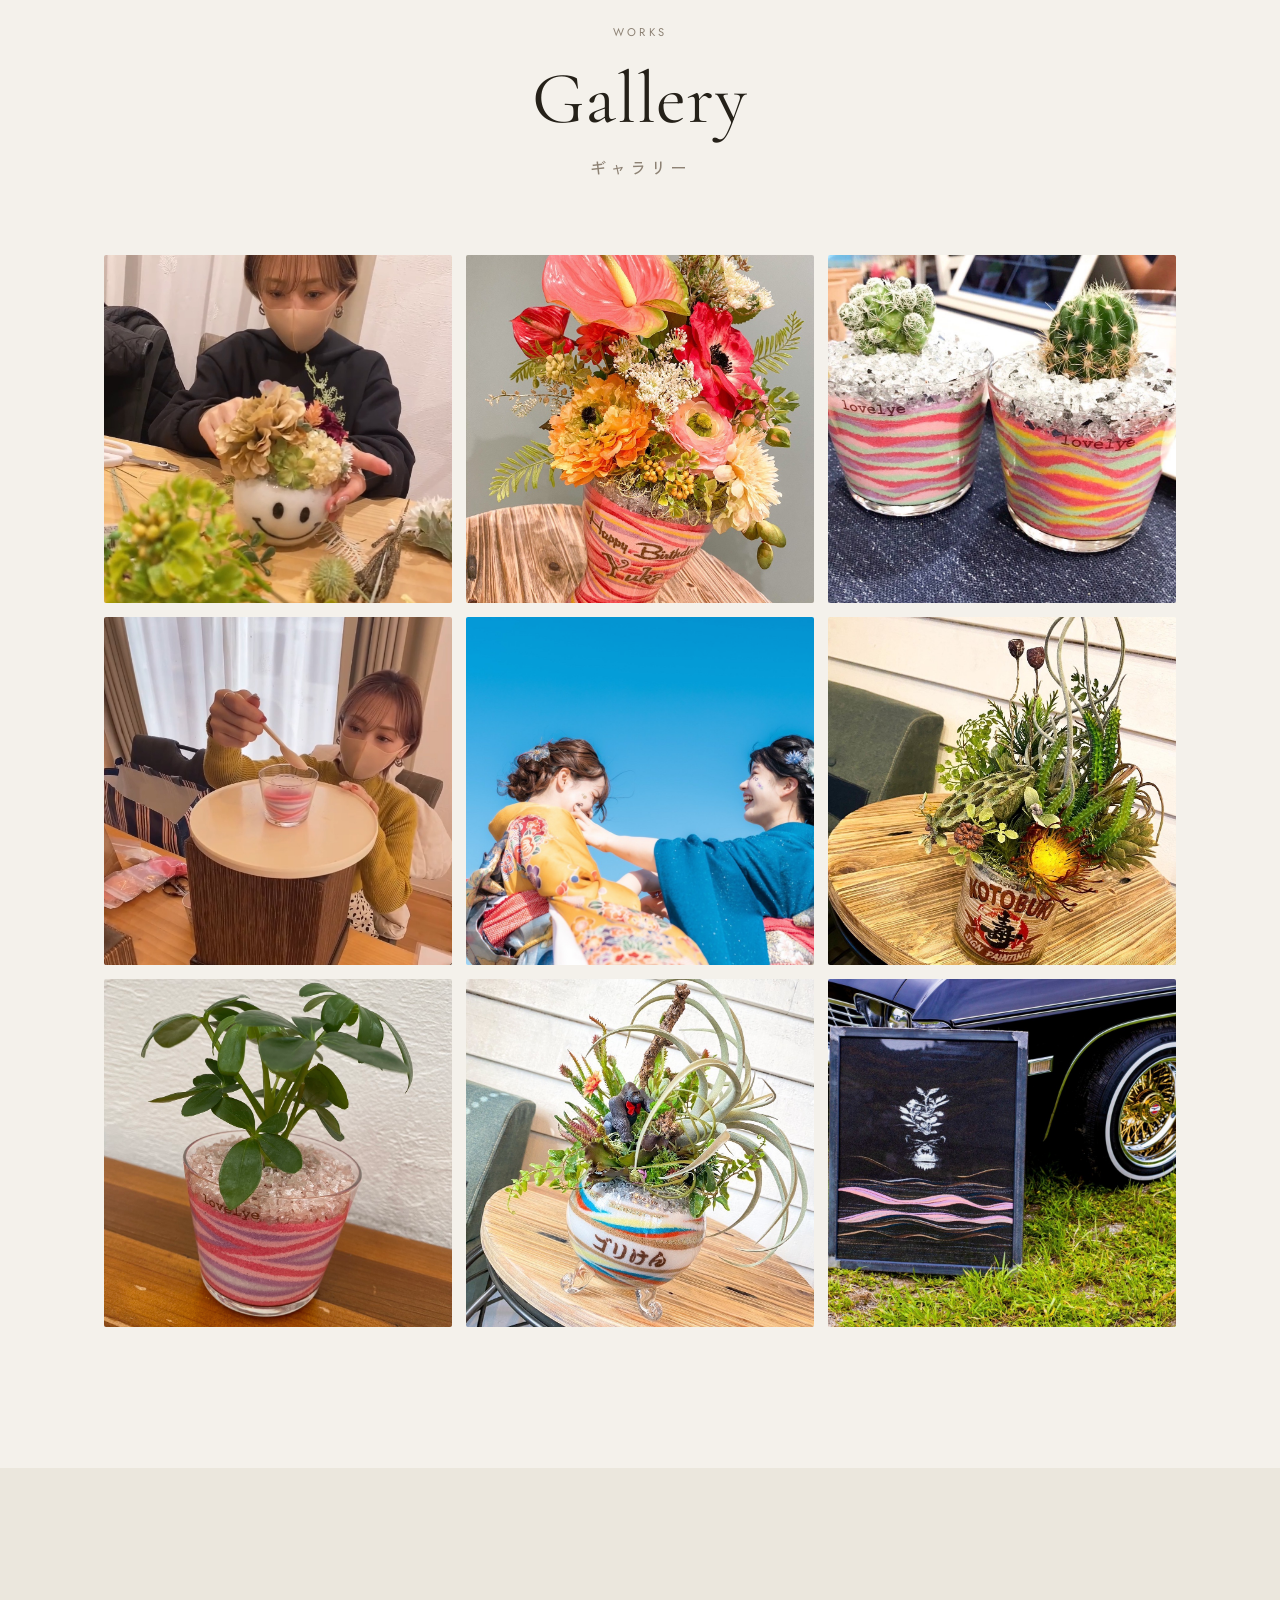
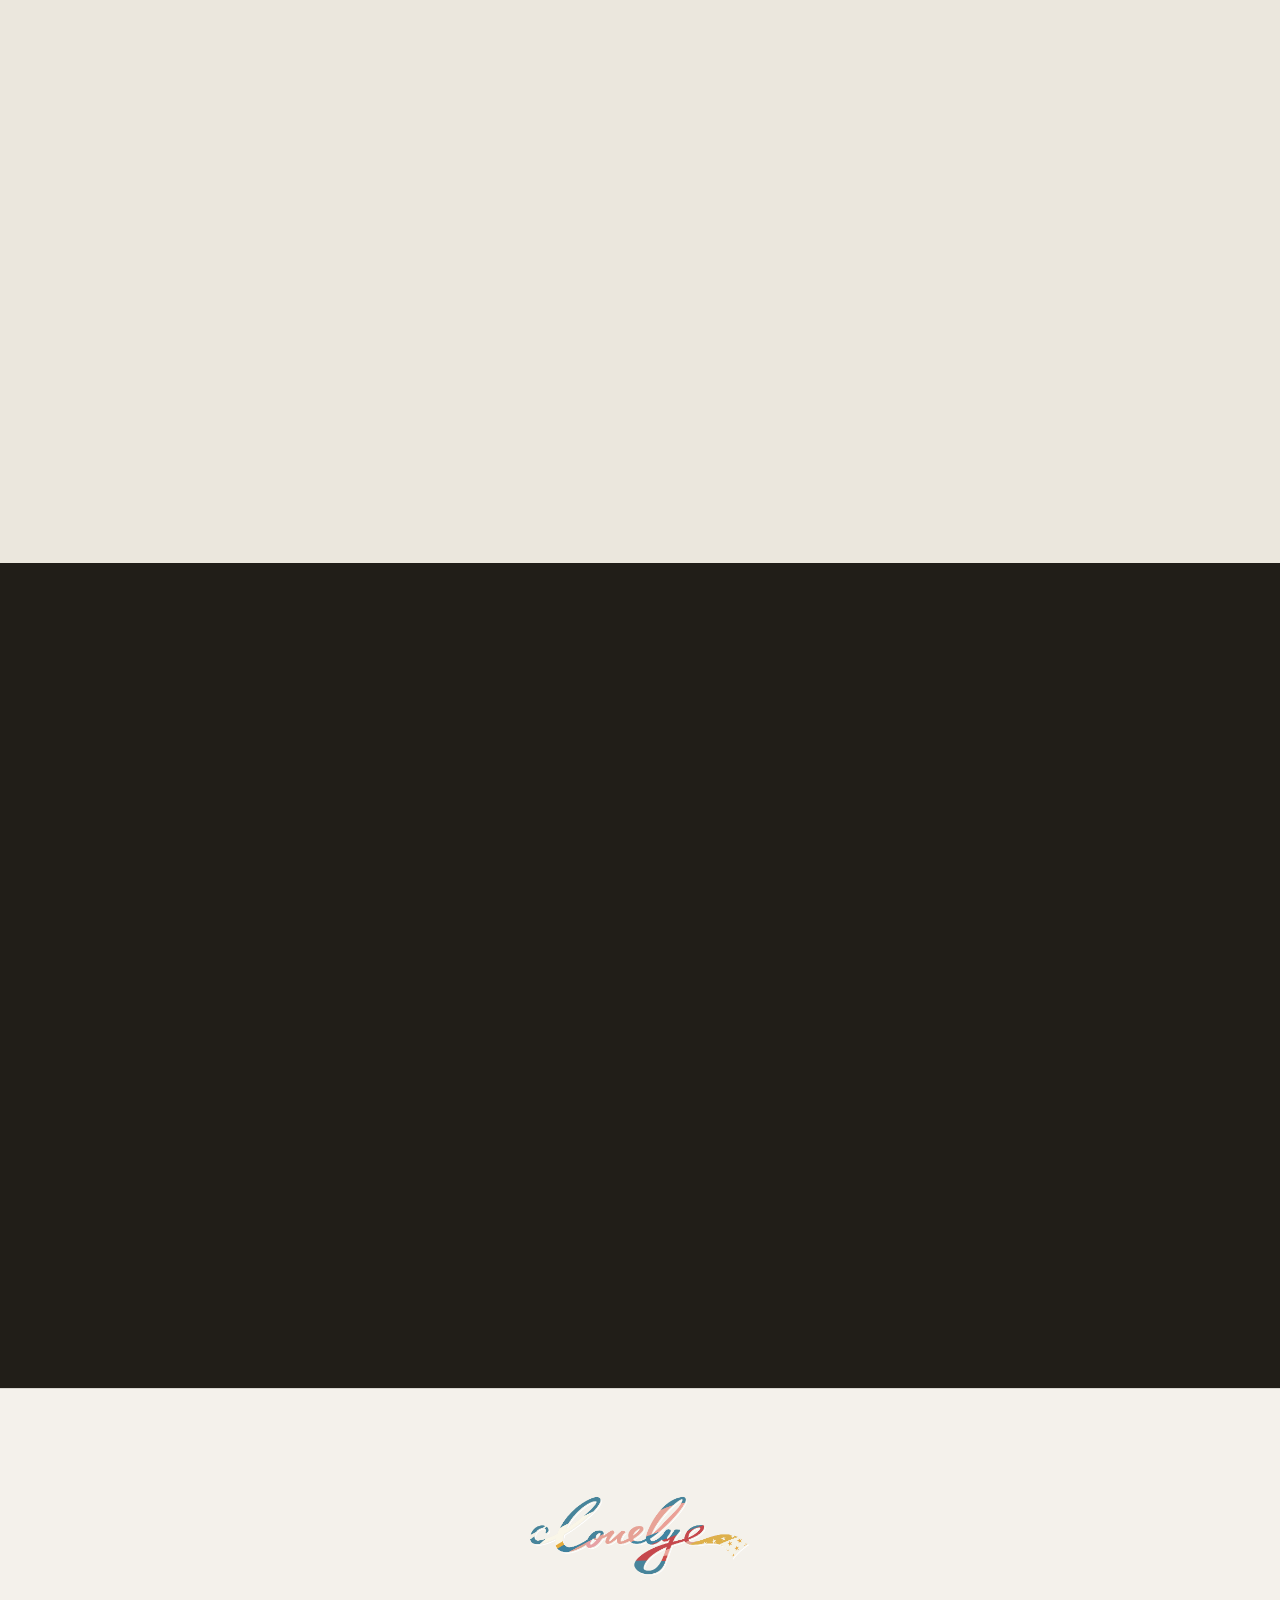
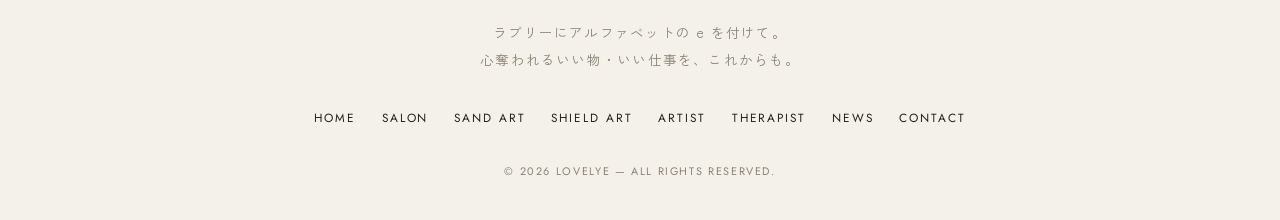
==== commit 27f03447: "Add News page; make homepage News items link to it - New news.html with the announcements as full ar" ====
--- a/index.html
+++ b/index.html
@@ -8,7 +8,7 @@
 <link rel="preconnect" href="https://fonts.googleapis.com">
 <link rel="preconnect" href="https://fonts.gstatic.com" crossorigin>
 <link href="https://fonts.googleapis.com/css2?family=Cormorant+Garamond:ital,wght@0,300;0,400;0,500;1,300;1,400;1,500&family=Jost:wght@300;400;500&family=Zen+Kaku+Gothic+New:wght@300;400;500;700&display=swap" rel="stylesheet">
-<link rel="stylesheet" href="assets/css/site.css?v=21">
+<link rel="stylesheet" href="assets/css/site.css?v=22">
 </head>
 <body>
 <svg class="svg-defs" aria-hidden="true" focusable="false"><defs><filter id="sharpen"><feConvolveMatrix order="3" preserveAlpha="true" kernelMatrix="0 -0.45 0 -0.45 2.8 -0.45 0 -0.45 0"/></filter></defs></svg>
@@ -21,6 +21,7 @@
     <a href="order.html">Sand&nbsp;Art</a>
     <a href="index.html#shieldart">Shield&nbsp;Art</a>
     <a href="artist.html">School</a>
+    <a href="news.html">News</a>
     <a href="index.html#contact">Contact</a>
   </nav>
   <button class="burger" id="burger" aria-label="menu"><span></span><span></span><span></span></button>
@@ -32,6 +33,7 @@
   <a href="index.html#shieldart">Shield Art<span class="jp">シールドアート</span></a>
   <a href="artist.html">Artist<span class="jp">アーティストコース</span></a>
   <a href="therapist.html">Therapist<span class="jp">セラピストコース</span></a>
+  <a href="news.html">News<span class="jp">お知らせ</span></a>
   <a href="index.html#contact">Contact<span class="jp">お問い合わせ</span></a>
 </div>
 
@@ -263,15 +265,16 @@
       <span class="jp">お知らせ</span>
     </div>
     <div class="news-list reveal d1">
-      <div class="news-item">
+      <a class="news-item" href="news.html#n1">
         <span class="date">2025 . 03 . 12</span><span class="cat">Salon</span>
         <span class="t">📢 早朝料金改定のお知らせ（4月1日より）</span>
-      </div>
-      <div class="news-item">
+      </a>
+      <a class="news-item" href="news.html#n2">
         <span class="date">2024 . 09 . 19</span><span class="cat">Shield Art</span>
         <span class="t">2024年10月、パリ・ルーブル美術館内にシールドアートを展示いたします。</span>
-      </div>
-    </div>
+      </a>
+    </div>
+    <p class="news-more reveal d2"><a href="news.html" class="tlink">View all news &rarr;</a></p>
   </div>
 </section>
 
@@ -303,12 +306,13 @@
       <a href="index.html#shieldart">Shield Art</a>
       <a href="artist.html">Artist</a>
       <a href="therapist.html">Therapist</a>
-      <a href="index.html#contact">Contact</a>
+      <a href="news.html">News</a>
+    <a href="index.html#contact">Contact</a>
     </nav>
     <p class="copy">© 2026 lovelye — All Rights Reserved.</p>
   </div>
 </footer>
 
-<script src="assets/js/site.js?v=21"></script>
+<script src="assets/js/site.js?v=22"></script>
 </body>
 </html>
--- a/assets/css/site.css
+++ b/assets/css/site.css
@@ -383,6 +383,22 @@
 .news-item .date{font-family:var(--jost);font-size:.8rem;letter-spacing:.1em;color:var(--muted)}
 .news-item .cat{font-family:var(--jost);font-size:.66rem;letter-spacing:.14em;text-transform:uppercase;color:var(--clay);border:1px solid var(--clay);border-radius:100px;padding:5px 0;text-align:center}
 .news-item .t{font-family:var(--gothic);font-weight:500;font-size:.98rem;letter-spacing:.03em}
+a.news-item{color:inherit}
+a.news-item .t{transition:color .3s var(--e)}
+a.news-item:hover .t{color:var(--clay)}
+.news-more{margin-top:clamp(28px,4vw,40px);text-align:right}
+/* news article page */
+.articles{max-width:780px;margin:0 auto}
+.article{padding:clamp(34px,5vw,56px) 0;border-bottom:1px solid var(--line)}
+.article:first-child{padding-top:0}
+.article:last-child{border-bottom:none}
+.article .meta{display:flex;align-items:center;gap:16px;margin-bottom:18px}
+.article .meta .date{font-family:var(--jost);font-size:.8rem;letter-spacing:.1em;color:var(--muted)}
+.article .meta .cat{font-family:var(--jost);font-size:.66rem;letter-spacing:.14em;text-transform:uppercase;color:var(--clay);border:1px solid var(--clay);border-radius:100px;padding:5px 14px}
+.article h2{font-family:var(--serif);font-weight:400;font-size:clamp(1.55rem,3.4vw,2.15rem);line-height:1.4;letter-spacing:.01em;margin-bottom:22px}
+.article .body p{color:var(--ink-soft);font-size:1rem;line-height:2.15;margin-bottom:1.1em}
+.article .body p:last-child{margin-bottom:0}
+.article .art-link{margin-top:26px}
 
 /* ---------- contact ---------- */
 .channels{display:grid;grid-template-columns:repeat(4,1fr);gap:1px;background:var(--line-d);border:1px solid var(--line-d);max-width:900px;margin:0 auto}
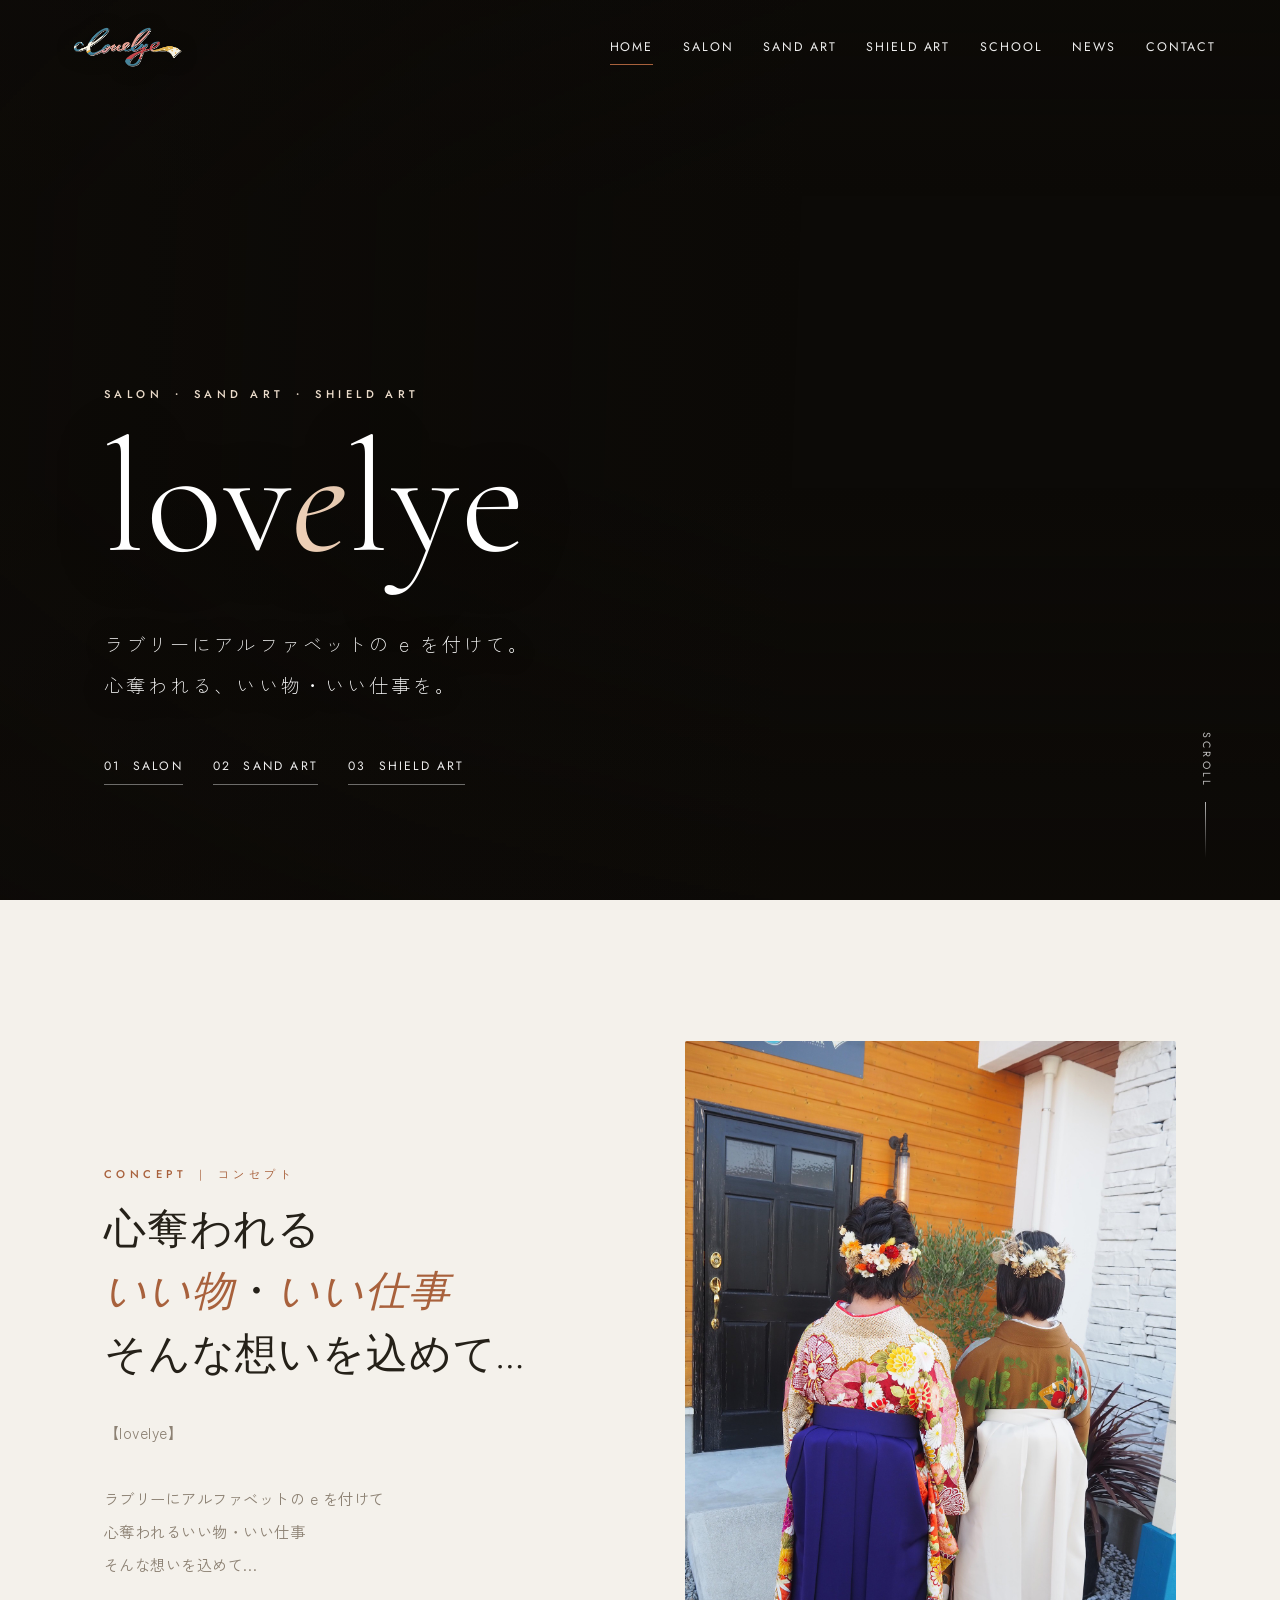
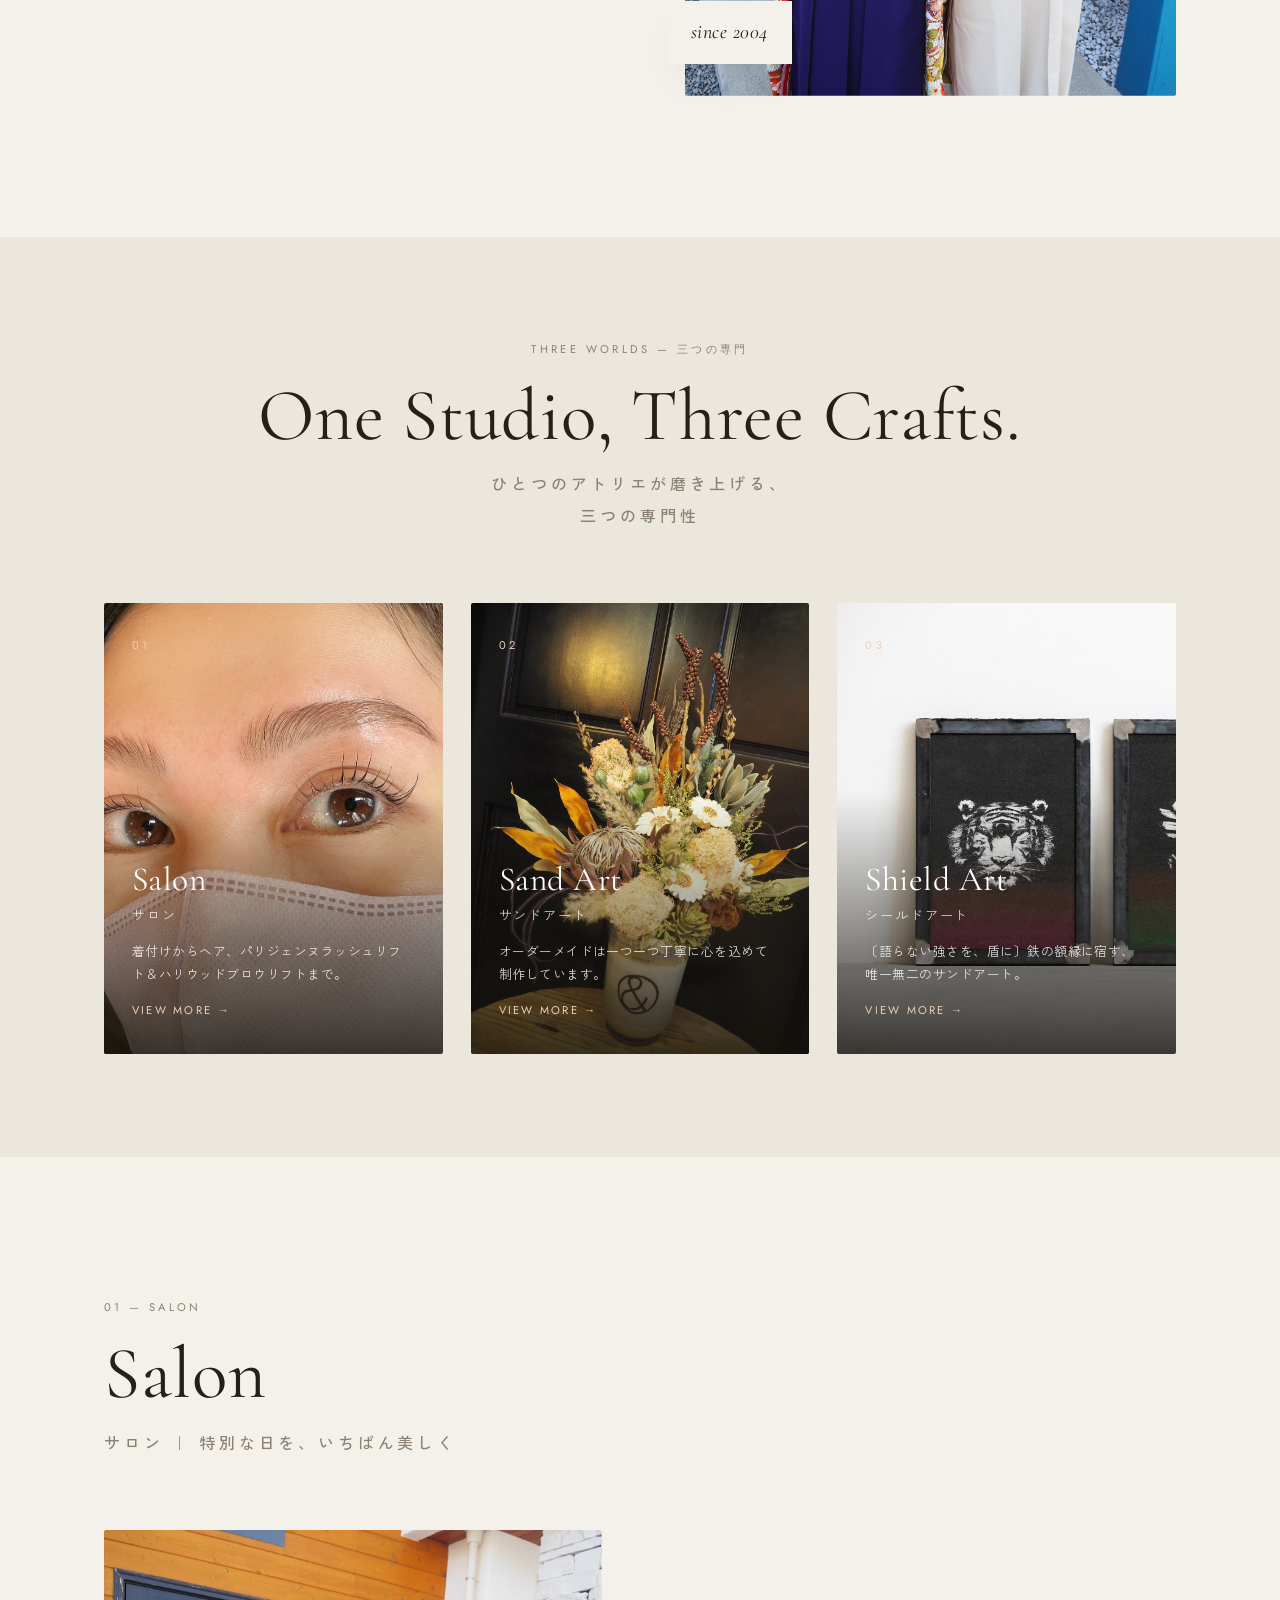
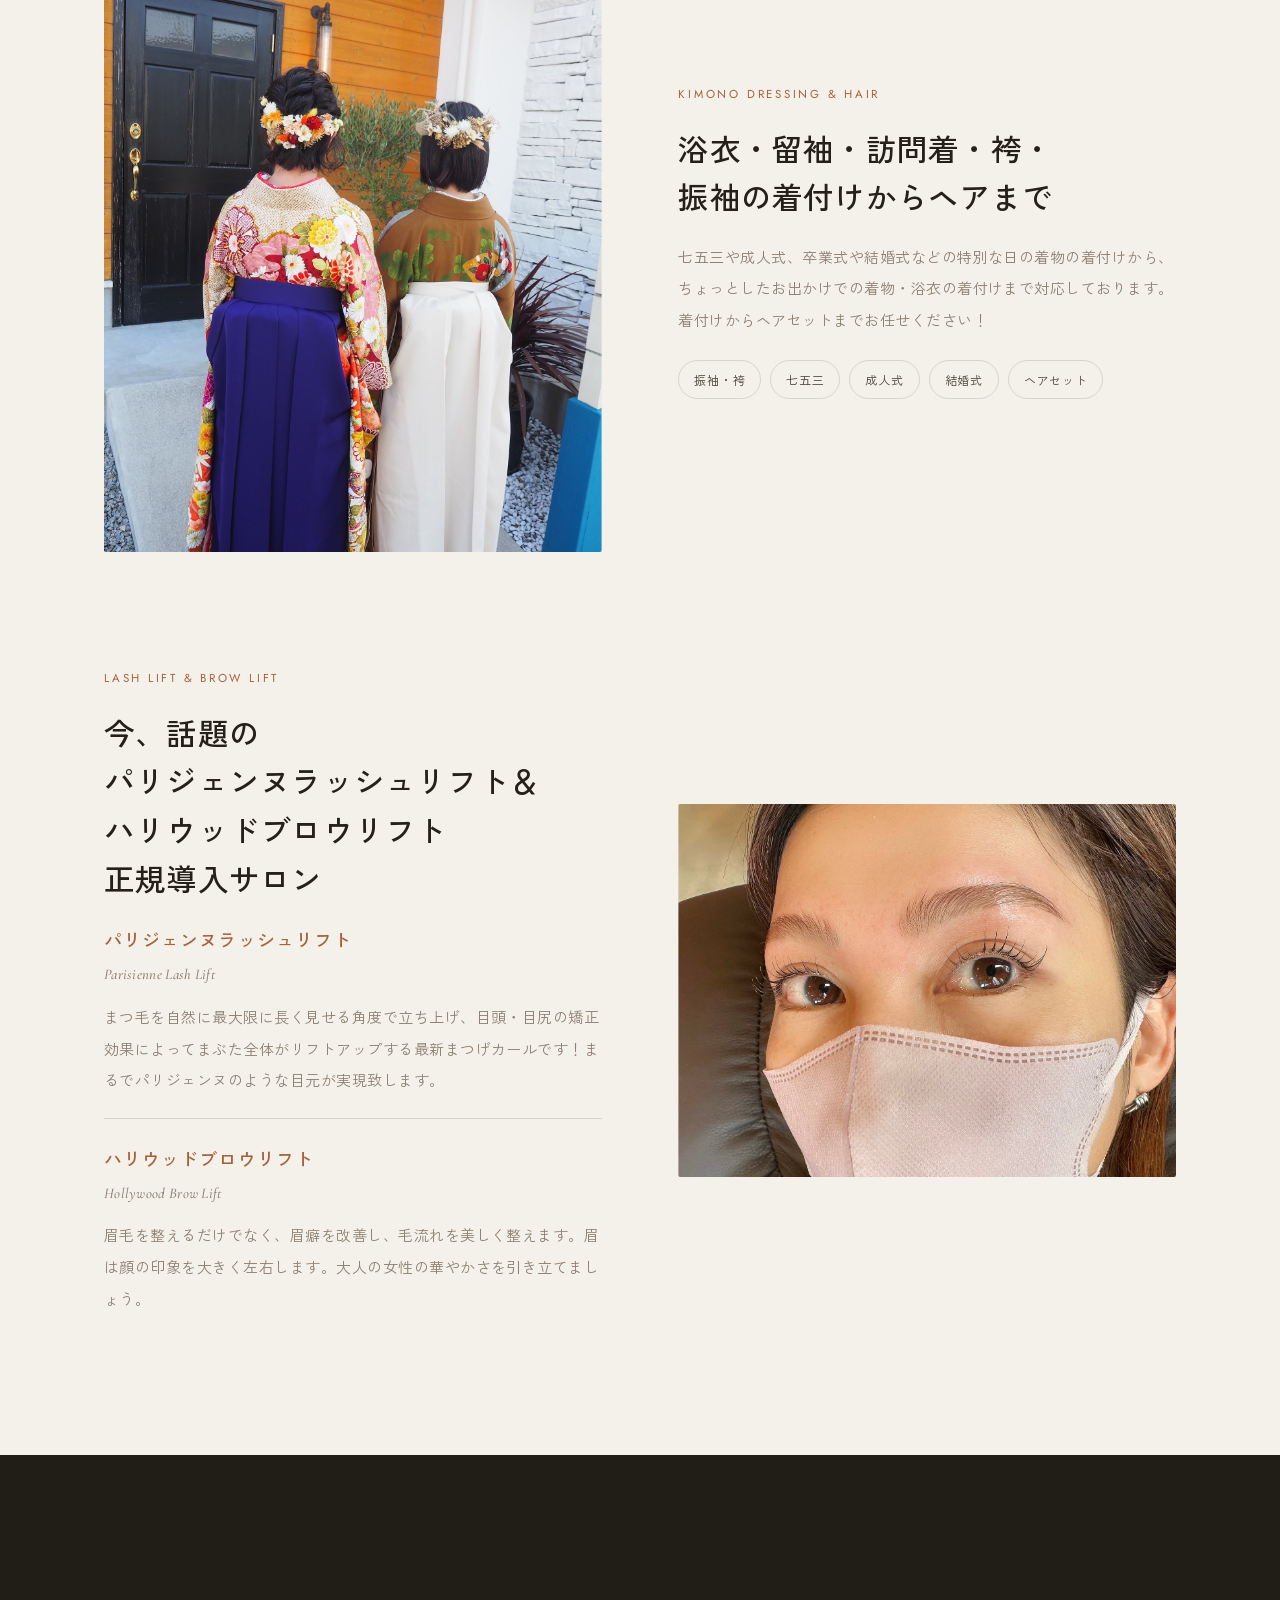
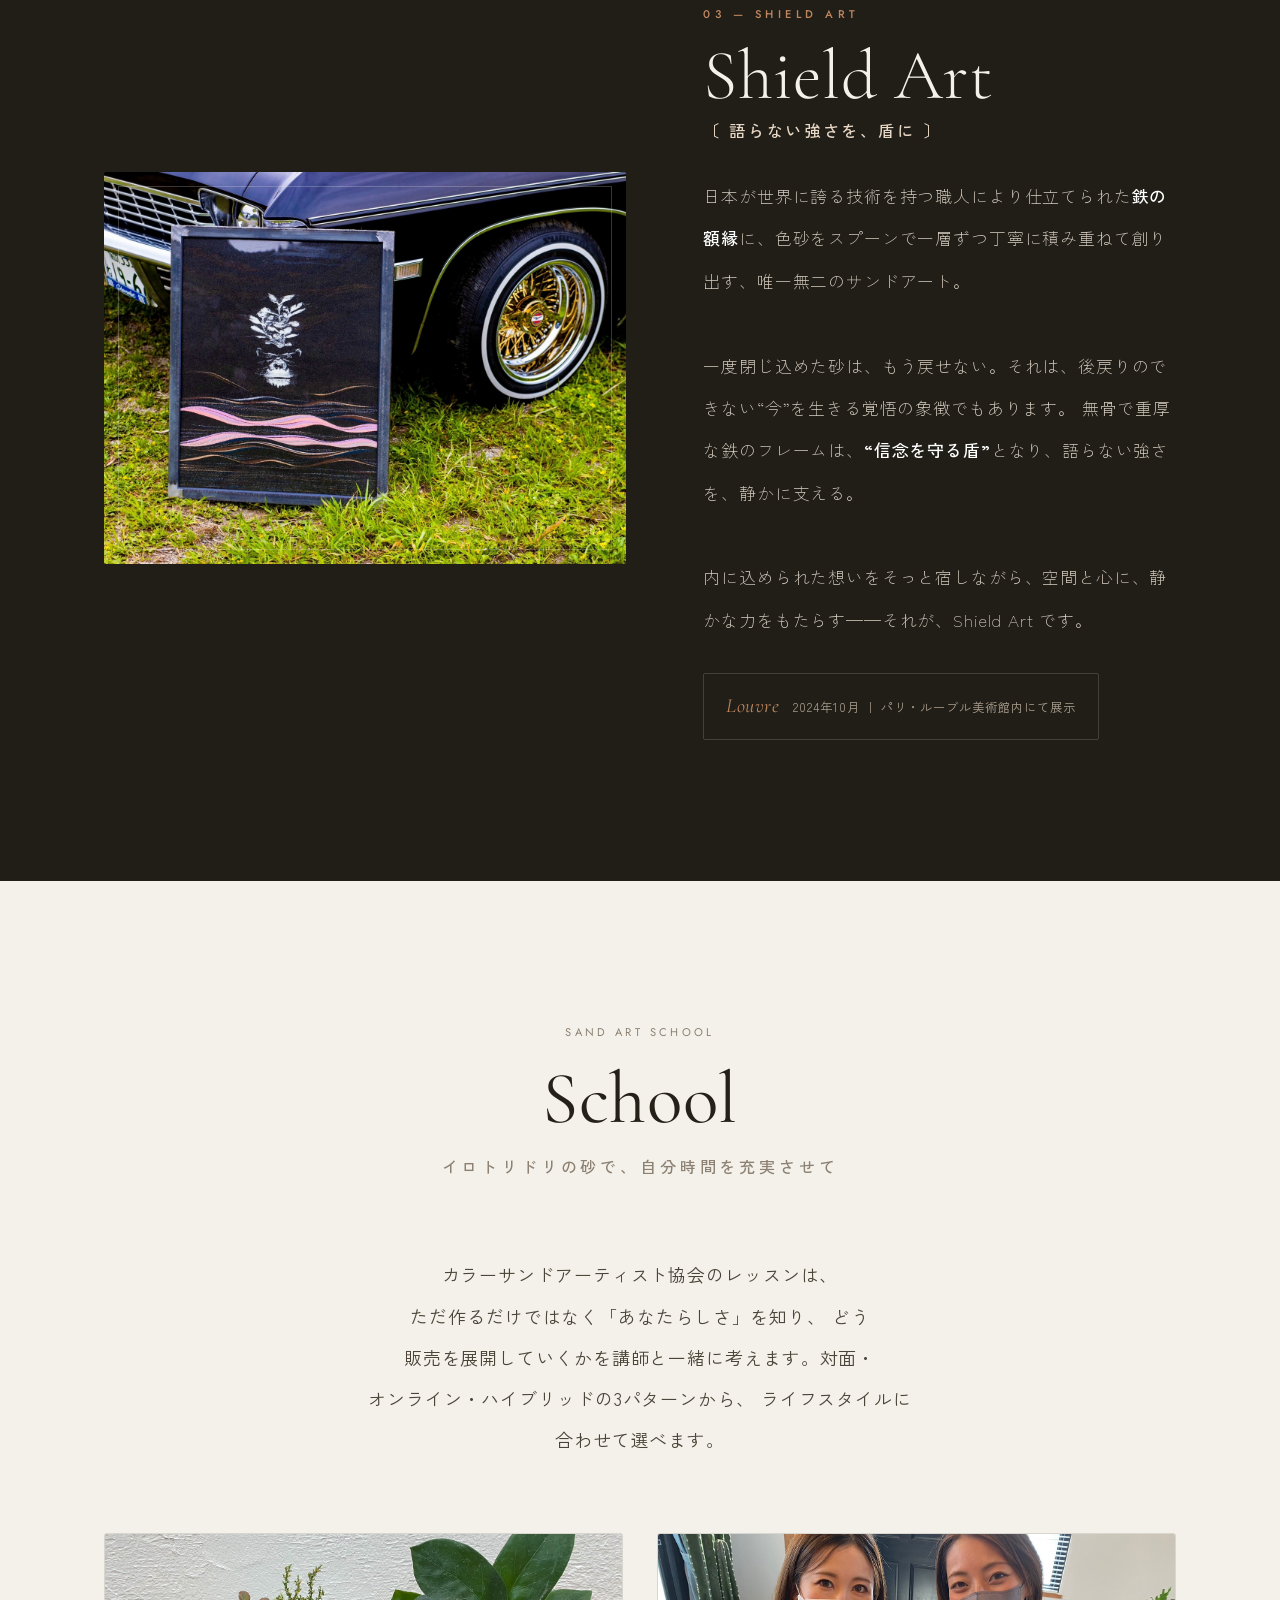
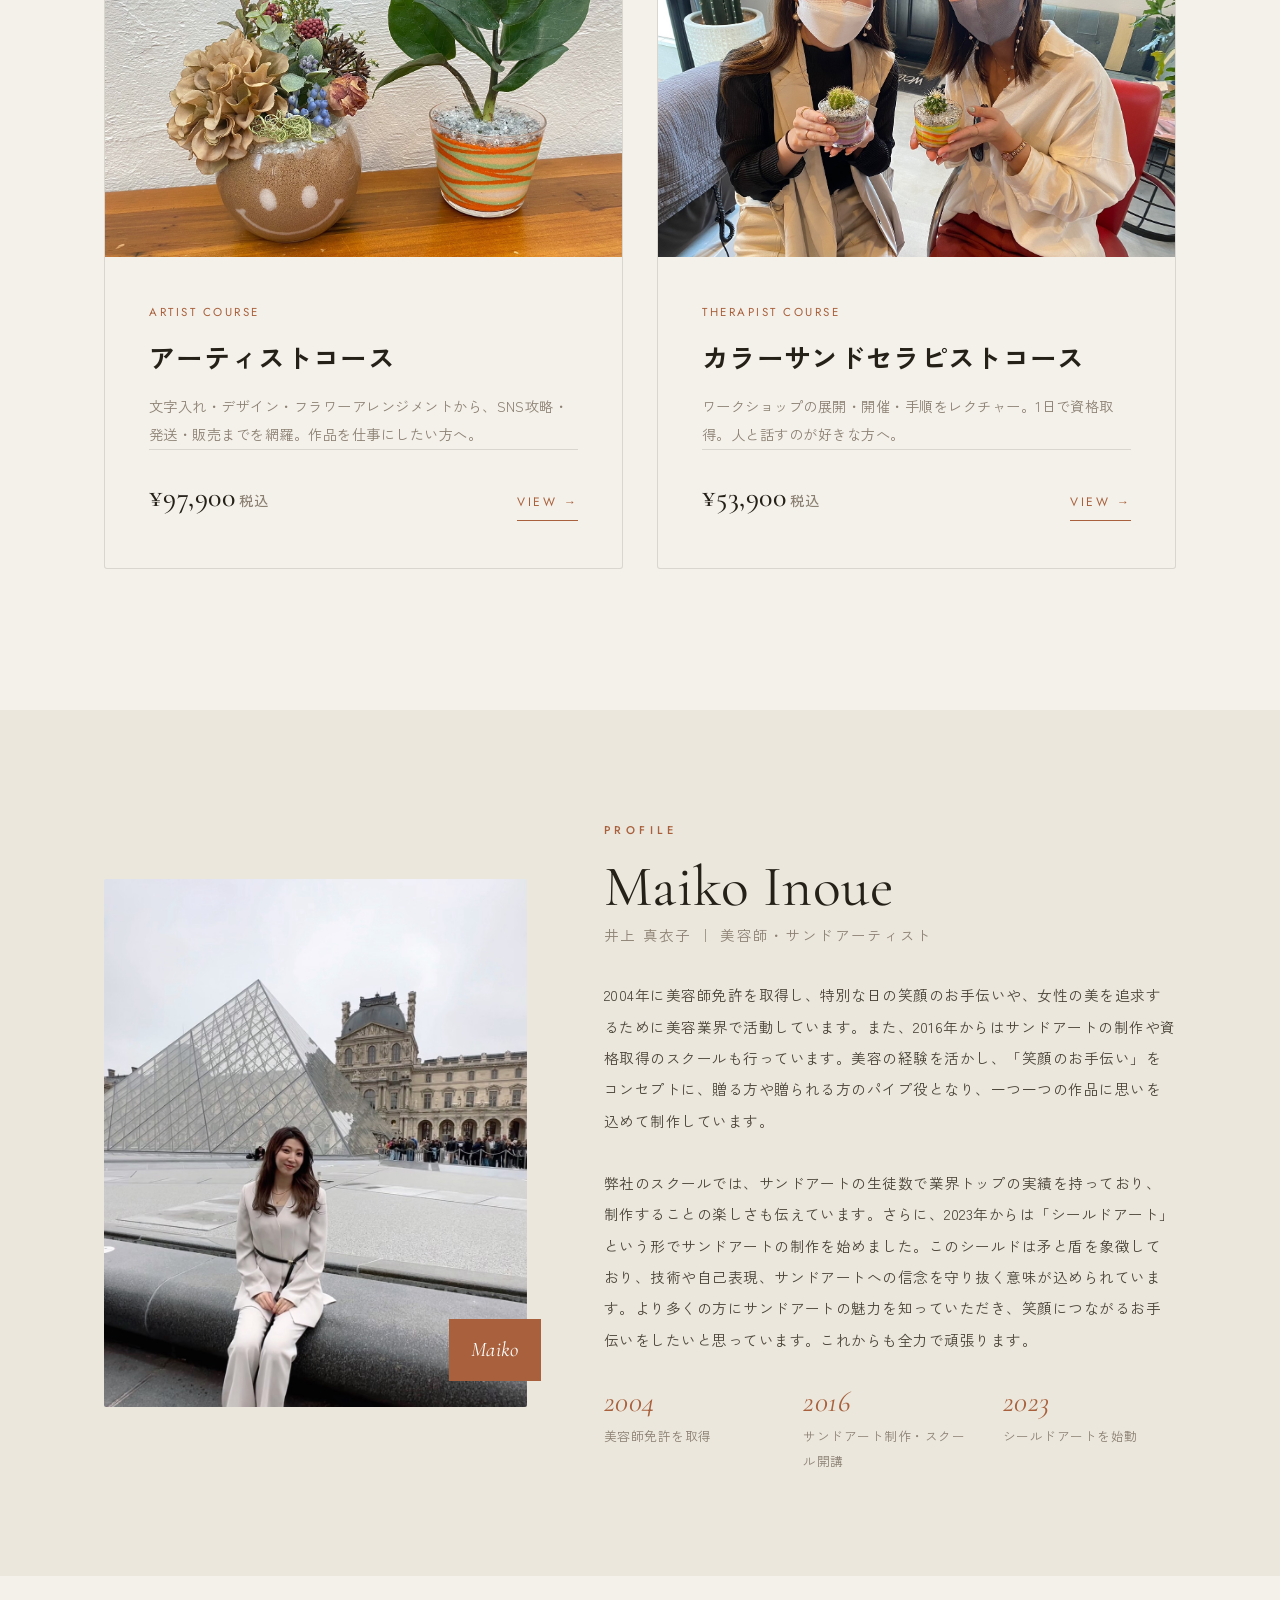
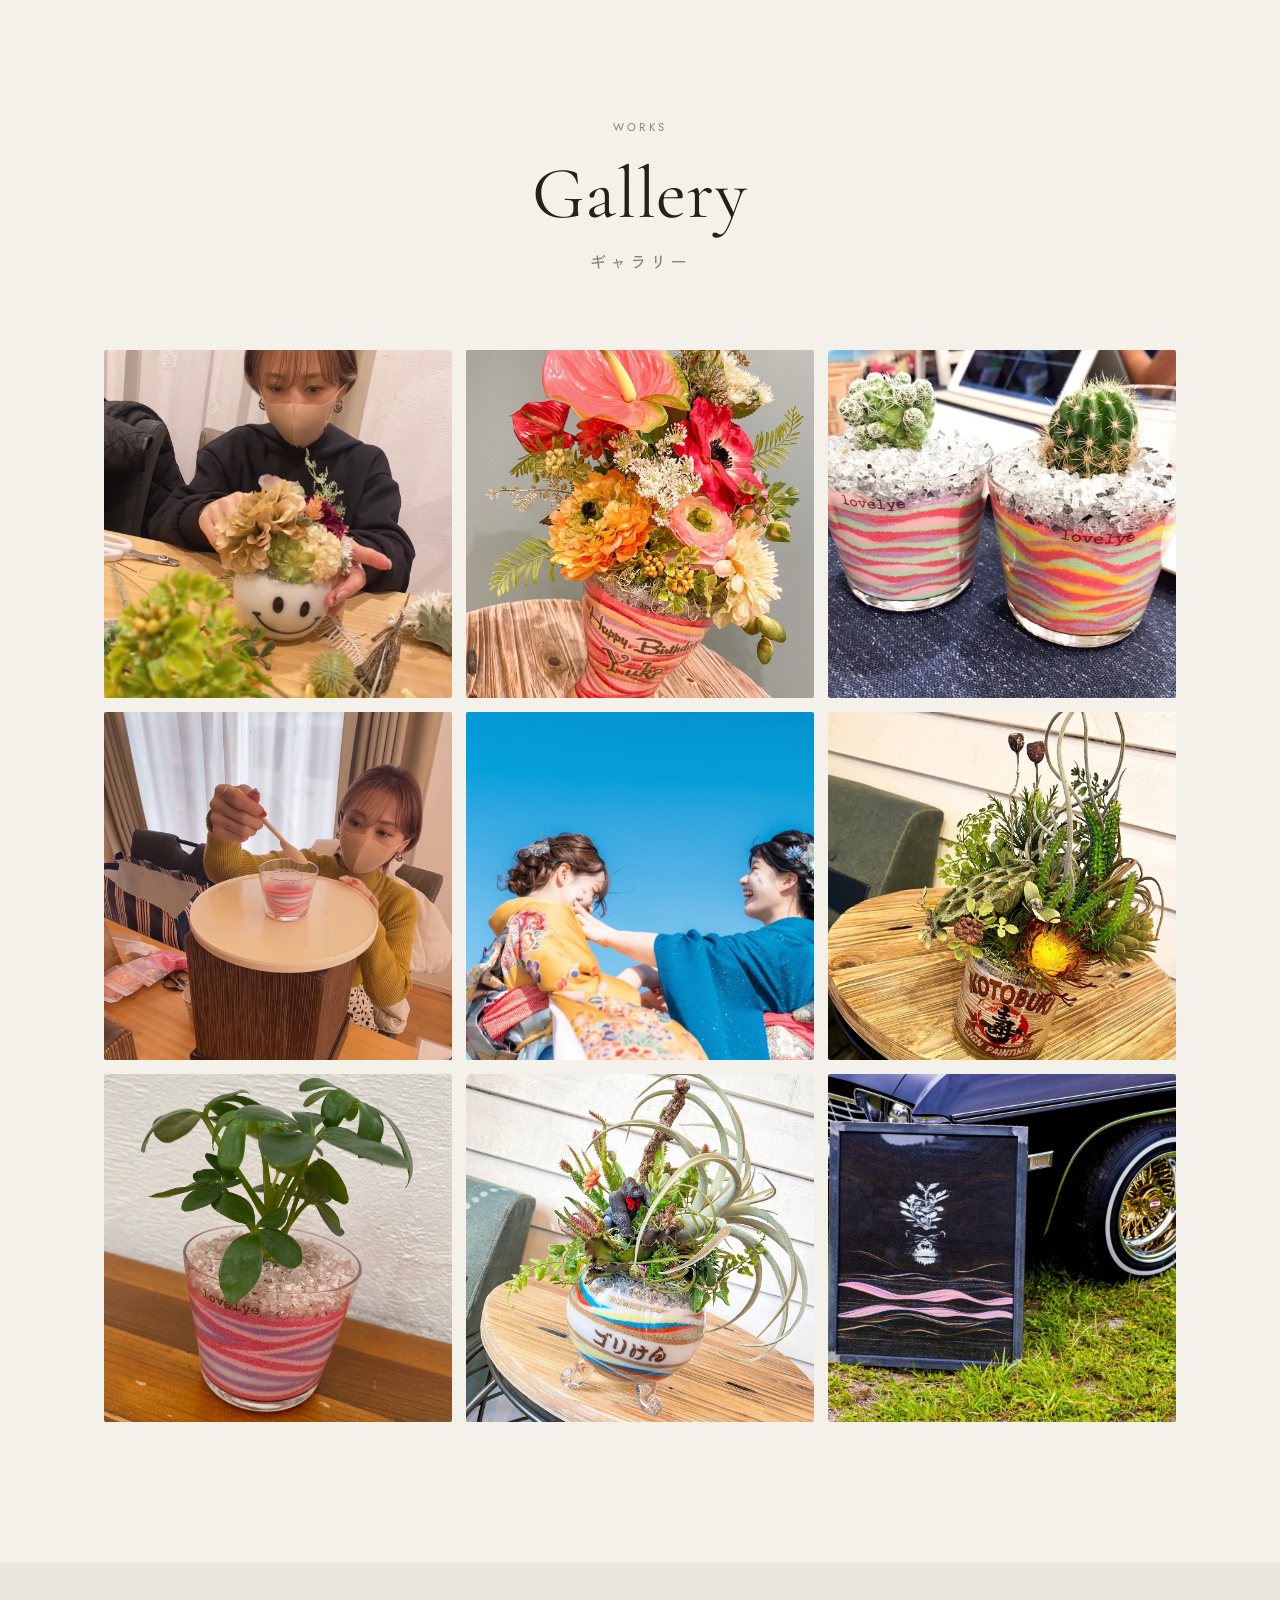
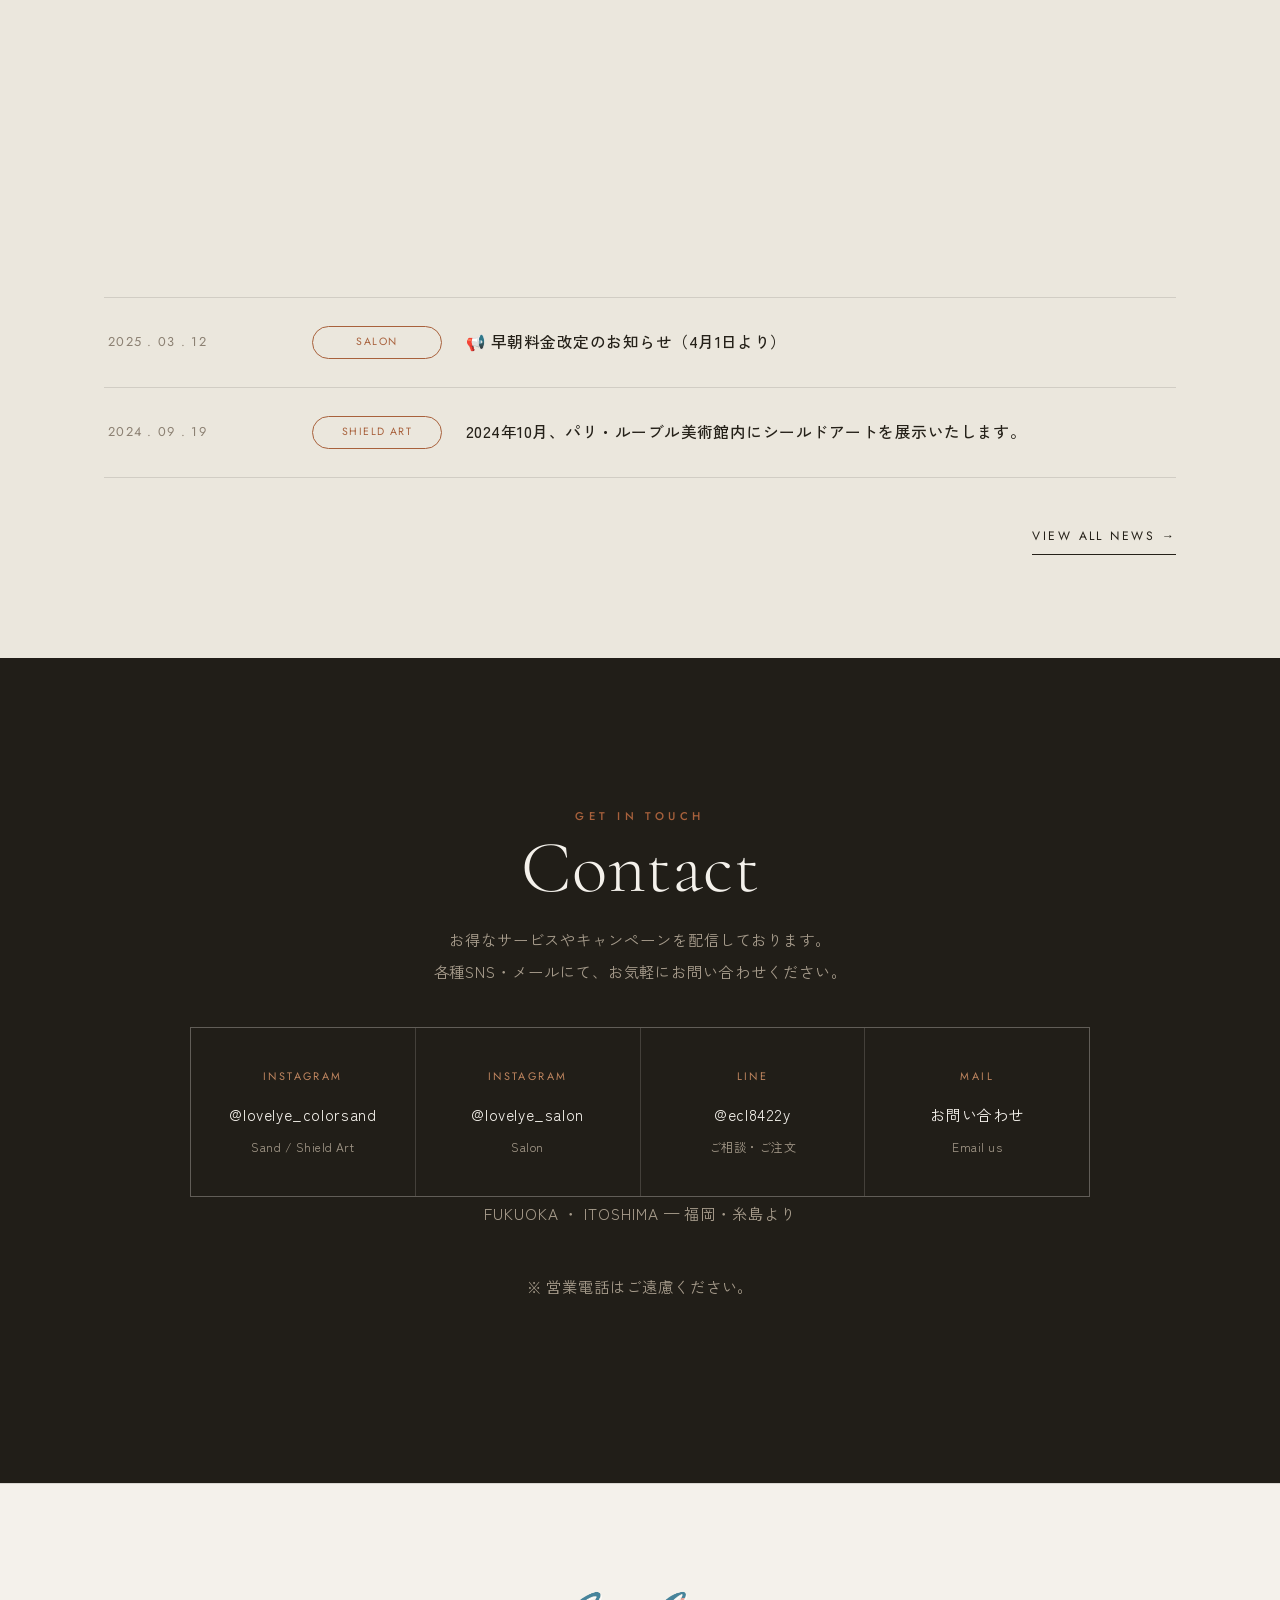
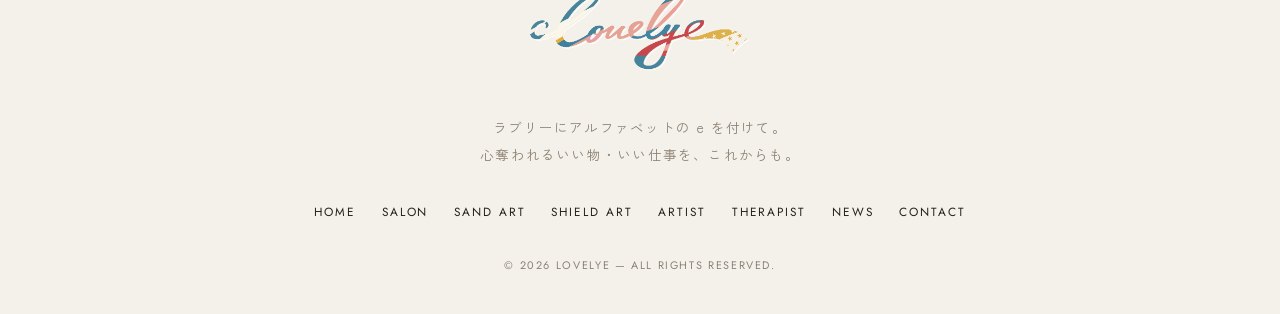
==== commit 66615d14: "Mobile fixes: line breaks, Shield card full image, menu fit, profile text - One Studio subtitle brea" ====
--- a/index.html
+++ b/index.html
@@ -8,7 +8,7 @@
 <link rel="preconnect" href="https://fonts.googleapis.com">
 <link rel="preconnect" href="https://fonts.gstatic.com" crossorigin>
 <link href="https://fonts.googleapis.com/css2?family=Cormorant+Garamond:ital,wght@0,300;0,400;0,500;1,300;1,400;1,500&family=Jost:wght@300;400;500&family=Zen+Kaku+Gothic+New:wght@300;400;500;700&display=swap" rel="stylesheet">
-<link rel="stylesheet" href="assets/css/site.css?v=22">
+<link rel="stylesheet" href="assets/css/site.css?v=23">
 </head>
 <body>
 <svg class="svg-defs" aria-hidden="true" focusable="false"><defs><filter id="sharpen"><feConvolveMatrix order="3" preserveAlpha="true" kernelMatrix="0 -0.45 0 -0.45 2.8 -0.45 0 -0.45 0"/></filter></defs></svg>
@@ -85,7 +85,7 @@
     <div class="shead center reveal">
       <span class="num">Three Worlds — 三つの専門</span>
       <h2>One Studio, Three Crafts.</h2>
-      <span class="jp">ひとつのアトリエが磨き上げる、三つの専門性</span>
+      <span class="jp">ひとつのアトリエが磨き上げる、<br>三つの専門性</span>
     </div>
     <div class="tri">
       <a href="index.html#salon" class="tri-card reveal d1">
@@ -101,7 +101,7 @@
           <span class="go">View more →</span></div>
       </a>
       <a href="index.html#shieldart" class="tri-card reveal d3">
-        <div class="ph"><img src="assets/img/feature-4.jpg" alt="シールドアート" style="object-position:24% center"></div>
+        <div class="ph"><img src="assets/img/feature-4.jpg" alt="シールドアート"></div>
         <div class="body"><span class="idx">03</span><h3>Shield Art</h3><span class="jp">シールドアート</span>
           <p>〔語らない強さを、盾に〕鉄の額縁に宿す、唯一無二のサンドアート。</p>
           <span class="go">View more →</span></div>
@@ -131,7 +131,7 @@
       <div class="fig"><img src="assets/img/feature-3.jpg" alt="まつ毛・眉"></div>
       <div class="txt">
         <span class="kick">Lash Lift & Brow Lift</span>
-        <h3>今、話題の<br>パリジェンヌラッシュリフト＆<br>ハリウッドブロウリフト 正規導入サロン</h3>
+        <h3>今、話題の<br>パリジェンヌラッシュリフト＆<br>ハリウッドブロウリフト<br>正規導入サロン</h3>
         <div class="subitem">
           <h4>パリジェンヌラッシュリフト<span class="en">Parisienne Lash Lift</span></h4>
           <p>まつ毛を自然に最大限に長く見せる角度で立ち上げ、目頭・目尻の矯正効果によってまぶた全体がリフトアップする最新まつげカールです！まるでパリジェンヌのような目元が実現致します。</p>
@@ -313,6 +313,6 @@
   </div>
 </footer>
 
-<script src="assets/js/site.js?v=22"></script>
+<script src="assets/js/site.js?v=23"></script>
 </body>
 </html>
--- a/assets/css/site.css
+++ b/assets/css/site.css
@@ -121,10 +121,13 @@
 .menu-open .burger span:nth-child(3){transform:translateY(-6.5px) rotate(-45deg)}
 
 .mobile-nav{position:fixed;inset:0;z-index:105;background:var(--dark);
-  display:flex;flex-direction:column;align-items:center;justify-content:center;gap:22px;
+  display:flex;flex-direction:column;align-items:center;justify-content:flex-start;
+  gap:clamp(13px,2.1vh,22px);overflow-y:auto;padding:80px 20px 44px;
   opacity:0;visibility:hidden;transition:opacity .5s var(--e),visibility .5s var(--e)}
+.mobile-nav a:first-child{margin-top:auto}
+.mobile-nav a:last-child{margin-bottom:auto}
 .menu-open .mobile-nav{opacity:1;visibility:visible}
-.mobile-nav a{font-family:var(--serif);font-size:1.9rem;color:var(--paper);letter-spacing:.02em;text-align:center}
+.mobile-nav a{font-family:var(--serif);font-size:clamp(1.5rem,5.6vw,1.9rem);color:var(--paper);letter-spacing:.02em;text-align:center;flex-shrink:0}
 .mobile-nav a .jp{display:block;font-family:var(--gothic);font-size:.74rem;letter-spacing:.2em;color:var(--muted-l);margin-top:2px}
 
 /* ---------- reveal ---------- */
@@ -210,6 +213,7 @@
 .tri-card{position:relative;overflow:hidden;border-radius:2px;background:var(--paper-2)}
 .tri-card .ph{aspect-ratio:3/4;overflow:hidden}
 .tri-card img{width:100%;height:100%;object-fit:cover;transition:transform 1.2s var(--e);filter:saturate(.98)}
+.tri-card.d3 .ph img{object-position:24% center}
 .tri-card:hover img{transform:scale(1.06)}
 .tri-card .body{position:absolute;inset:0;display:flex;flex-direction:column;justify-content:flex-end;padding:32px 28px;background:linear-gradient(180deg,transparent 42%,rgba(20,17,12,.82) 100%);color:#fff}
 .tri-card .idx{font-family:var(--jost);font-size:.7rem;letter-spacing:.3em;color:#EdCFB6;margin-bottom:auto}
@@ -233,7 +237,7 @@
 /* separated sub items (e.g. lash / brow) */
 .subitem{padding-top:22px;margin-top:22px;border-top:1px solid var(--line)}
 .subitem:first-of-type{border-top:none;padding-top:0;margin-top:0}
-.subitem h4{font-family:var(--gothic);font-weight:500;font-size:1.12rem;letter-spacing:.06em;color:var(--clay);margin-bottom:12px;display:flex;align-items:baseline;gap:12px}
+.subitem h4{font-family:var(--gothic);font-weight:500;font-size:1.12rem;letter-spacing:.06em;color:var(--clay);margin-bottom:12px;display:flex;flex-direction:column;align-items:flex-start;gap:3px}
 .subitem h4 .en{font-family:var(--serif);font-style:italic;font-size:.92rem;color:var(--muted);letter-spacing:.02em}
 .subitem p{color:var(--muted);font-size:.92rem;line-height:2.05}
 
@@ -459,4 +463,9 @@
   .hero-bg .hs .hfg{object-fit:contain;object-position:center 46%;transform:none;filter:url(#sharpen) saturate(1.02) contrast(1.02)}
   .hero-bg .hs .hbg{display:block;object-fit:cover;object-position:center;transform:scale(1.15);filter:blur(26px) saturate(1.1) brightness(.62)}
   .subhero-bg img{object-position:center 40%}
-}
+  /* Shield Art card: show the whole artwork (both frames) */
+  .tri-card.d3 .ph{aspect-ratio:3/2}
+  .tri-card.d3 .ph img{object-fit:cover;object-position:center}
+  /* profile body text: fill the line width (less ragged right margin) */
+  .prof-txt p{text-wrap:wrap;word-break:normal;line-break:strict}
+}
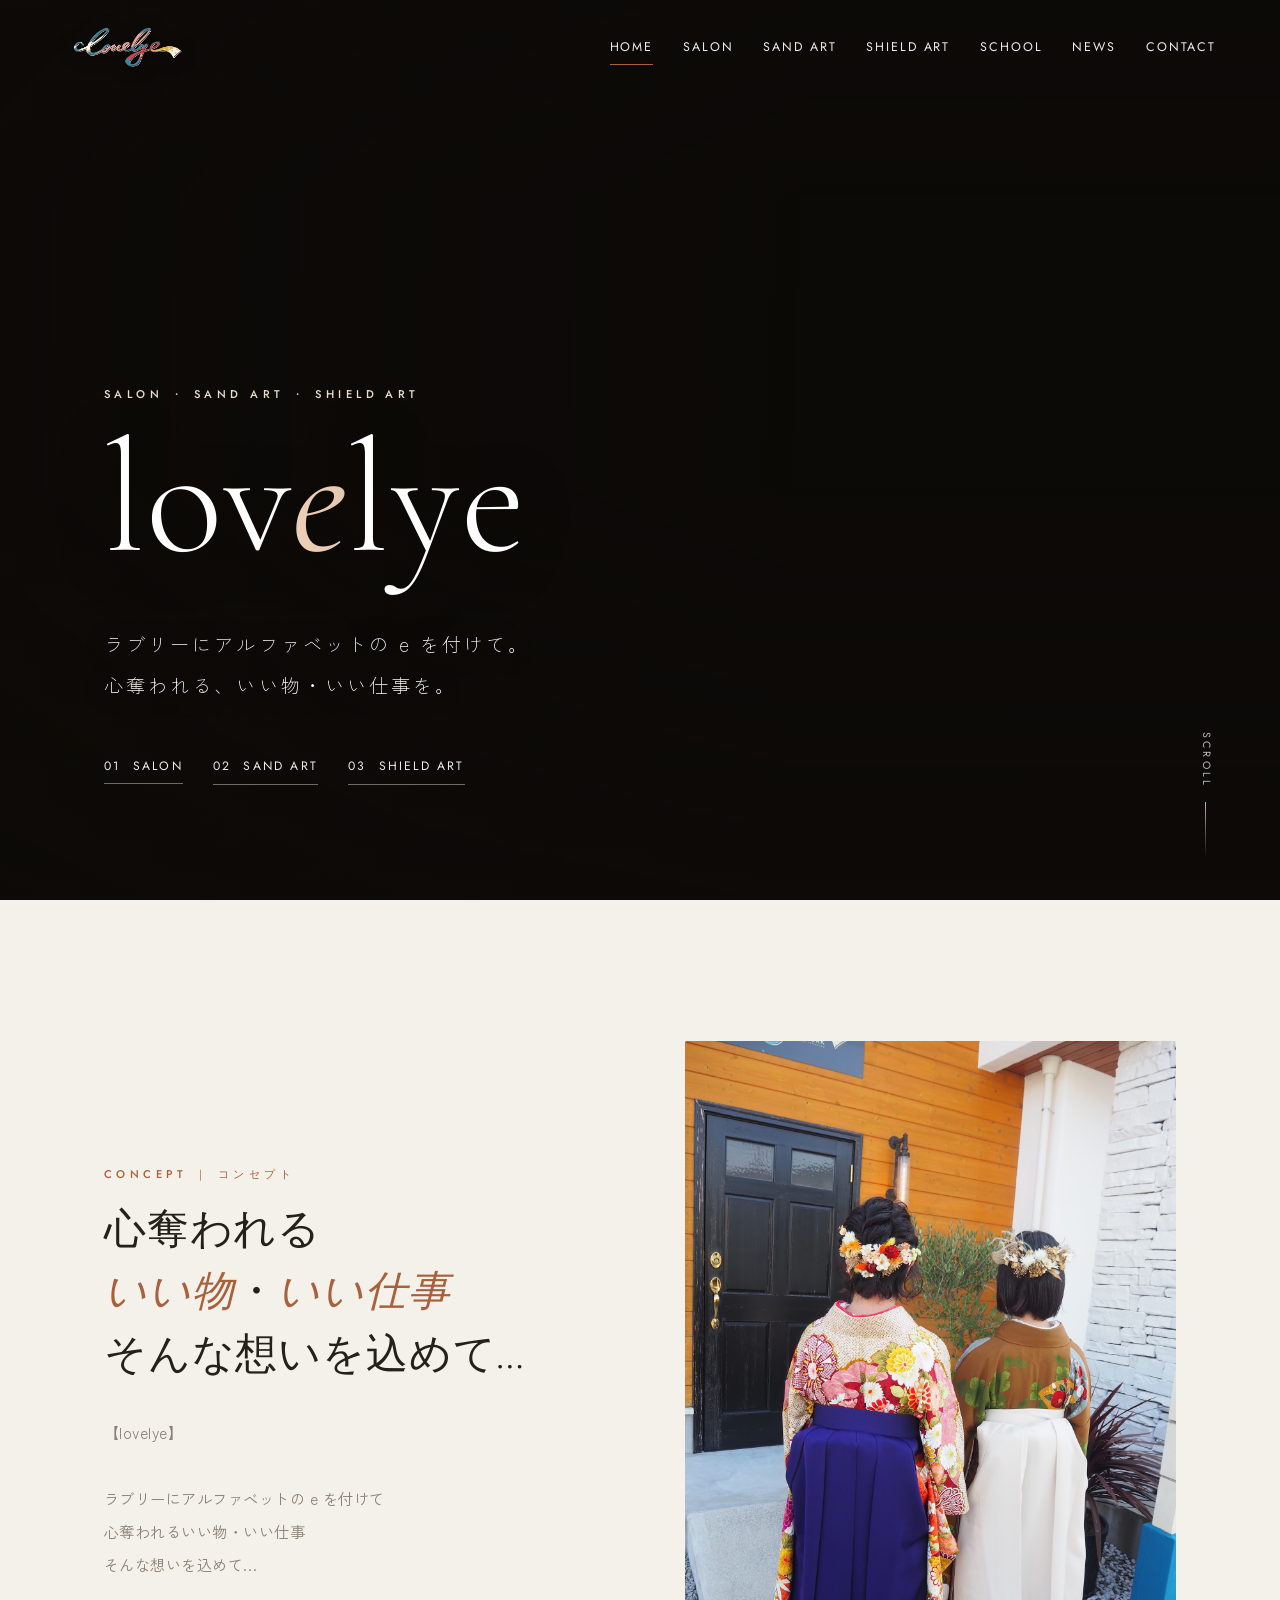
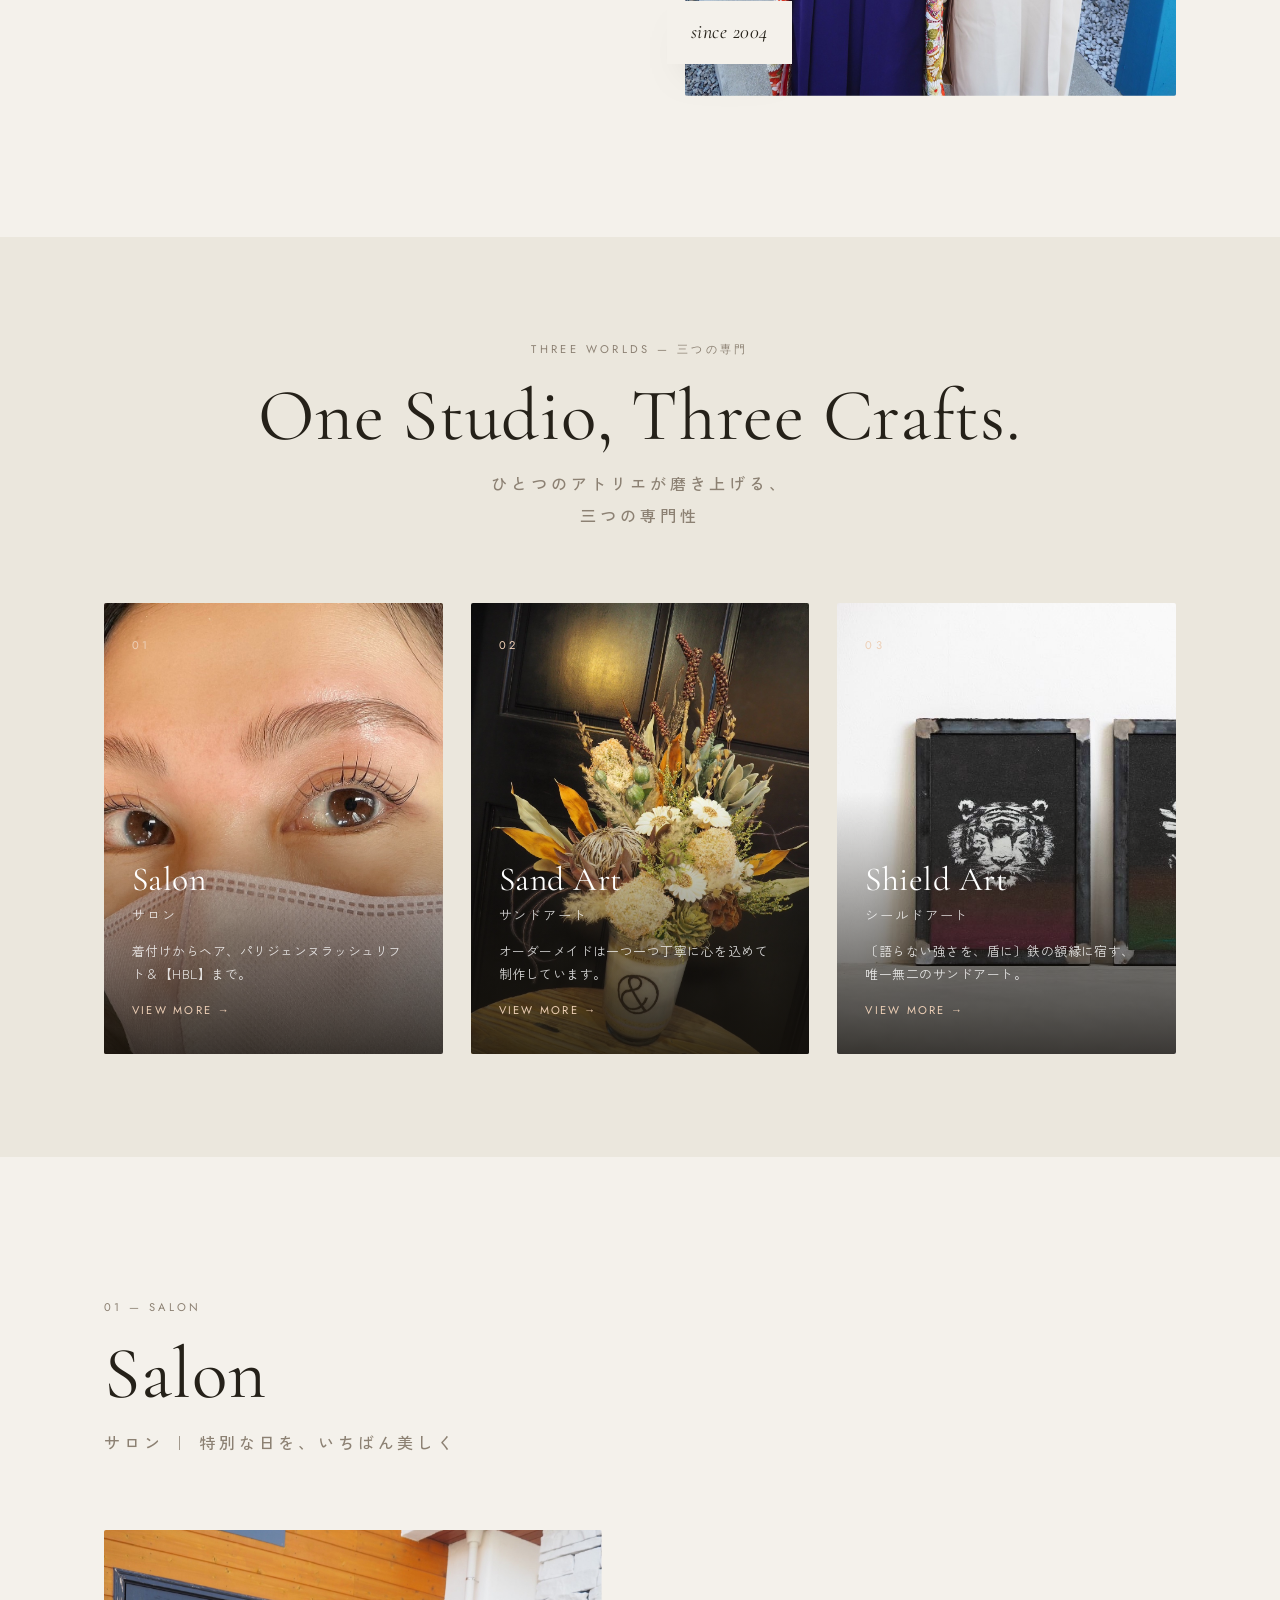
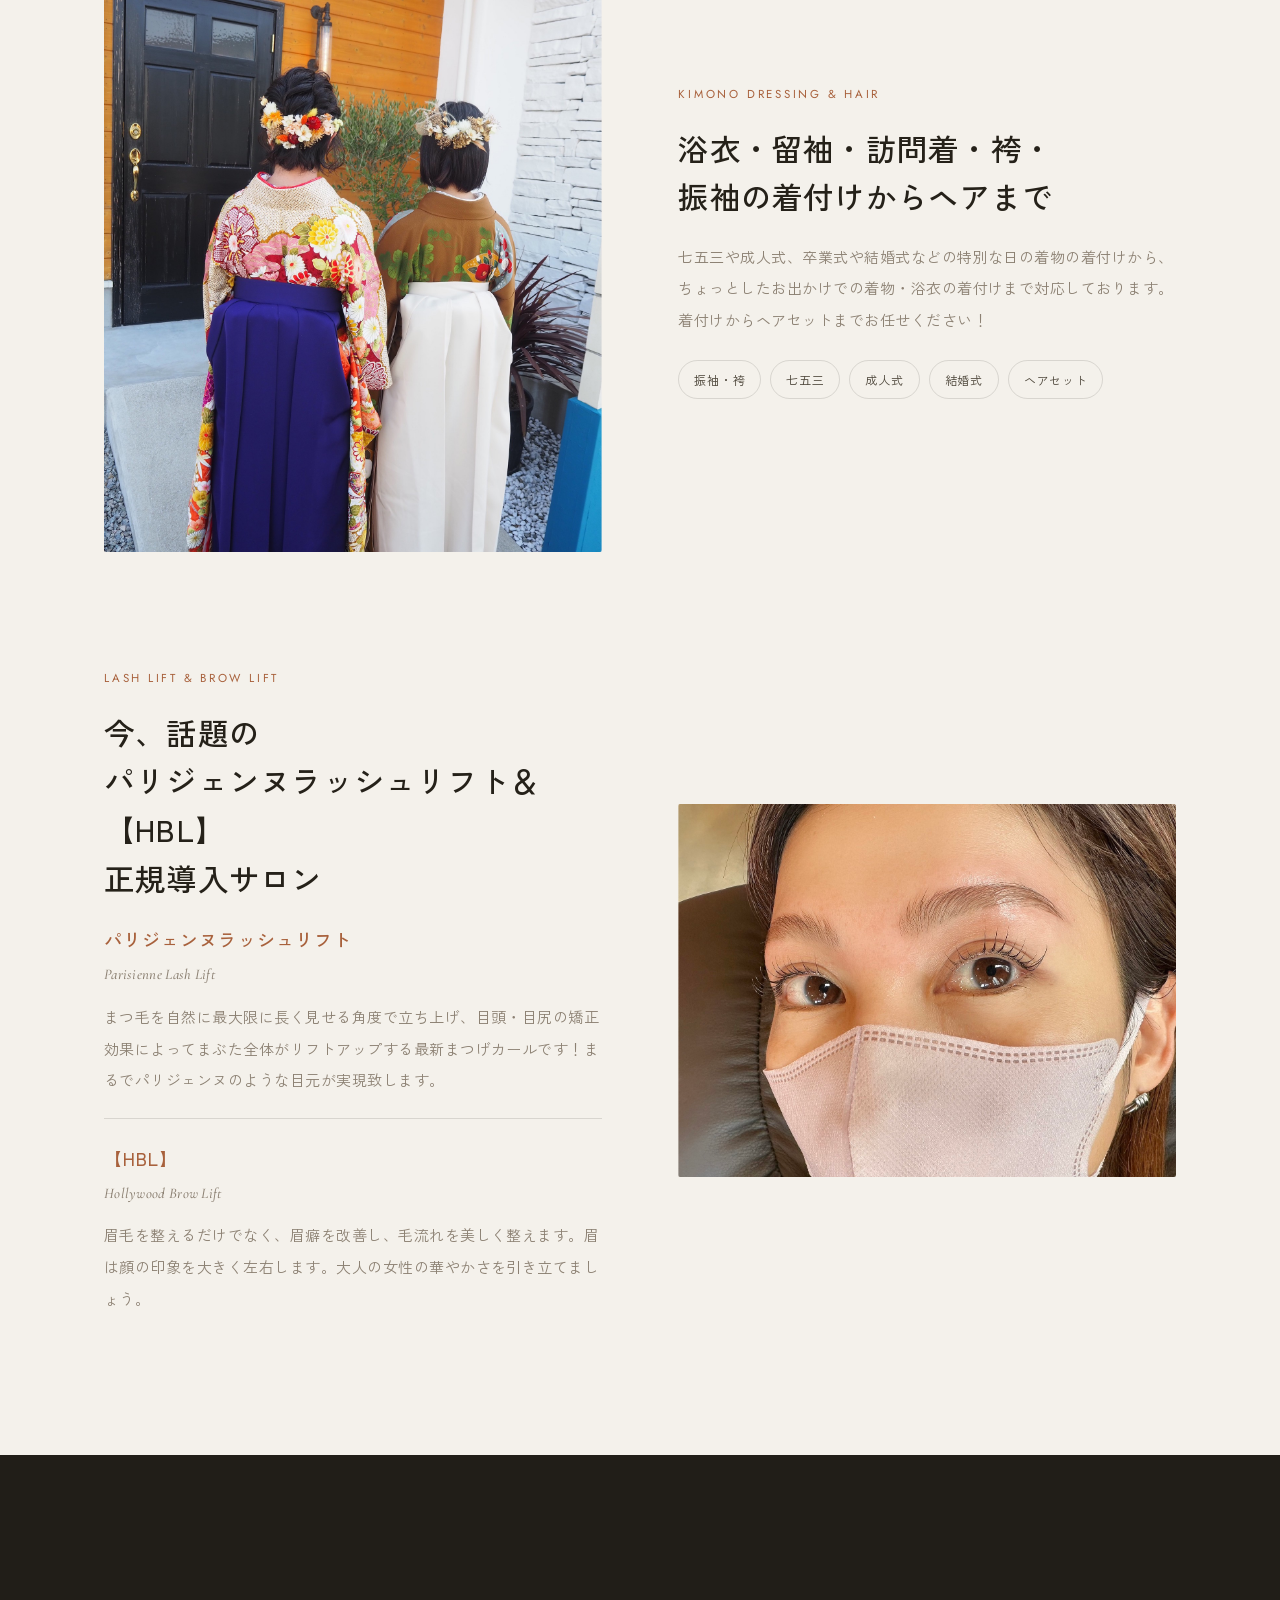
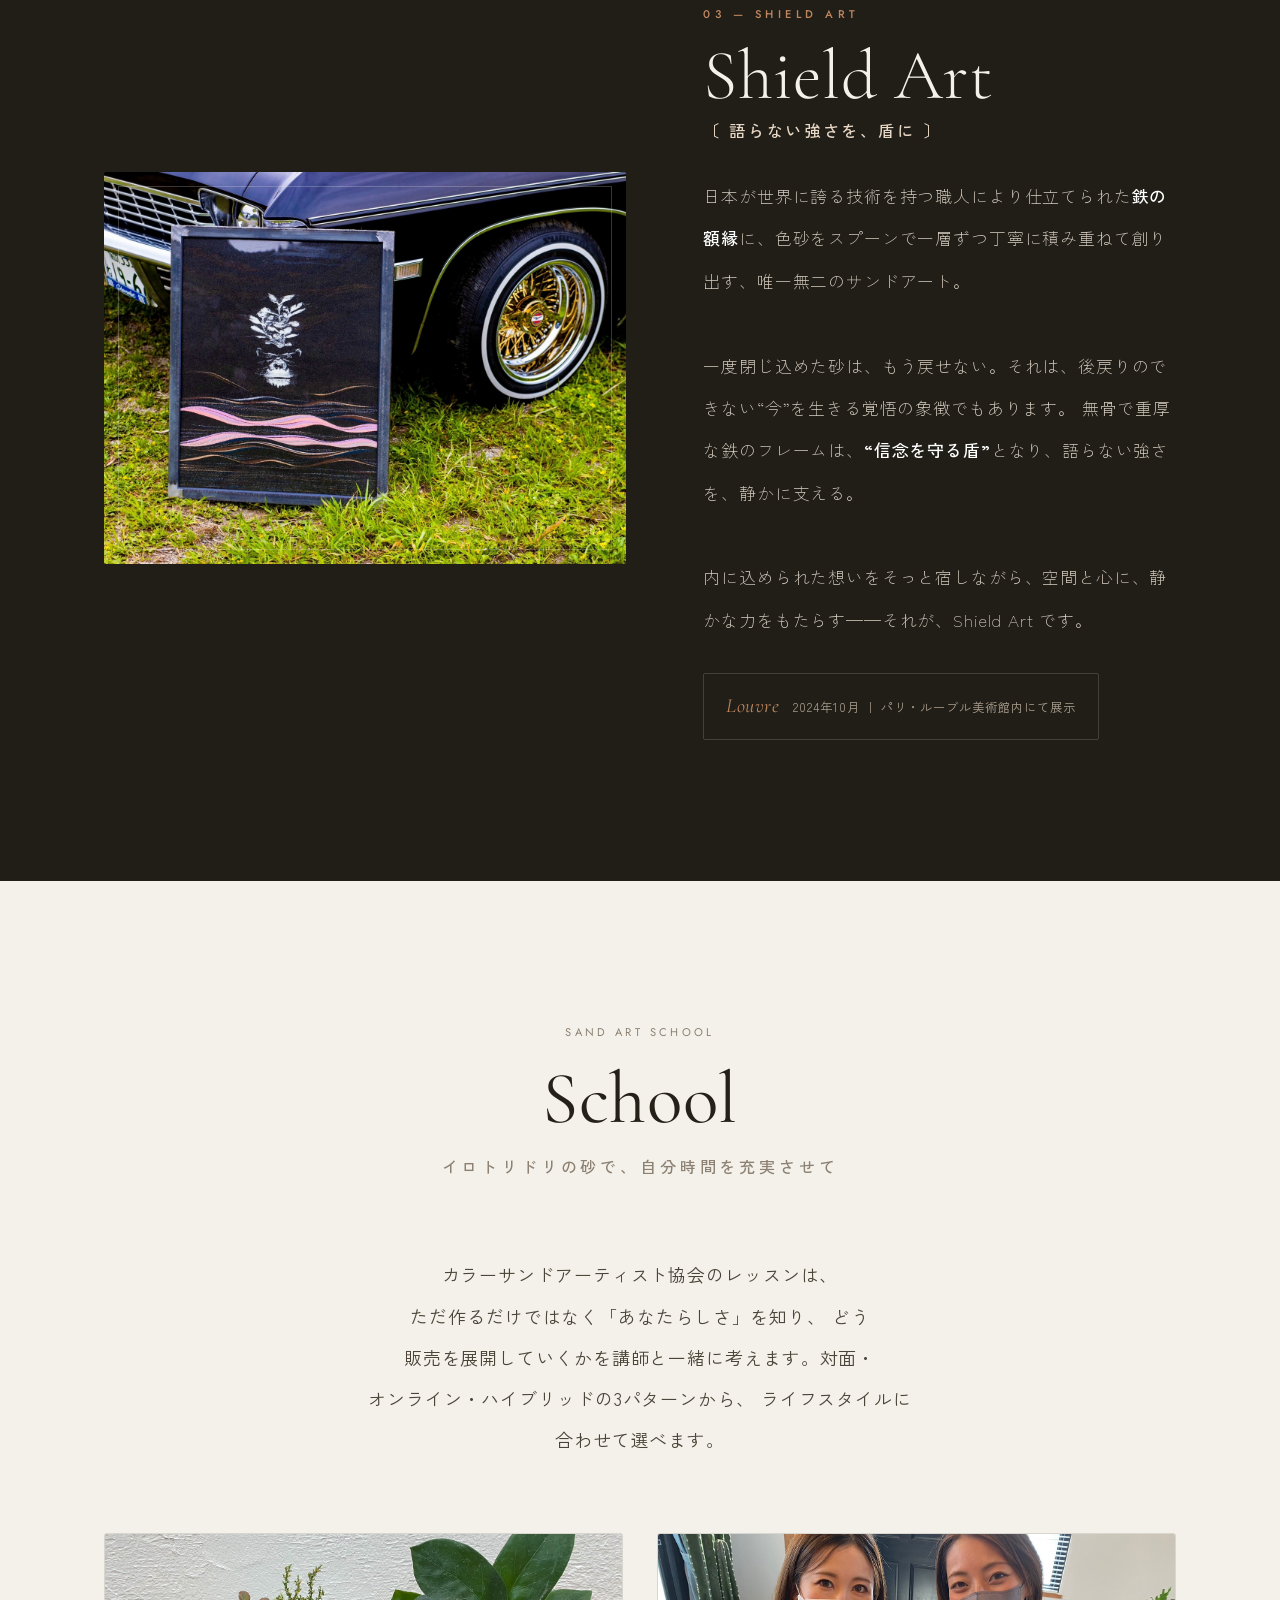
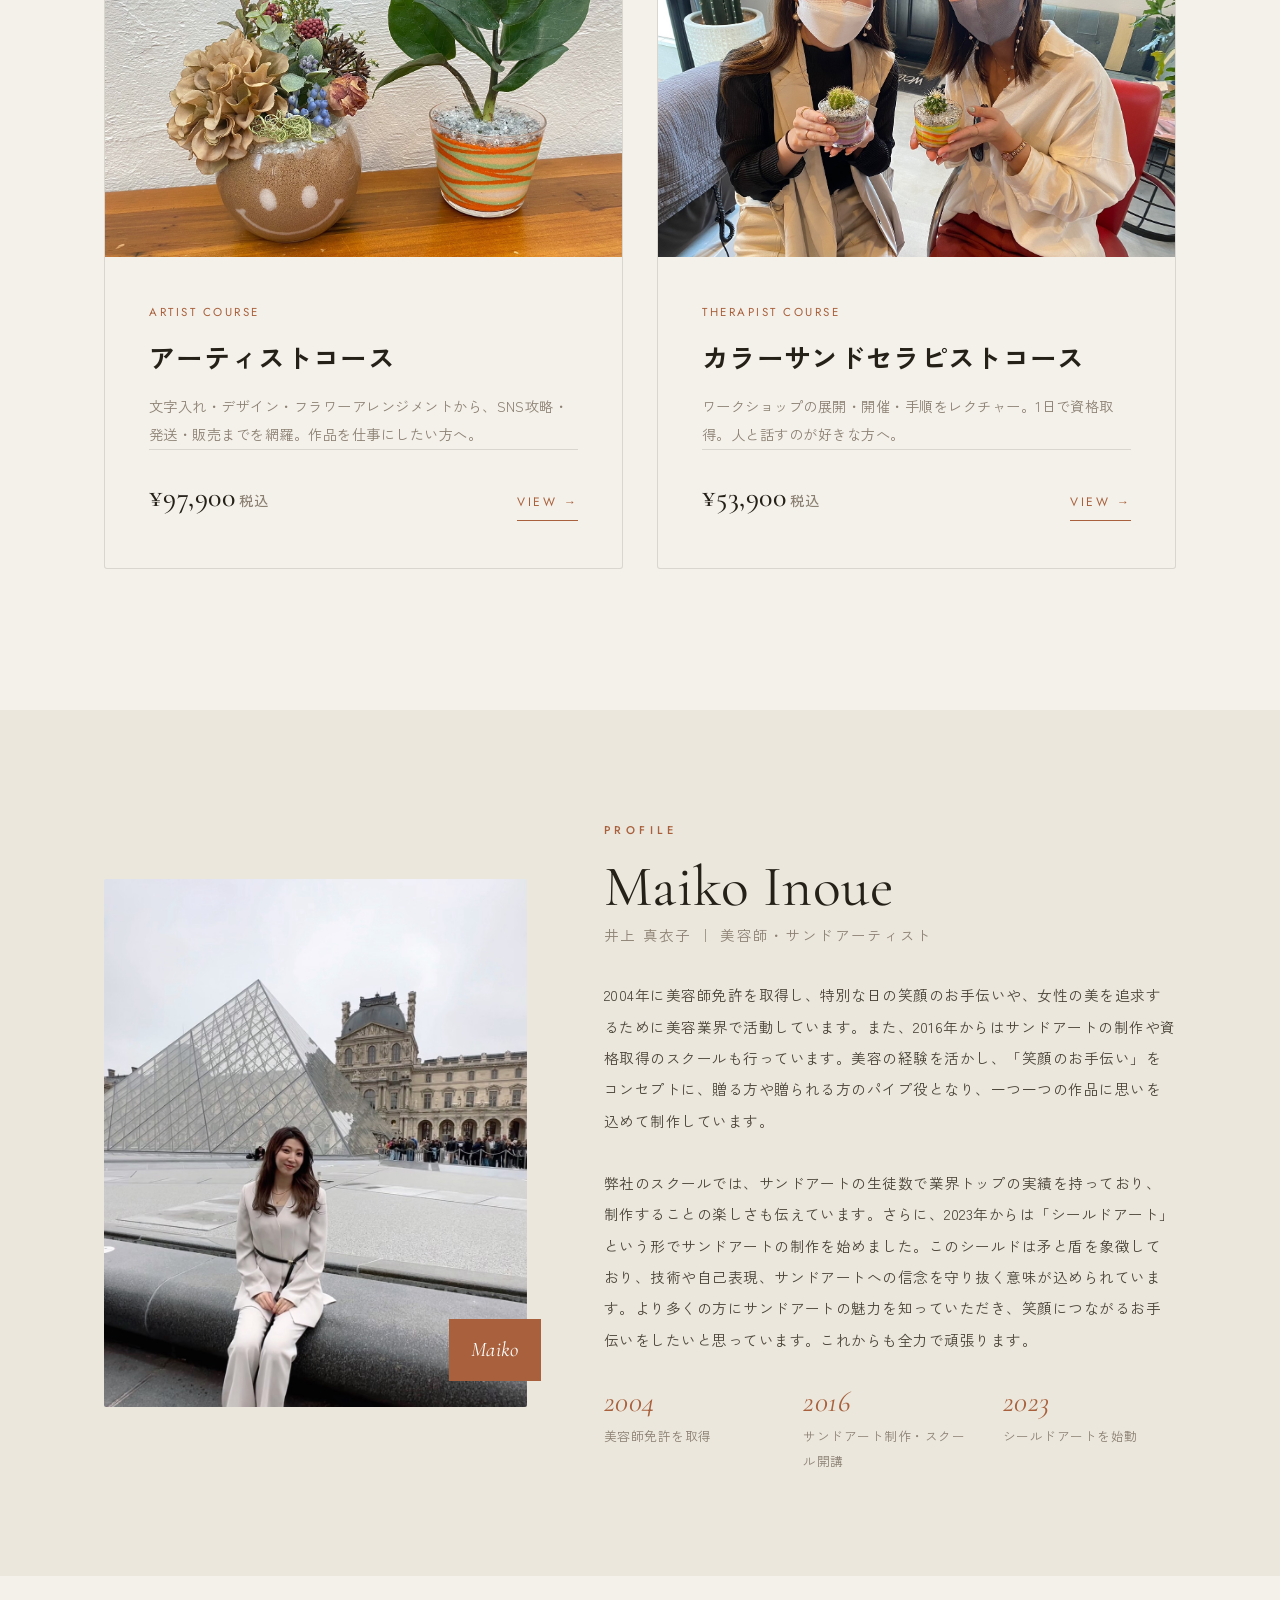
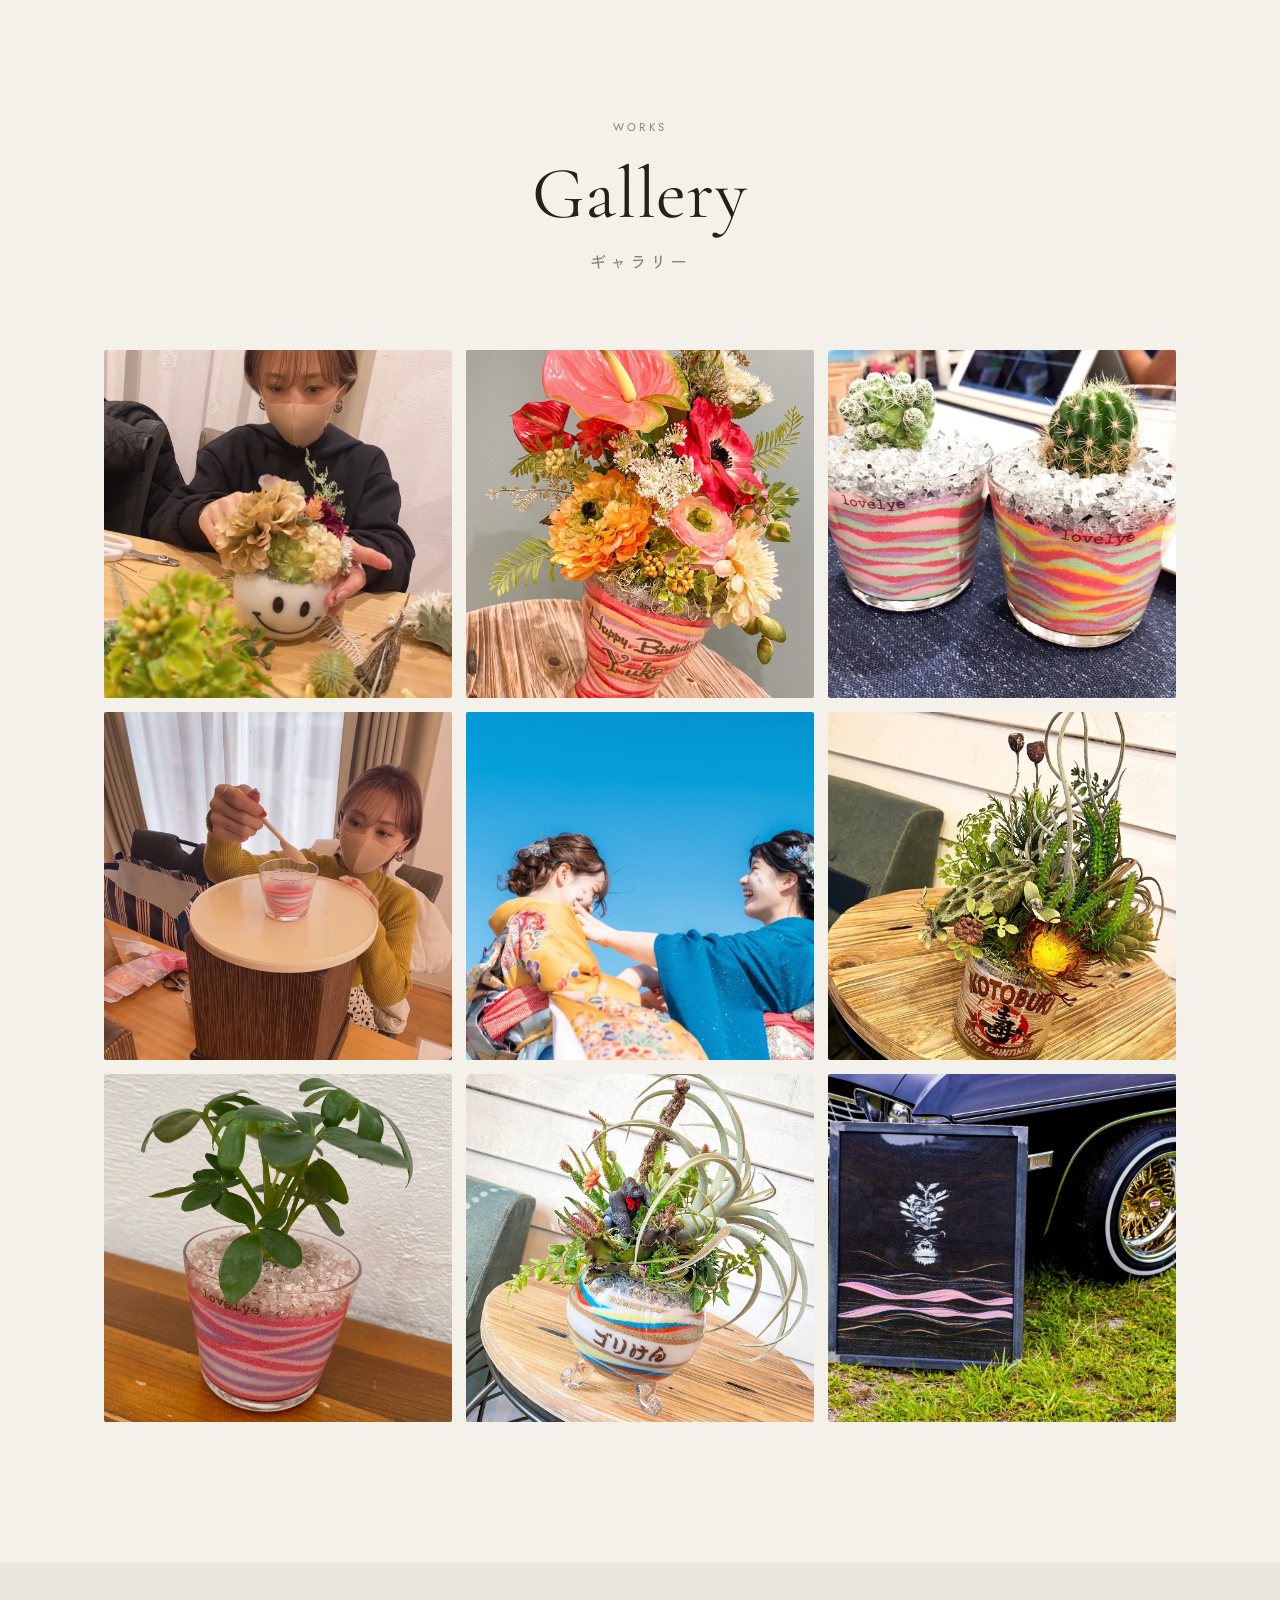
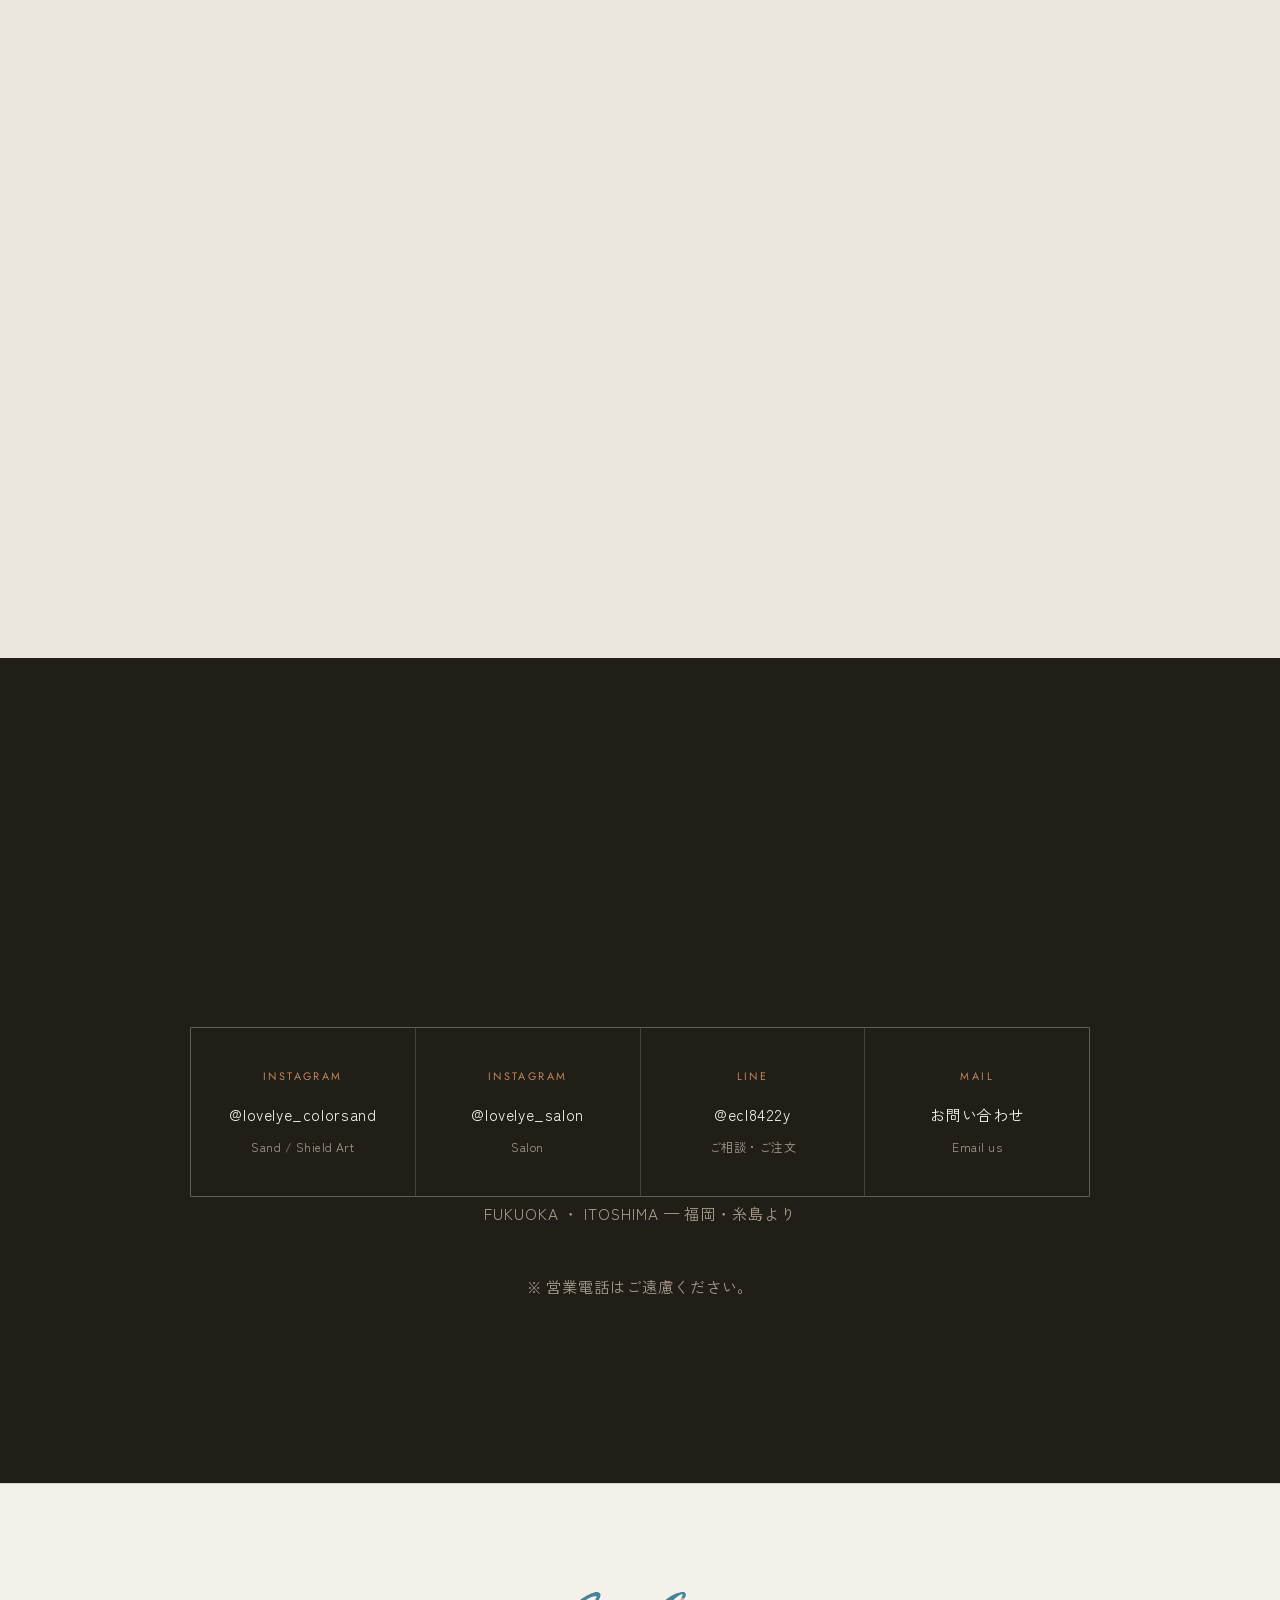
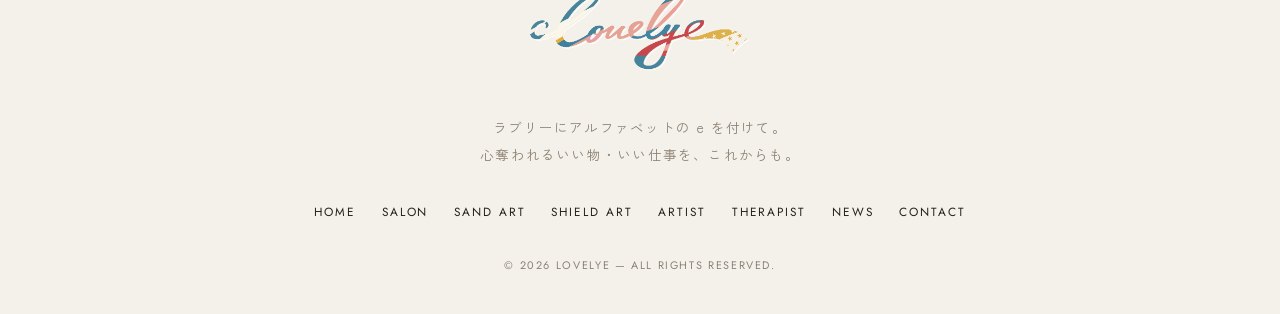
==== commit 329abaa7: "Rename ハリウッドブロウリフト to 【HBL】 across the site Co-Authored-By: Claude Opus 4.8 (1M context) <noreply@an" ====
--- a/index.html
+++ b/index.html
@@ -3,12 +3,35 @@
 <head>
 <meta charset="UTF-8">
 <meta name="viewport" content="width=device-width, initial-scale=1.0">
-<title>lovelye ｜ サロン・サンドアート・シールドアート</title>
-<meta name="description" content="lovelye（ラブリエ）— 着付け・ヘア・まつ毛/眉のサロン、世界に一つの砂ギフト「サンドアート」、鉄額に宿す唯一無二の「シールドアート」。福岡・糸島。">
+<title>lovelye（ラブリエ）｜糸島・福岡の着付け・ヘア・まつ毛・眉サロン／サンドアートオーダー</title>
+<meta name="description" content="福岡・糸島の美容サロン lovelye。着付け・ヘアセット、まつ毛パーマ（パリジェンヌラッシュリフト）・眉（【HBL】）と、名入れができる世界に一つの砂ギフト「サンドアート」のオーダーメイド。鉄額の「シールドアート」も。">
+<link rel="canonical" href="https://lovelye-salon.com/">
+<meta name="robots" content="index,follow,max-image-preview:large">
+<meta name="theme-color" content="#F4F1EB">
+<meta property="og:type" content="website">
+<meta property="og:site_name" content="lovelye（ラブリエ）">
+<meta property="og:title" content="lovelye（ラブリエ）｜糸島・福岡の着付け・ヘア・まつ毛・眉サロン／サンドアートオーダー">
+<meta property="og:description" content="福岡・糸島の美容サロン lovelye。着付け・ヘアセット、まつ毛パーマ（パリジェンヌラッシュリフト）・眉（【HBL】）と、名入れができる世界に一つの砂ギフト「サンドアート」のオーダーメイド。鉄額の「シールドアート」も。">
+<meta property="og:url" content="https://lovelye-salon.com/">
+<meta property="og:image" content="https://lovelye-salon.com/assets/img/top-orig-2.jpg">
+<meta property="og:locale" content="ja_JP">
+<meta name="twitter:card" content="summary_large_image">
+<meta name="twitter:title" content="lovelye（ラブリエ）｜糸島・福岡の着付け・ヘア・まつ毛・眉サロン／サンドアートオーダー">
+<meta name="twitter:description" content="福岡・糸島の美容サロン lovelye。着付け・ヘアセット、まつ毛パーマ（パリジェンヌラッシュリフト）・眉（【HBL】）と、名入れができる世界に一つの砂ギフト「サンドアート」のオーダーメイド。鉄額の「シールドアート」も。">
+<meta name="twitter:image" content="https://lovelye-salon.com/assets/img/top-orig-2.jpg">
+<link rel="icon" href="assets/img/favicon-32.png" sizes="32x32">
+<link rel="icon" href="assets/img/favicon.png" sizes="512x512">
+<link rel="apple-touch-icon" href="assets/img/apple-touch-icon.png">
 <link rel="preconnect" href="https://fonts.googleapis.com">
 <link rel="preconnect" href="https://fonts.gstatic.com" crossorigin>
 <link href="https://fonts.googleapis.com/css2?family=Cormorant+Garamond:ital,wght@0,300;0,400;0,500;1,300;1,400;1,500&family=Jost:wght@300;400;500&family=Zen+Kaku+Gothic+New:wght@300;400;500;700&display=swap" rel="stylesheet">
-<link rel="stylesheet" href="assets/css/site.css?v=23">
+<link rel="stylesheet" href="assets/css/site.css?v=24">
+<script type="application/ld+json">
+{"@context":"https://schema.org","@type":["BeautySalon","LocalBusiness"],"@id":"https://lovelye-salon.com/#organization","name":"lovelye（ラブリエ）","alternateName":"ラブリエ","description":"糸島・福岡の着付け・ヘアセット・まつ毛パーマ・眉サロン。名入れができる世界に一つの砂ギフト「サンドアート」のオーダーメイドも。","url":"https://lovelye-salon.com/","image":"https://lovelye-salon.com/assets/img/top-orig-2.jpg","logo":"https://lovelye-salon.com/assets/img/favicon.png","email":"info@lovelye-salon.com","foundingDate":"2004","founder":{"@type":"Person","name":"井上真衣子"},"priceRange":"¥¥","address":{"@type":"PostalAddress","addressRegion":"福岡県","addressLocality":"糸島市","addressCountry":"JP"},"areaServed":[{"@type":"City","name":"糸島市"},{"@type":"City","name":"福岡市"}],"sameAs":["https://www.instagram.com/lovelye_salon/","https://www.instagram.com/lovelye_colorsand/","https://line.me/R/ti/p/@ecl8422y"],"hasOfferCatalog":{"@type":"OfferCatalog","name":"メニュー","itemListElement":[{"@type":"Offer","itemOffered":{"@type":"Service","name":"着付け・ヘアセット"}},{"@type":"Offer","itemOffered":{"@type":"Service","name":"パリジェンヌラッシュリフト"}},{"@type":"Offer","itemOffered":{"@type":"Service","name":"【HBL】"}},{"@type":"Offer","itemOffered":{"@type":"Service","name":"サンドアート オーダーメイド"}}]}}
+</script>
+<script type="application/ld+json">
+{"@context":"https://schema.org","@type":"WebSite","name":"lovelye（ラブリエ）","url":"https://lovelye-salon.com/","inLanguage":"ja"}
+</script>
 </head>
 <body>
 <svg class="svg-defs" aria-hidden="true" focusable="false"><defs><filter id="sharpen"><feConvolveMatrix order="3" preserveAlpha="true" kernelMatrix="0 -0.45 0 -0.45 2.8 -0.45 0 -0.45 0"/></filter></defs></svg>
@@ -17,7 +40,7 @@
   <a href="index.html" class="brand" aria-label="lovelye"><img src="assets/img/logo.png" alt="lovelye"></a>
   <nav class="nav">
     <a href="index.html" class="active">Home</a>
-    <a href="index.html#salon">Salon</a>
+    <a href="salon.html">Salon</a>
     <a href="order.html">Sand&nbsp;Art</a>
     <a href="index.html#shieldart">Shield&nbsp;Art</a>
     <a href="artist.html">School</a>
@@ -28,7 +51,7 @@
 </header>
 <div class="mobile-nav" id="mnav">
   <a href="index.html">Home<span class="jp">ホーム</span></a>
-  <a href="index.html#salon">Salon<span class="jp">サロン</span></a>
+  <a href="salon.html">Salon<span class="jp">サロン</span></a>
   <a href="order.html">Sand Art<span class="jp">サンドアート</span></a>
   <a href="index.html#shieldart">Shield Art<span class="jp">シールドアート</span></a>
   <a href="artist.html">Artist<span class="jp">アーティストコース</span></a>
@@ -49,7 +72,7 @@
     <h1>lov<em>e</em>lye</h1>
     <p class="tag">ラブリーにアルファベットの e を付けて。<br>心奪われる、いい物・いい仕事を。</p>
     <div class="hero-tri">
-      <a href="index.html#salon">01&nbsp;&nbsp;Salon</a>
+      <a href="salon.html">01&nbsp;&nbsp;Salon</a>
       <a href="order.html">02&nbsp;&nbsp;Sand Art</a>
       <a href="index.html#shieldart">03&nbsp;&nbsp;Shield Art</a>
     </div>
@@ -88,10 +111,10 @@
       <span class="jp">ひとつのアトリエが磨き上げる、<br>三つの専門性</span>
     </div>
     <div class="tri">
-      <a href="index.html#salon" class="tri-card reveal d1">
+      <a href="salon.html" class="tri-card reveal d1">
         <div class="ph"><img src="assets/img/feature-3.jpg" alt="サロン"></div>
         <div class="body"><span class="idx">01</span><h3>Salon</h3><span class="jp">サロン</span>
-          <p>着付けからヘア、パリジェンヌラッシュリフト＆ハリウッドブロウリフトまで。</p>
+          <p>着付けからヘア、パリジェンヌラッシュリフト＆【HBL】まで。</p>
           <span class="go">View more →</span></div>
       </a>
       <a href="order.html" class="tri-card reveal d2">
@@ -131,13 +154,13 @@
       <div class="fig"><img src="assets/img/feature-3.jpg" alt="まつ毛・眉"></div>
       <div class="txt">
         <span class="kick">Lash Lift & Brow Lift</span>
-        <h3>今、話題の<br>パリジェンヌラッシュリフト＆<br>ハリウッドブロウリフト<br>正規導入サロン</h3>
+        <h3>今、話題の<br>パリジェンヌラッシュリフト＆<br>【HBL】<br>正規導入サロン</h3>
         <div class="subitem">
           <h4>パリジェンヌラッシュリフト<span class="en">Parisienne Lash Lift</span></h4>
           <p>まつ毛を自然に最大限に長く見せる角度で立ち上げ、目頭・目尻の矯正効果によってまぶた全体がリフトアップする最新まつげカールです！まるでパリジェンヌのような目元が実現致します。</p>
         </div>
         <div class="subitem">
-          <h4>ハリウッドブロウリフト<span class="en">Hollywood Brow Lift</span></h4>
+          <h4>【HBL】<span class="en">Hollywood Brow Lift</span></h4>
           <p>眉毛を整えるだけでなく、眉癖を改善し、毛流れを美しく整えます。眉は顔の印象を大きく左右します。大人の女性の華やかさを引き立てましょう。</p>
         </div>
       </div>
@@ -301,7 +324,7 @@
     <p class="ft-tag">ラブリーにアルファベットの e を付けて。<br>心奪われるいい物・いい仕事を、これからも。</p>
     <nav class="ft-nav">
       <a href="index.html">Home</a>
-      <a href="index.html#salon">Salon</a>
+      <a href="salon.html">Salon</a>
       <a href="order.html">Sand Art</a>
       <a href="index.html#shieldart">Shield Art</a>
       <a href="artist.html">Artist</a>
@@ -313,6 +336,6 @@
   </div>
 </footer>
 
-<script src="assets/js/site.js?v=23"></script>
+<script src="assets/js/site.js?v=24"></script>
 </body>
 </html>
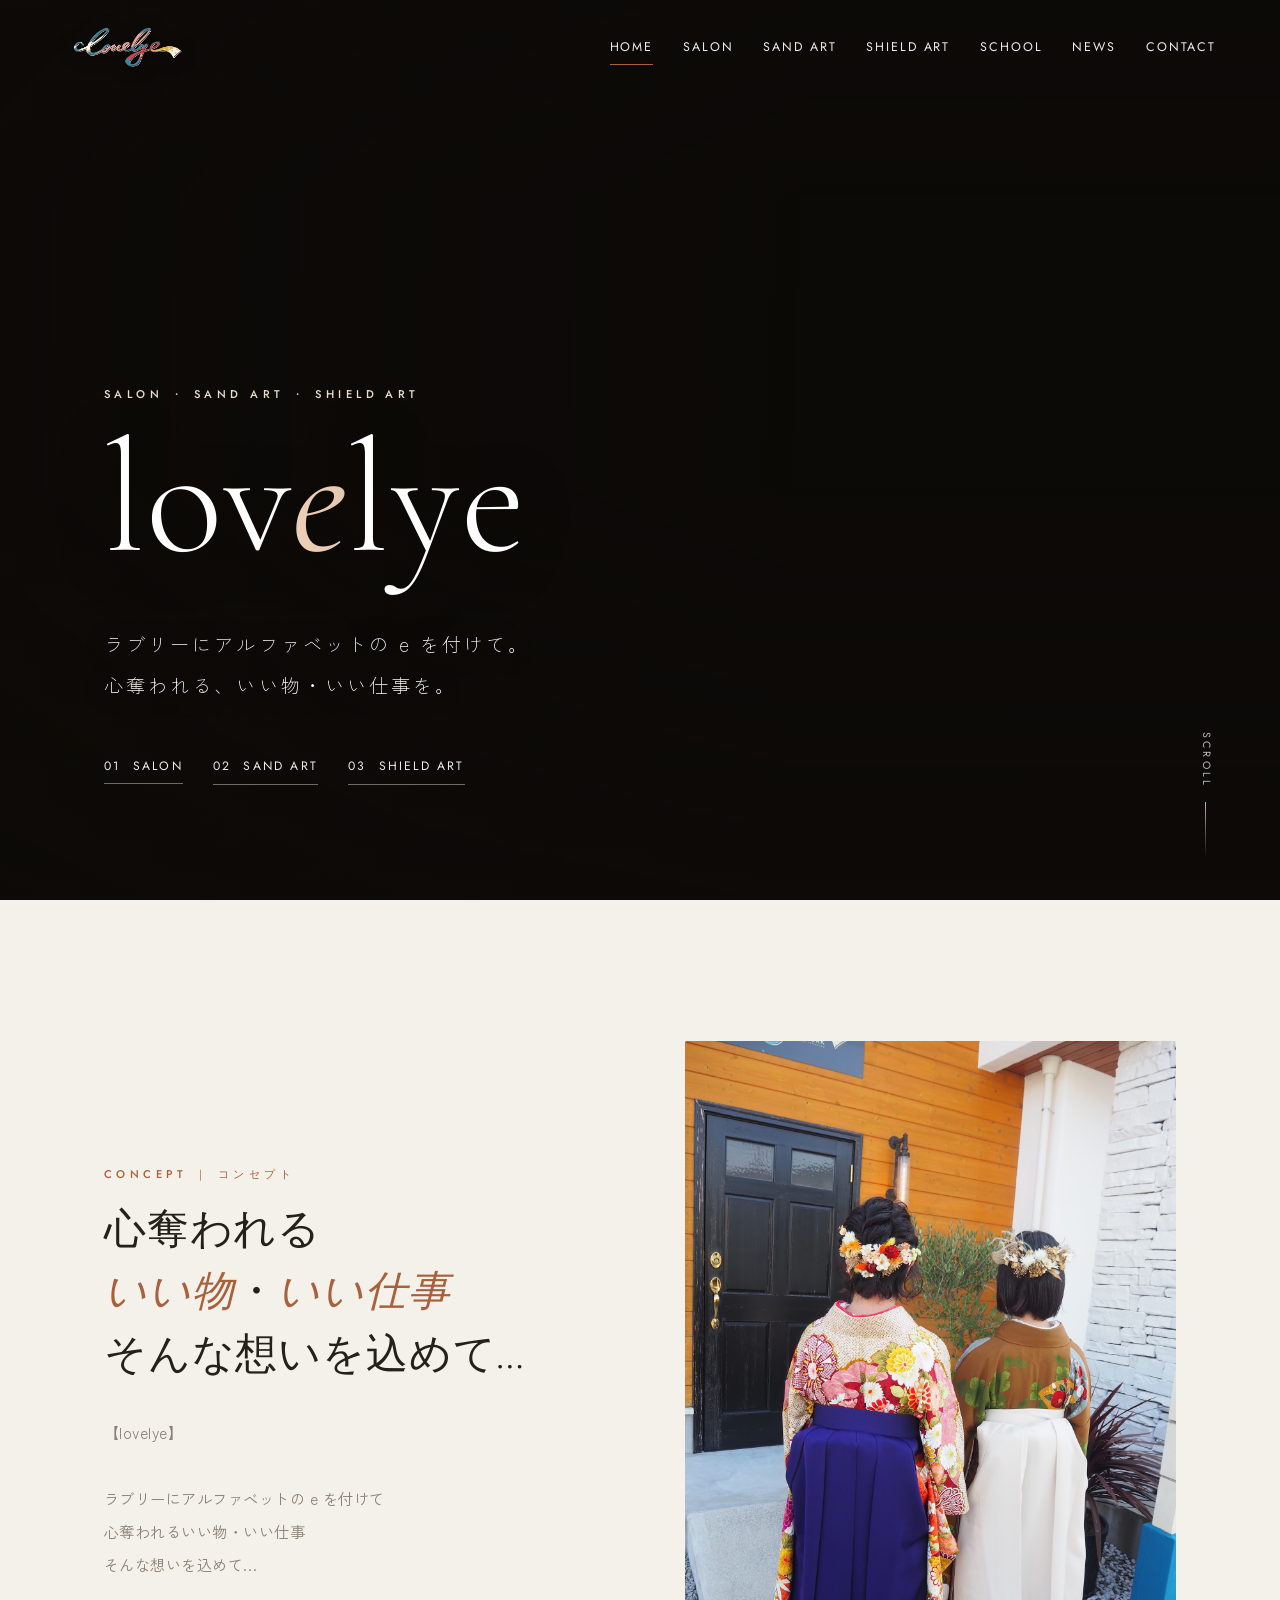
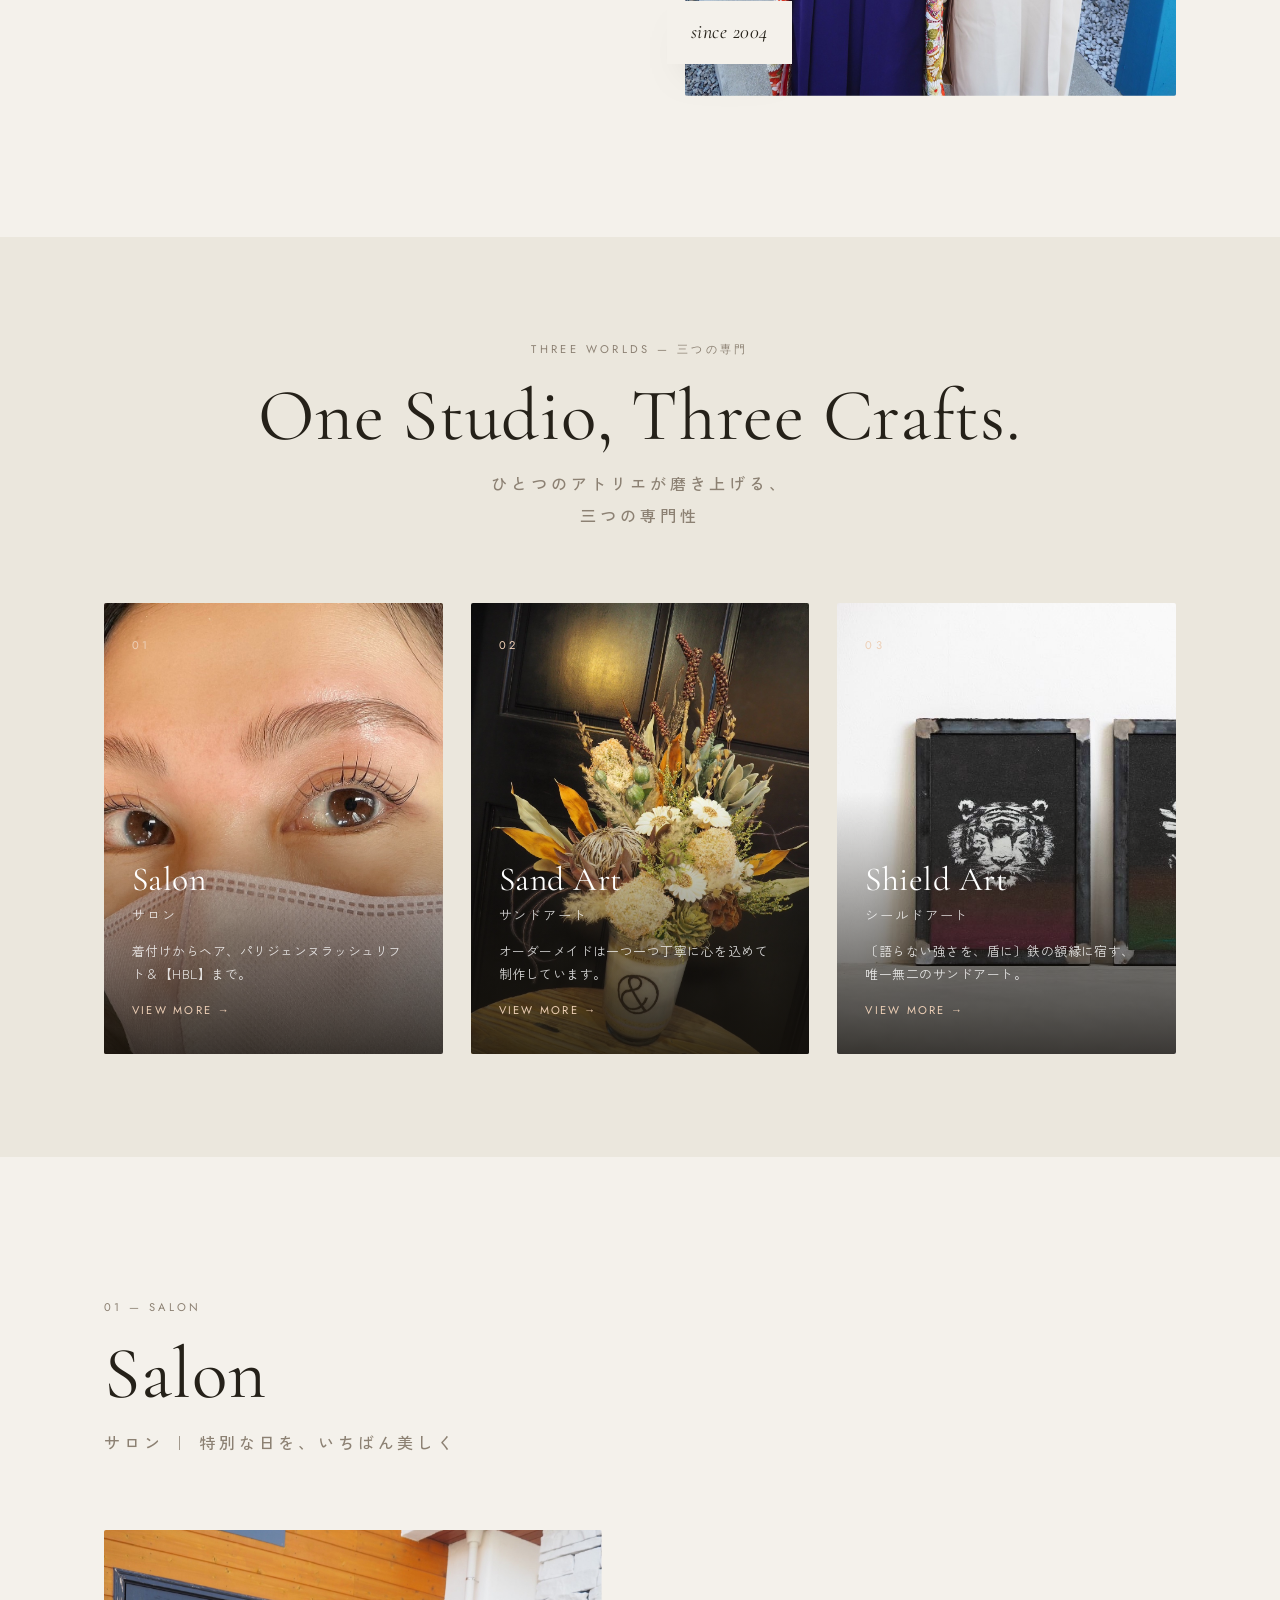
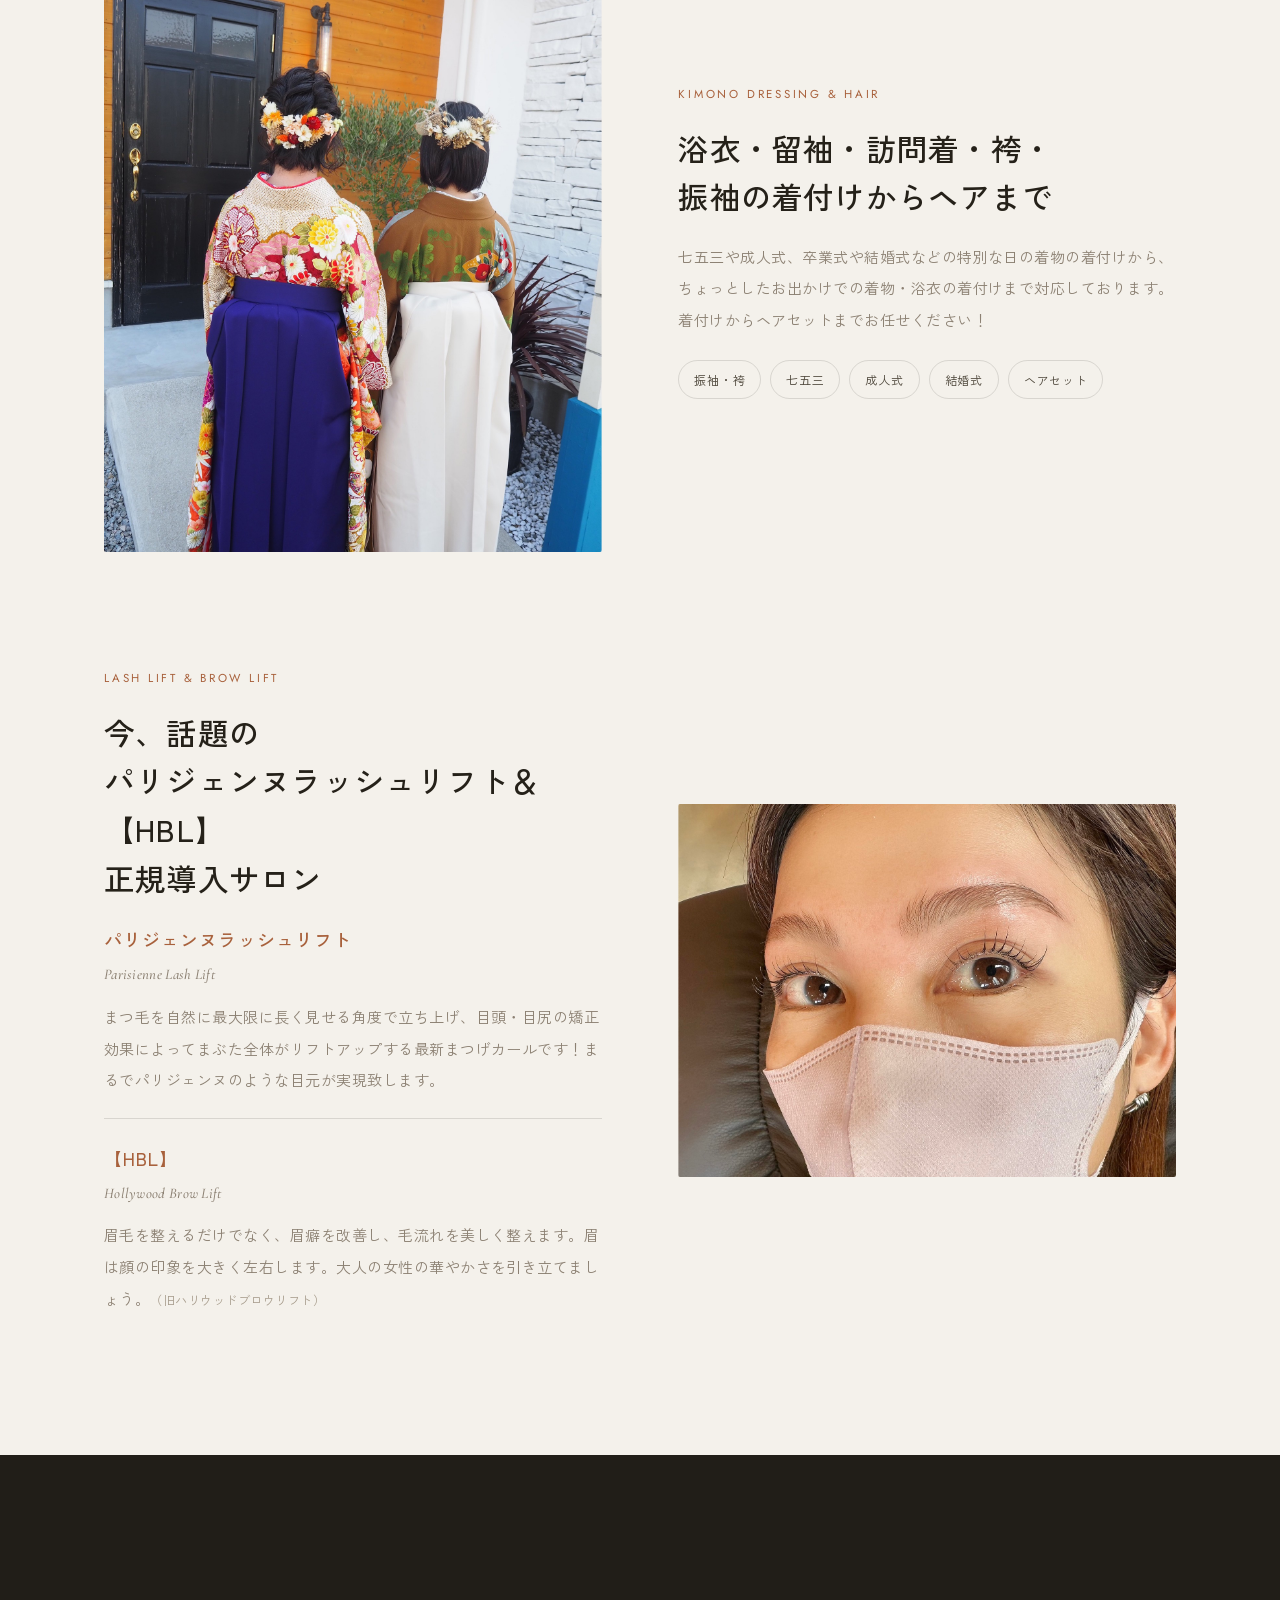
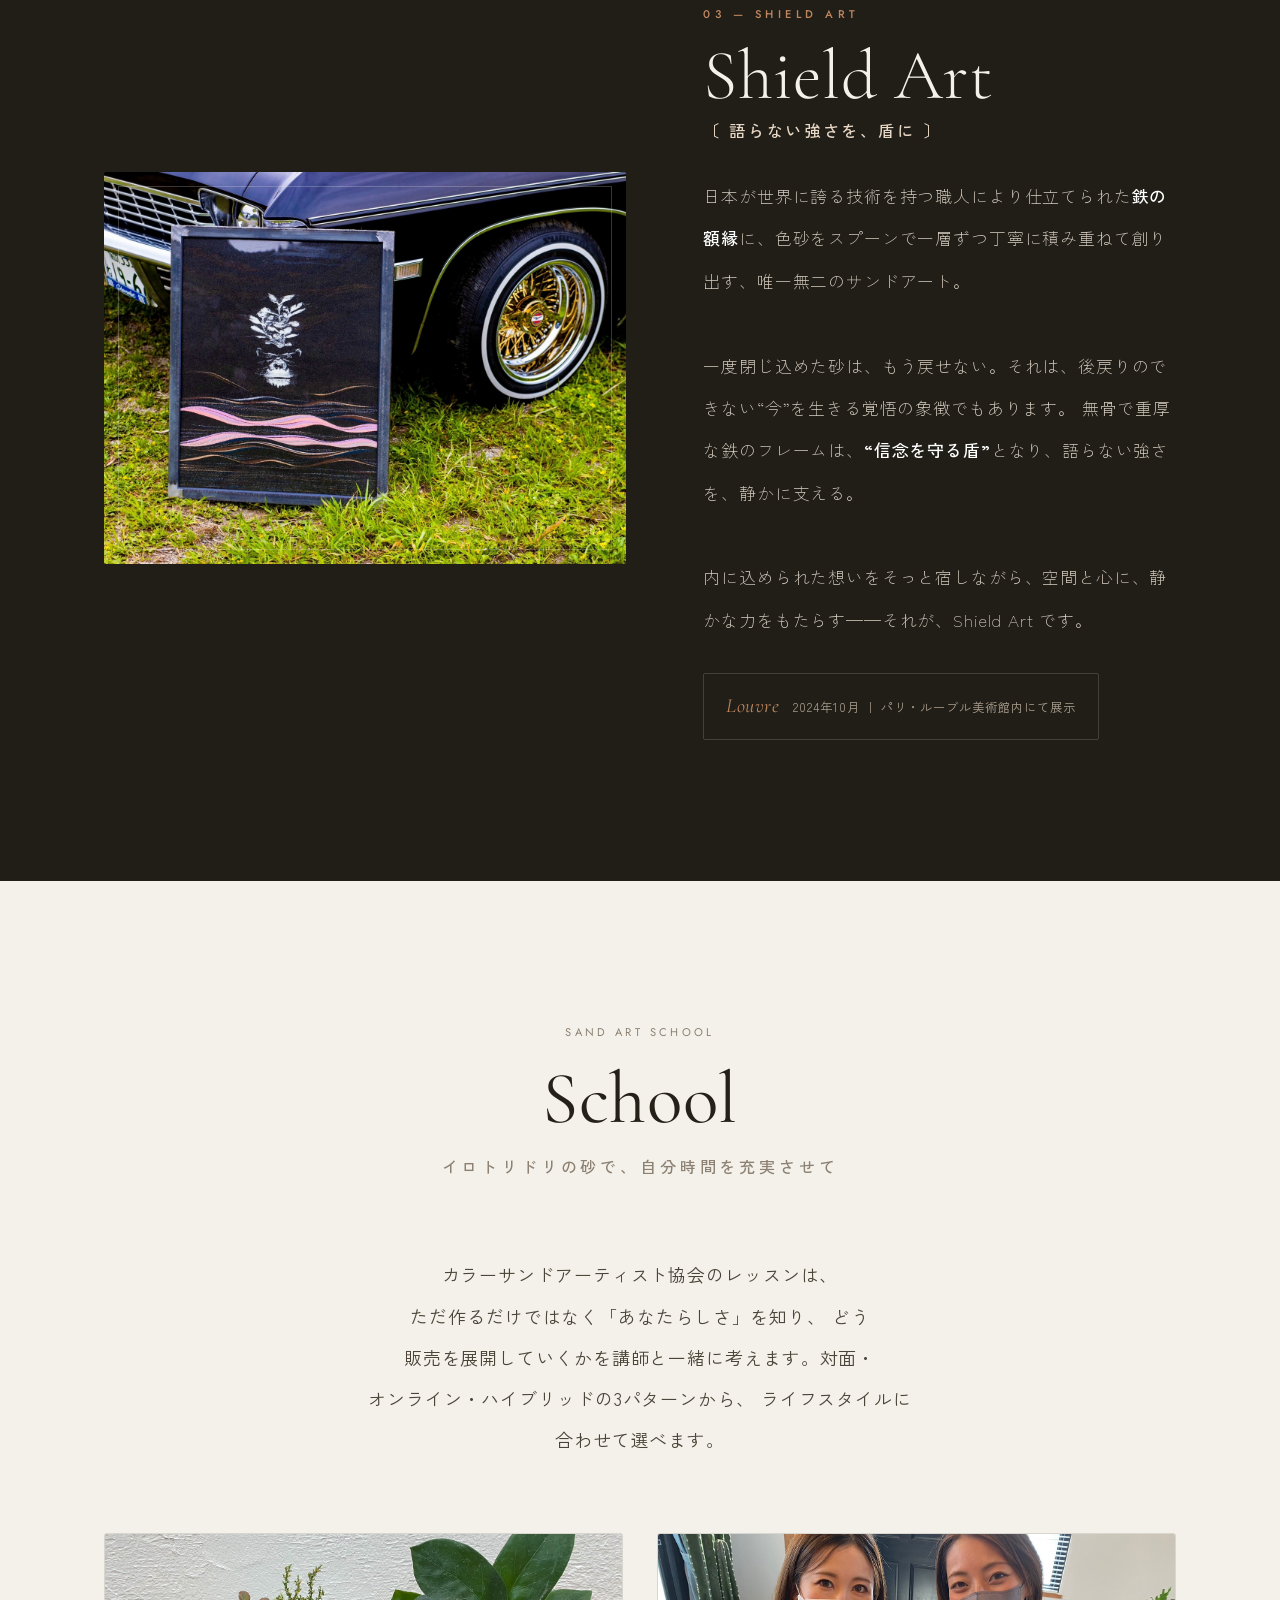
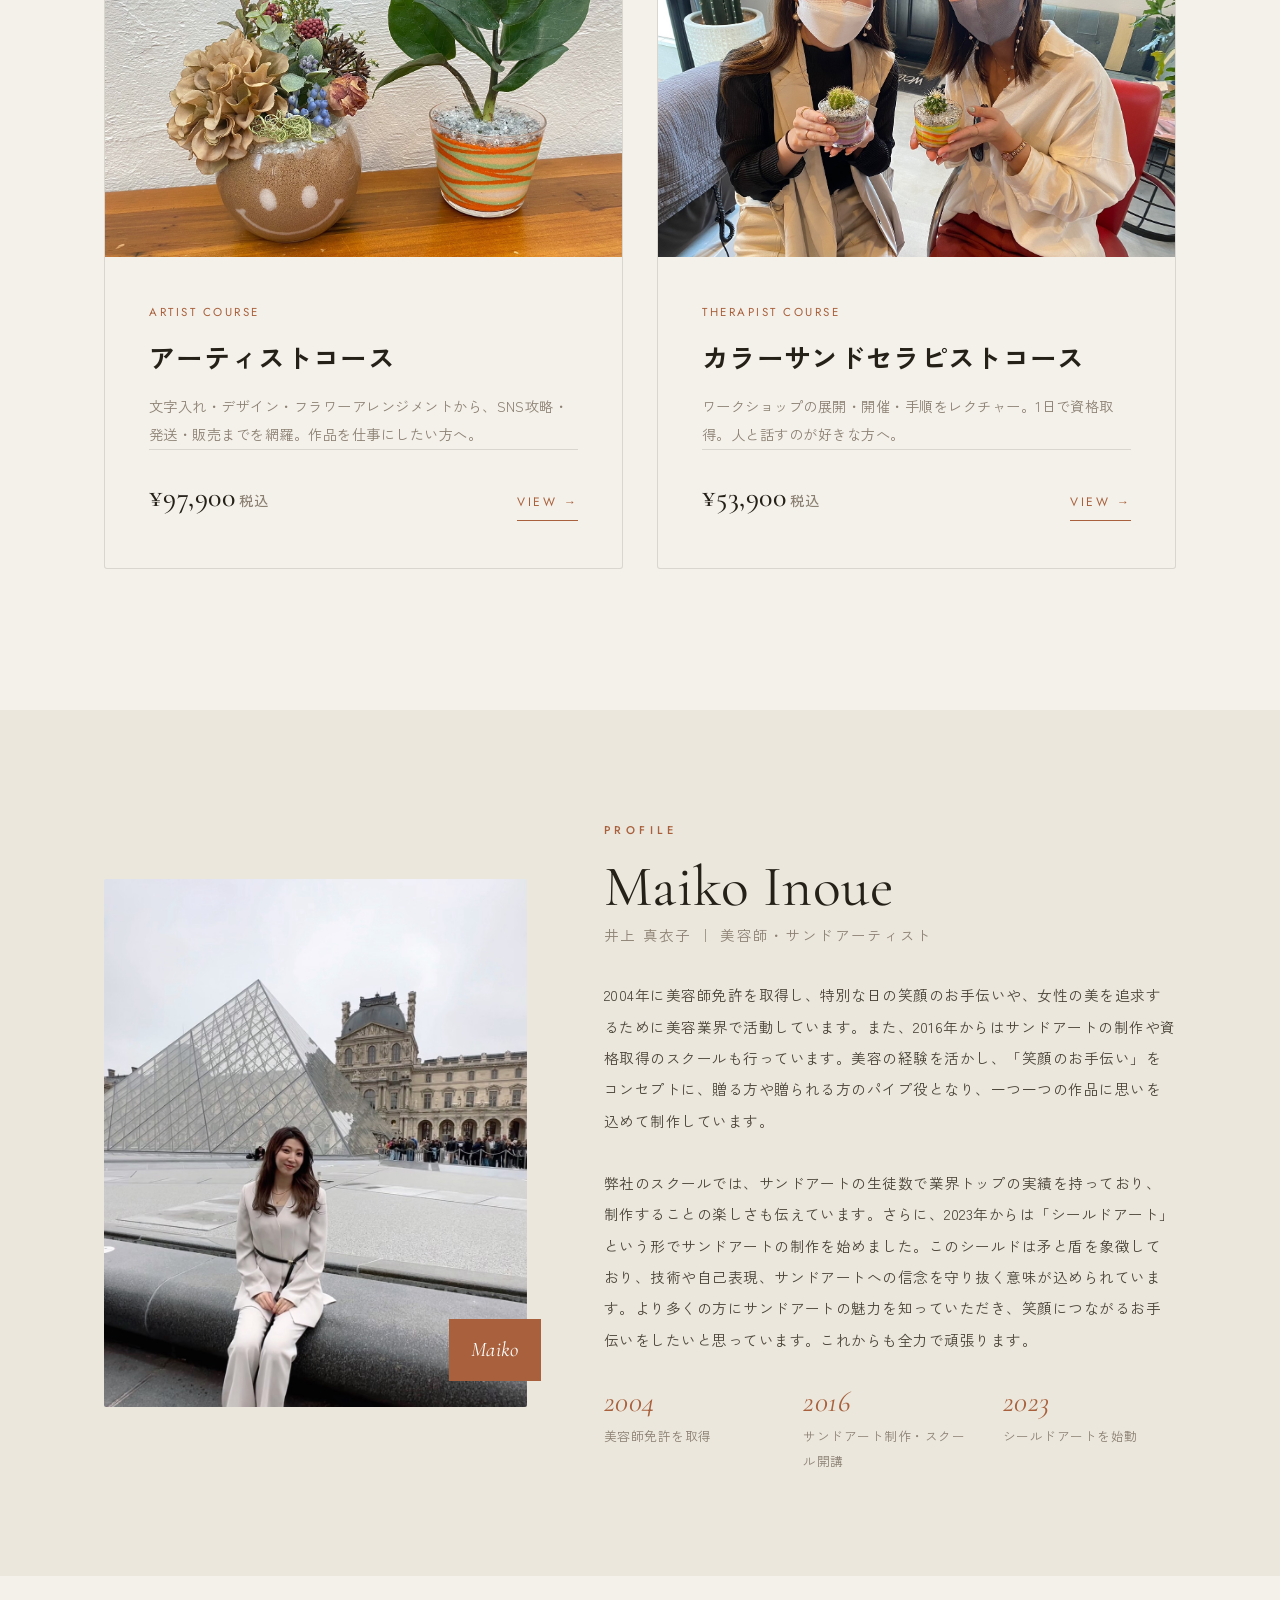
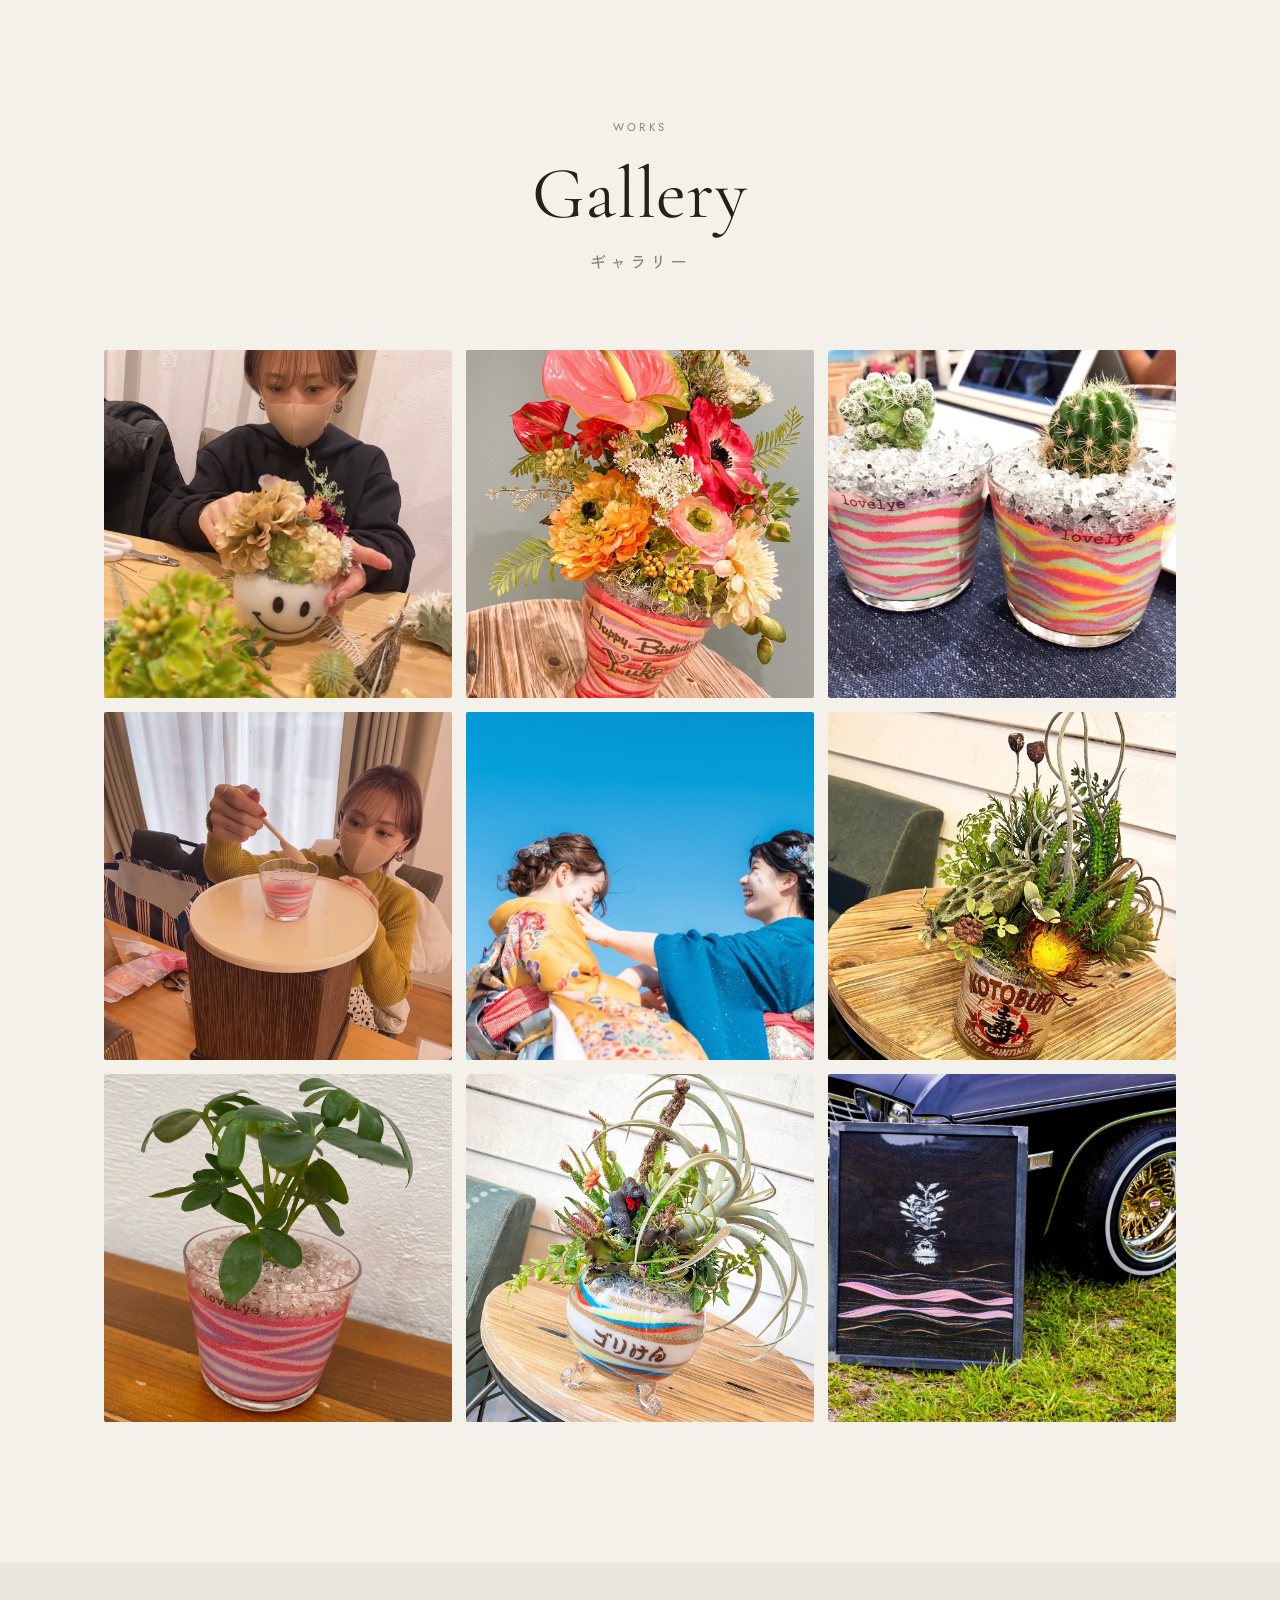
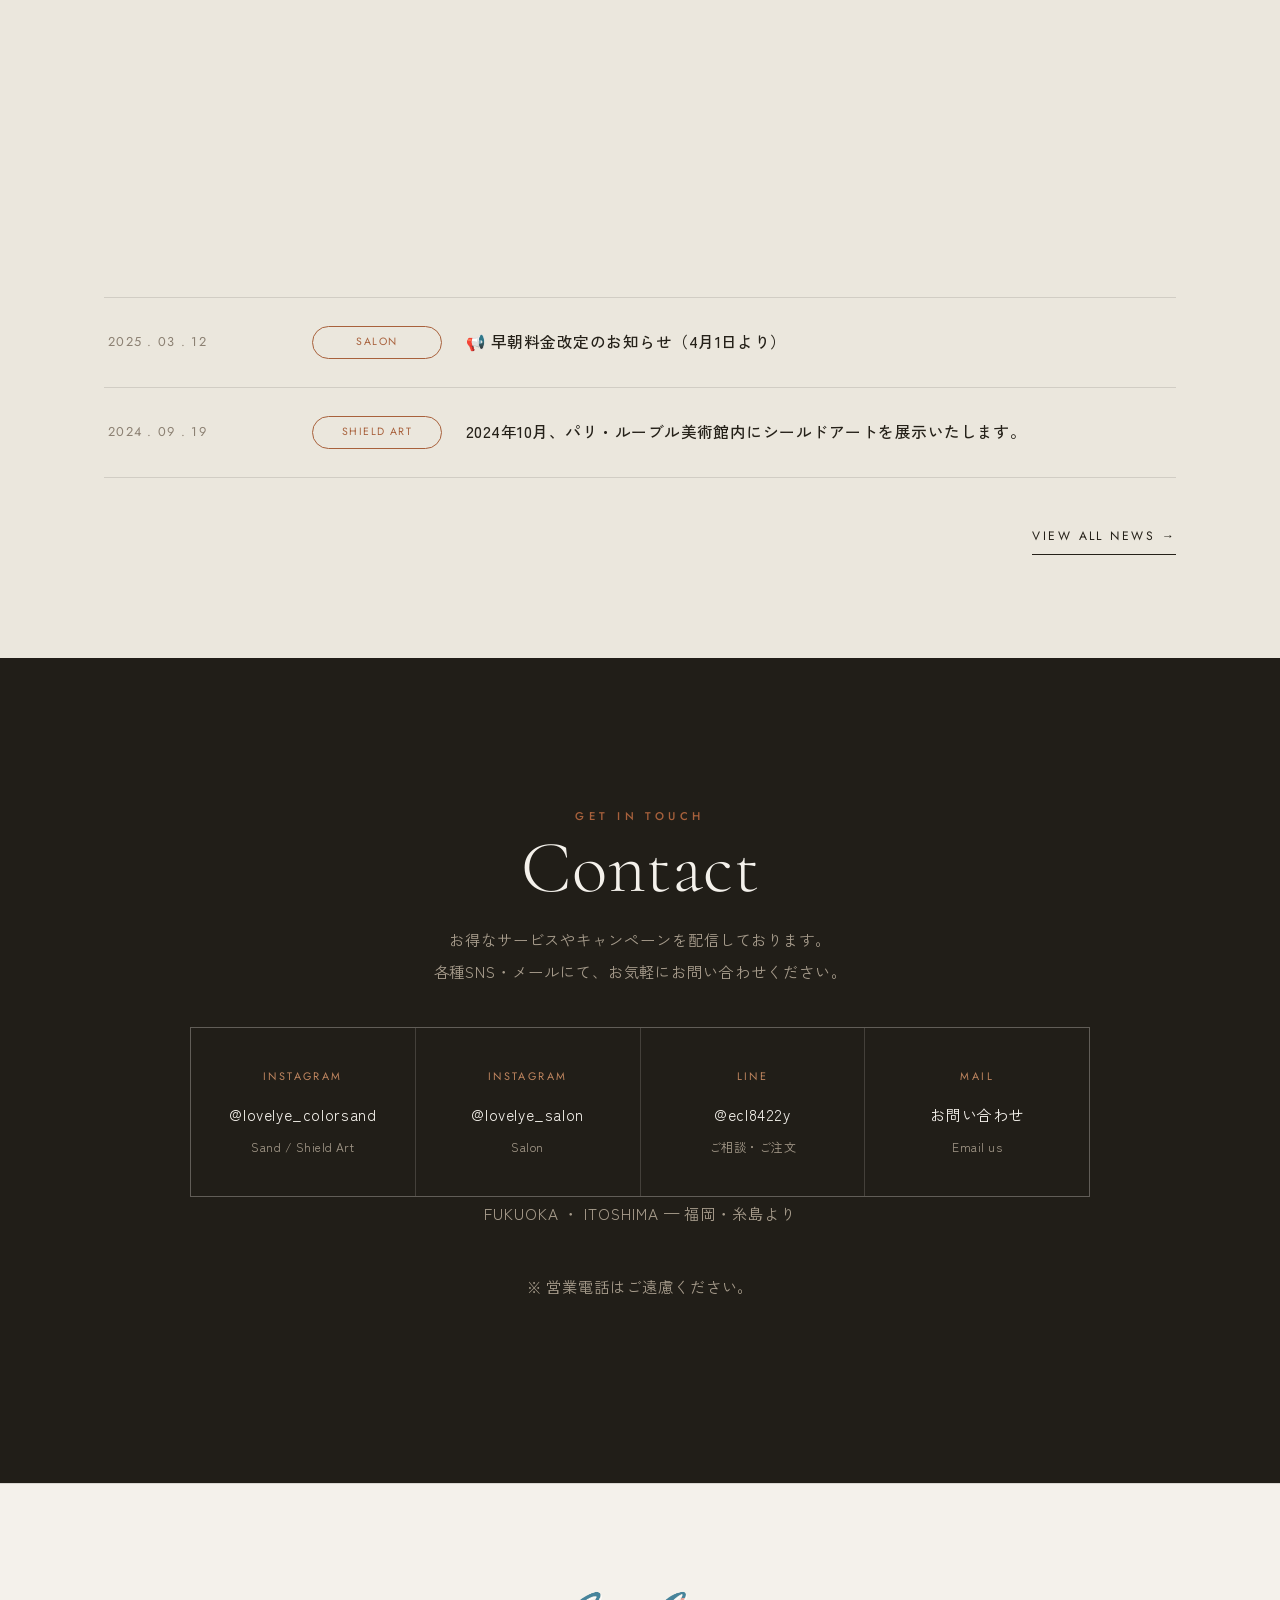
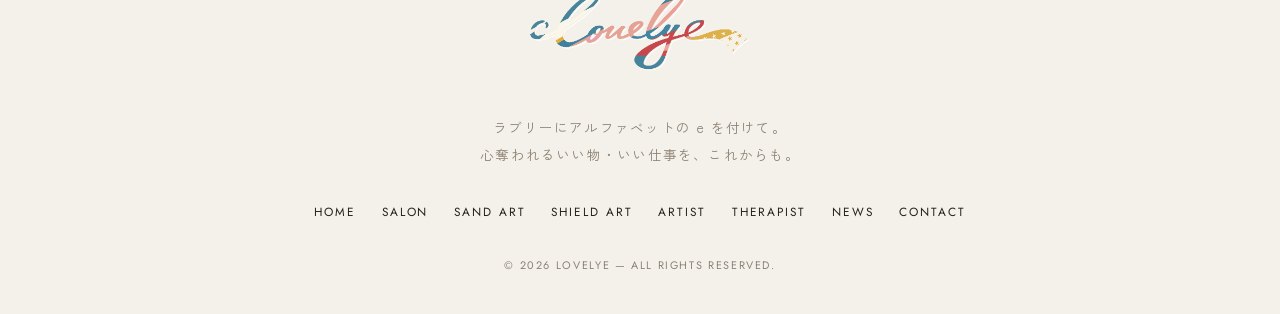
==== commit c109a763: "Keep 旧ハリウッドブロウリフト as subtle SEO keyword alongside 【HBL】 - alternateName in JSON-LD, keyword in meta " ====
--- a/index.html
+++ b/index.html
@@ -4,20 +4,20 @@
 <meta charset="UTF-8">
 <meta name="viewport" content="width=device-width, initial-scale=1.0">
 <title>lovelye（ラブリエ）｜糸島・福岡の着付け・ヘア・まつ毛・眉サロン／サンドアートオーダー</title>
-<meta name="description" content="福岡・糸島の美容サロン lovelye。着付け・ヘアセット、まつ毛パーマ（パリジェンヌラッシュリフト）・眉（【HBL】）と、名入れができる世界に一つの砂ギフト「サンドアート」のオーダーメイド。鉄額の「シールドアート」も。">
+<meta name="description" content="福岡・糸島の美容サロン lovelye。着付け・ヘアセット、まつ毛パーマ（パリジェンヌラッシュリフト）・眉（【HBL】・旧ハリウッドブロウリフト）と、名入れができる世界に一つの砂ギフト「サンドアート」のオーダーメイド。鉄額の「シールドアート」も。">
 <link rel="canonical" href="https://lovelye-salon.com/">
 <meta name="robots" content="index,follow,max-image-preview:large">
 <meta name="theme-color" content="#F4F1EB">
 <meta property="og:type" content="website">
 <meta property="og:site_name" content="lovelye（ラブリエ）">
 <meta property="og:title" content="lovelye（ラブリエ）｜糸島・福岡の着付け・ヘア・まつ毛・眉サロン／サンドアートオーダー">
-<meta property="og:description" content="福岡・糸島の美容サロン lovelye。着付け・ヘアセット、まつ毛パーマ（パリジェンヌラッシュリフト）・眉（【HBL】）と、名入れができる世界に一つの砂ギフト「サンドアート」のオーダーメイド。鉄額の「シールドアート」も。">
+<meta property="og:description" content="福岡・糸島の美容サロン lovelye。着付け・ヘアセット、まつ毛パーマ（パリジェンヌラッシュリフト）・眉（【HBL】・旧ハリウッドブロウリフト）と、名入れができる世界に一つの砂ギフト「サンドアート」のオーダーメイド。鉄額の「シールドアート」も。">
 <meta property="og:url" content="https://lovelye-salon.com/">
 <meta property="og:image" content="https://lovelye-salon.com/assets/img/top-orig-2.jpg">
 <meta property="og:locale" content="ja_JP">
 <meta name="twitter:card" content="summary_large_image">
 <meta name="twitter:title" content="lovelye（ラブリエ）｜糸島・福岡の着付け・ヘア・まつ毛・眉サロン／サンドアートオーダー">
-<meta name="twitter:description" content="福岡・糸島の美容サロン lovelye。着付け・ヘアセット、まつ毛パーマ（パリジェンヌラッシュリフト）・眉（【HBL】）と、名入れができる世界に一つの砂ギフト「サンドアート」のオーダーメイド。鉄額の「シールドアート」も。">
+<meta name="twitter:description" content="福岡・糸島の美容サロン lovelye。着付け・ヘアセット、まつ毛パーマ（パリジェンヌラッシュリフト）・眉（【HBL】・旧ハリウッドブロウリフト）と、名入れができる世界に一つの砂ギフト「サンドアート」のオーダーメイド。鉄額の「シールドアート」も。">
 <meta name="twitter:image" content="https://lovelye-salon.com/assets/img/top-orig-2.jpg">
 <link rel="icon" href="assets/img/favicon-32.png" sizes="32x32">
 <link rel="icon" href="assets/img/favicon.png" sizes="512x512">
@@ -27,7 +27,7 @@
 <link href="https://fonts.googleapis.com/css2?family=Cormorant+Garamond:ital,wght@0,300;0,400;0,500;1,300;1,400;1,500&family=Jost:wght@300;400;500&family=Zen+Kaku+Gothic+New:wght@300;400;500;700&display=swap" rel="stylesheet">
 <link rel="stylesheet" href="assets/css/site.css?v=24">
 <script type="application/ld+json">
-{"@context":"https://schema.org","@type":["BeautySalon","LocalBusiness"],"@id":"https://lovelye-salon.com/#organization","name":"lovelye（ラブリエ）","alternateName":"ラブリエ","description":"糸島・福岡の着付け・ヘアセット・まつ毛パーマ・眉サロン。名入れができる世界に一つの砂ギフト「サンドアート」のオーダーメイドも。","url":"https://lovelye-salon.com/","image":"https://lovelye-salon.com/assets/img/top-orig-2.jpg","logo":"https://lovelye-salon.com/assets/img/favicon.png","email":"info@lovelye-salon.com","foundingDate":"2004","founder":{"@type":"Person","name":"井上真衣子"},"priceRange":"¥¥","address":{"@type":"PostalAddress","addressRegion":"福岡県","addressLocality":"糸島市","addressCountry":"JP"},"areaServed":[{"@type":"City","name":"糸島市"},{"@type":"City","name":"福岡市"}],"sameAs":["https://www.instagram.com/lovelye_salon/","https://www.instagram.com/lovelye_colorsand/","https://line.me/R/ti/p/@ecl8422y"],"hasOfferCatalog":{"@type":"OfferCatalog","name":"メニュー","itemListElement":[{"@type":"Offer","itemOffered":{"@type":"Service","name":"着付け・ヘアセット"}},{"@type":"Offer","itemOffered":{"@type":"Service","name":"パリジェンヌラッシュリフト"}},{"@type":"Offer","itemOffered":{"@type":"Service","name":"【HBL】"}},{"@type":"Offer","itemOffered":{"@type":"Service","name":"サンドアート オーダーメイド"}}]}}
+{"@context":"https://schema.org","@type":["BeautySalon","LocalBusiness"],"@id":"https://lovelye-salon.com/#organization","name":"lovelye（ラブリエ）","alternateName":"ラブリエ","description":"糸島・福岡の着付け・ヘアセット・まつ毛パーマ・眉サロン。名入れができる世界に一つの砂ギフト「サンドアート」のオーダーメイドも。","url":"https://lovelye-salon.com/","image":"https://lovelye-salon.com/assets/img/top-orig-2.jpg","logo":"https://lovelye-salon.com/assets/img/favicon.png","email":"info@lovelye-salon.com","foundingDate":"2004","founder":{"@type":"Person","name":"井上真衣子"},"priceRange":"¥¥","address":{"@type":"PostalAddress","addressRegion":"福岡県","addressLocality":"糸島市","addressCountry":"JP"},"areaServed":[{"@type":"City","name":"糸島市"},{"@type":"City","name":"福岡市"}],"sameAs":["https://www.instagram.com/lovelye_salon/","https://www.instagram.com/lovelye_colorsand/","https://line.me/R/ti/p/@ecl8422y"],"hasOfferCatalog":{"@type":"OfferCatalog","name":"メニュー","itemListElement":[{"@type":"Offer","itemOffered":{"@type":"Service","name":"着付け・ヘアセット"}},{"@type":"Offer","itemOffered":{"@type":"Service","name":"パリジェンヌラッシュリフト"}},{"@type":"Offer","itemOffered":{"@type":"Service","name":"【HBL】","alternateName":"ハリウッドブロウリフト"}},{"@type":"Offer","itemOffered":{"@type":"Service","name":"サンドアート オーダーメイド"}}]}}
 </script>
 <script type="application/ld+json">
 {"@context":"https://schema.org","@type":"WebSite","name":"lovelye（ラブリエ）","url":"https://lovelye-salon.com/","inLanguage":"ja"}
@@ -161,7 +161,7 @@
         </div>
         <div class="subitem">
           <h4>【HBL】<span class="en">Hollywood Brow Lift</span></h4>
-          <p>眉毛を整えるだけでなく、眉癖を改善し、毛流れを美しく整えます。眉は顔の印象を大きく左右します。大人の女性の華やかさを引き立てましょう。</p>
+          <p>眉毛を整えるだけでなく、眉癖を改善し、毛流れを美しく整えます。眉は顔の印象を大きく左右します。大人の女性の華やかさを引き立てましょう。<span style="font-size:.82em;color:var(--muted-l)">（旧ハリウッドブロウリフト）</span></p>
         </div>
       </div>
     </div>
